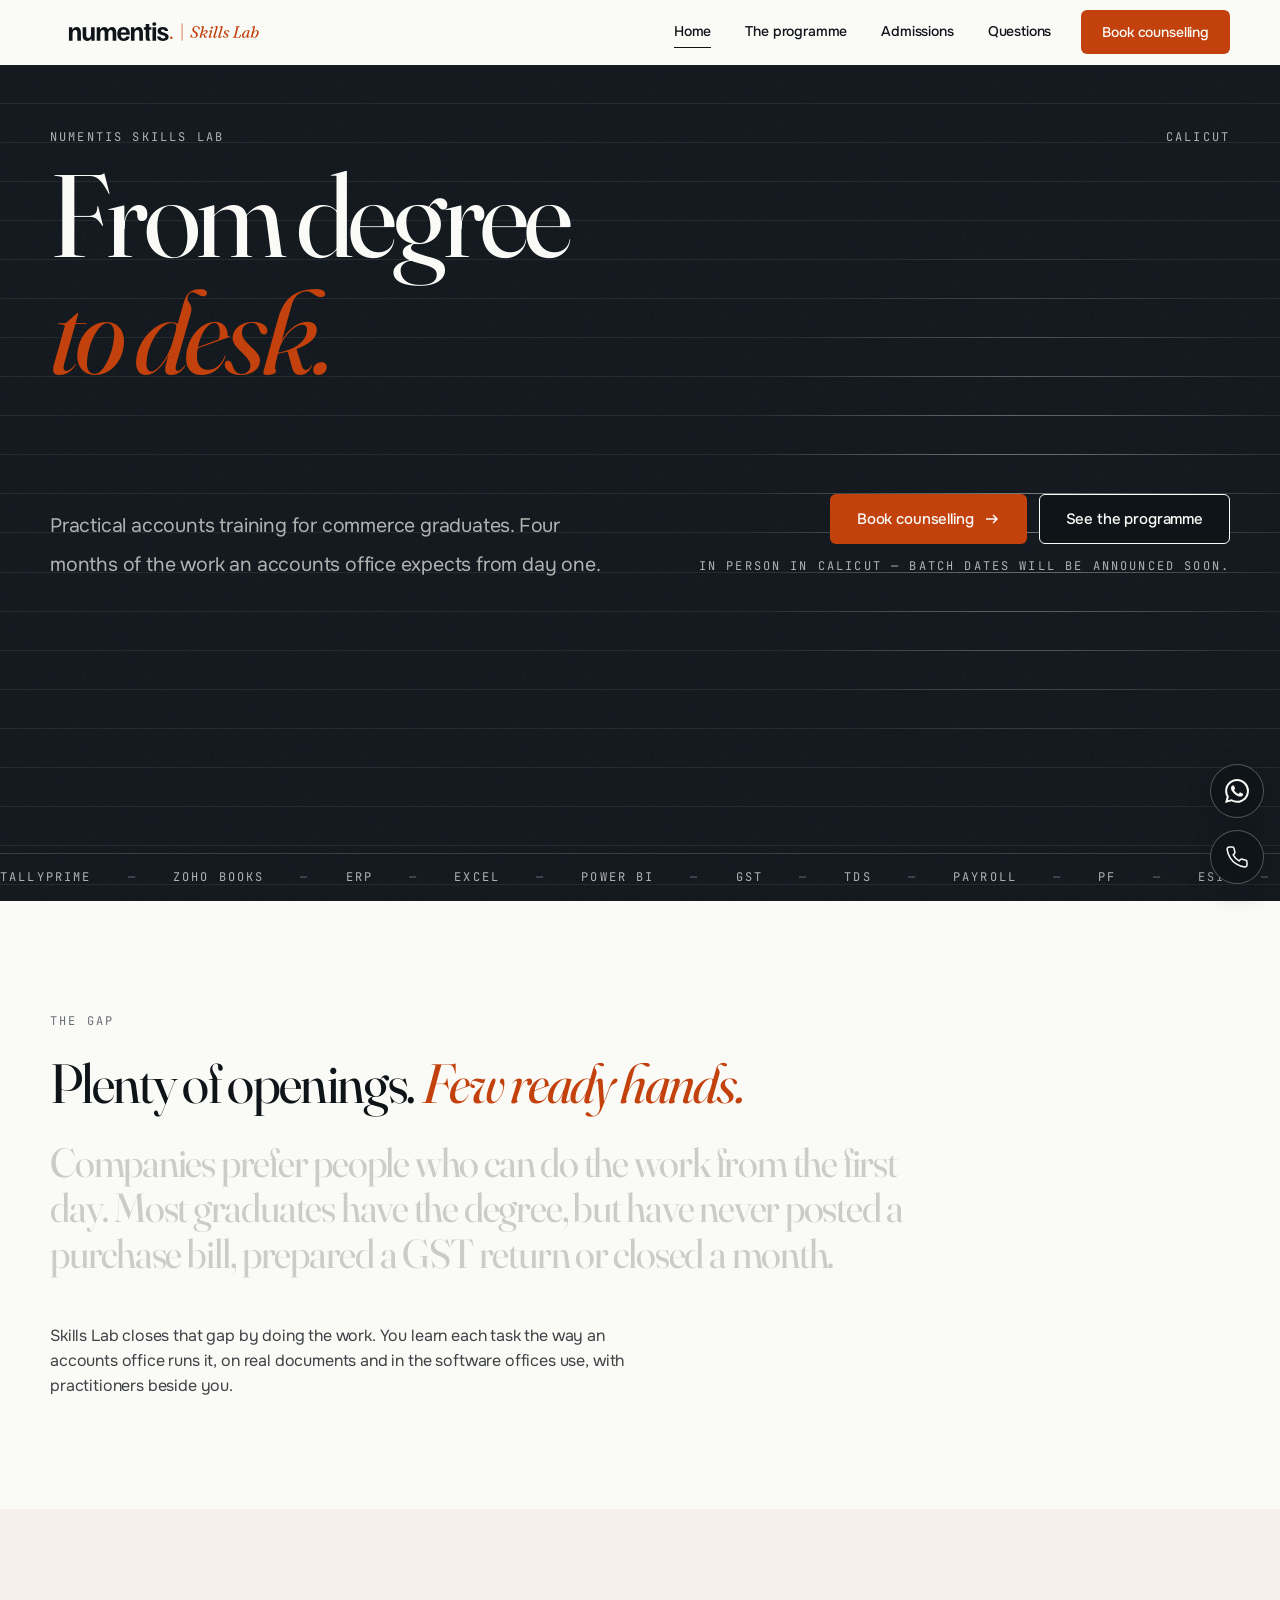
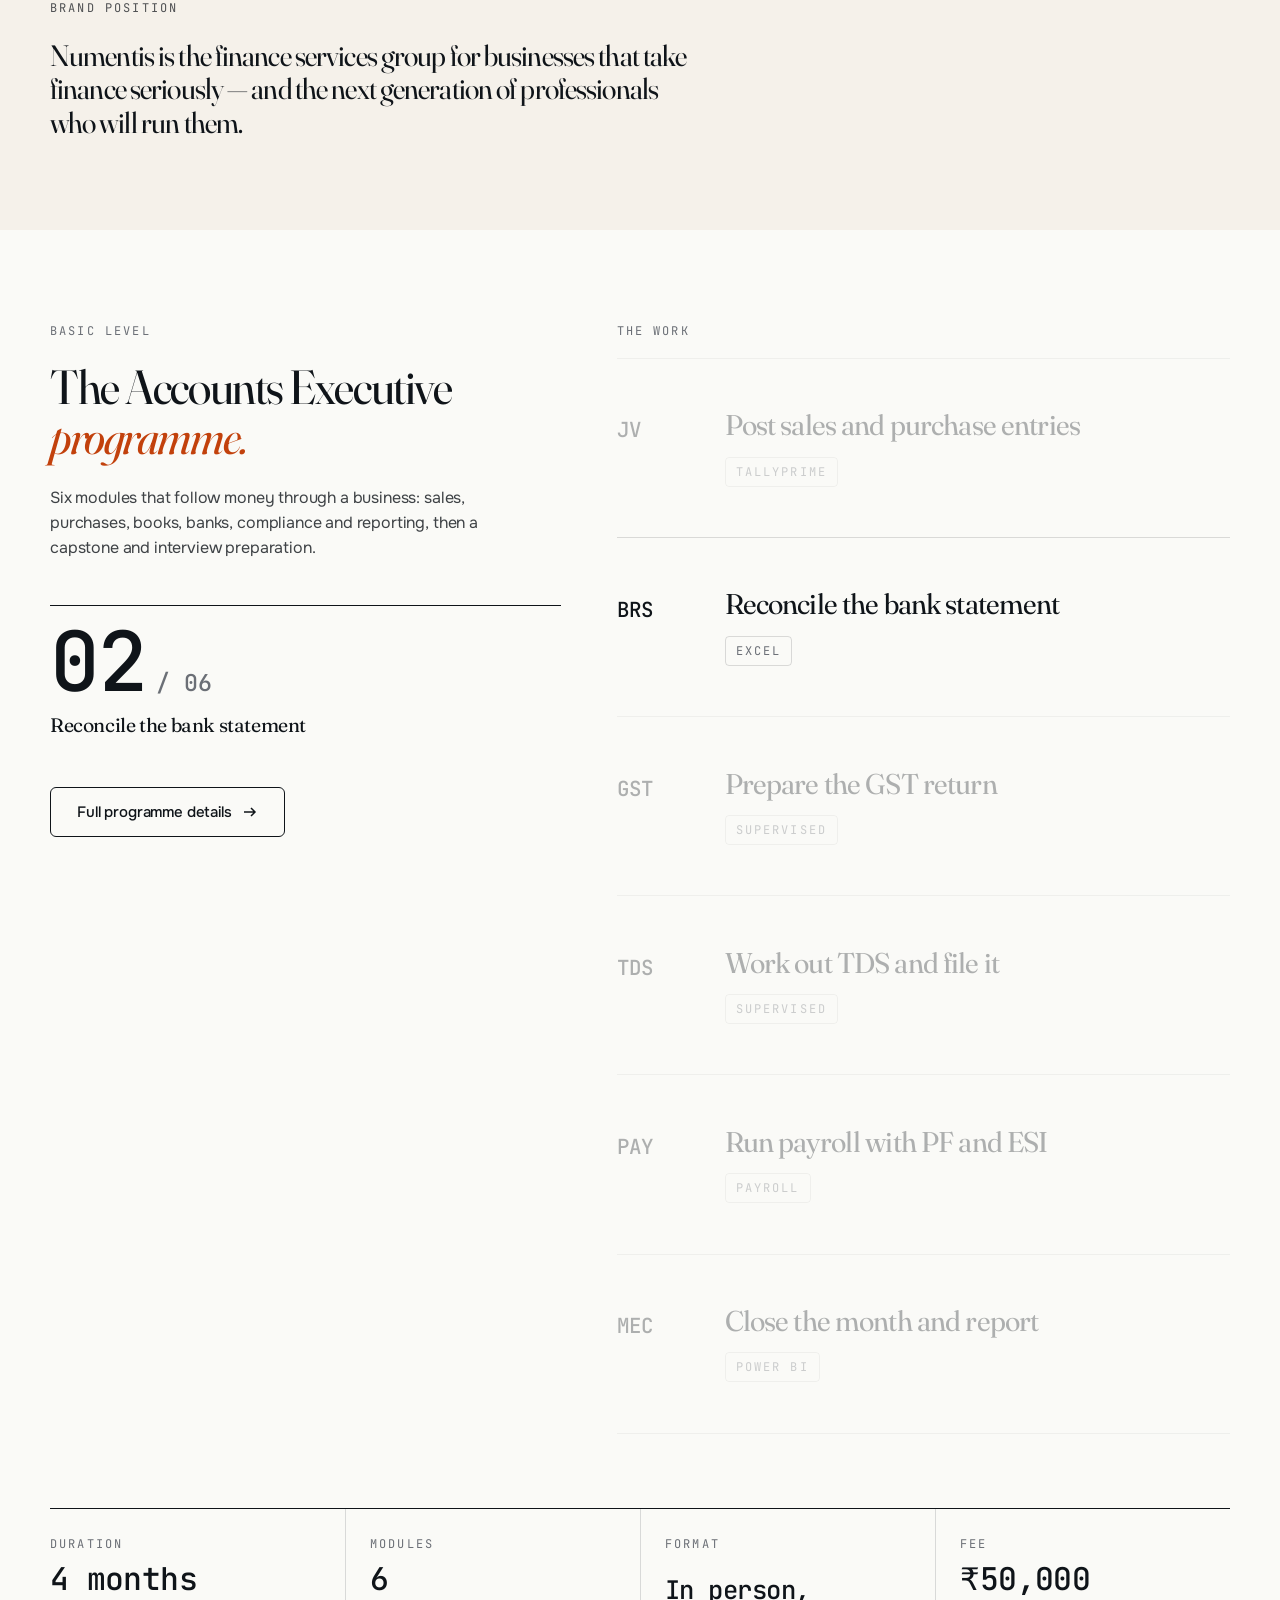
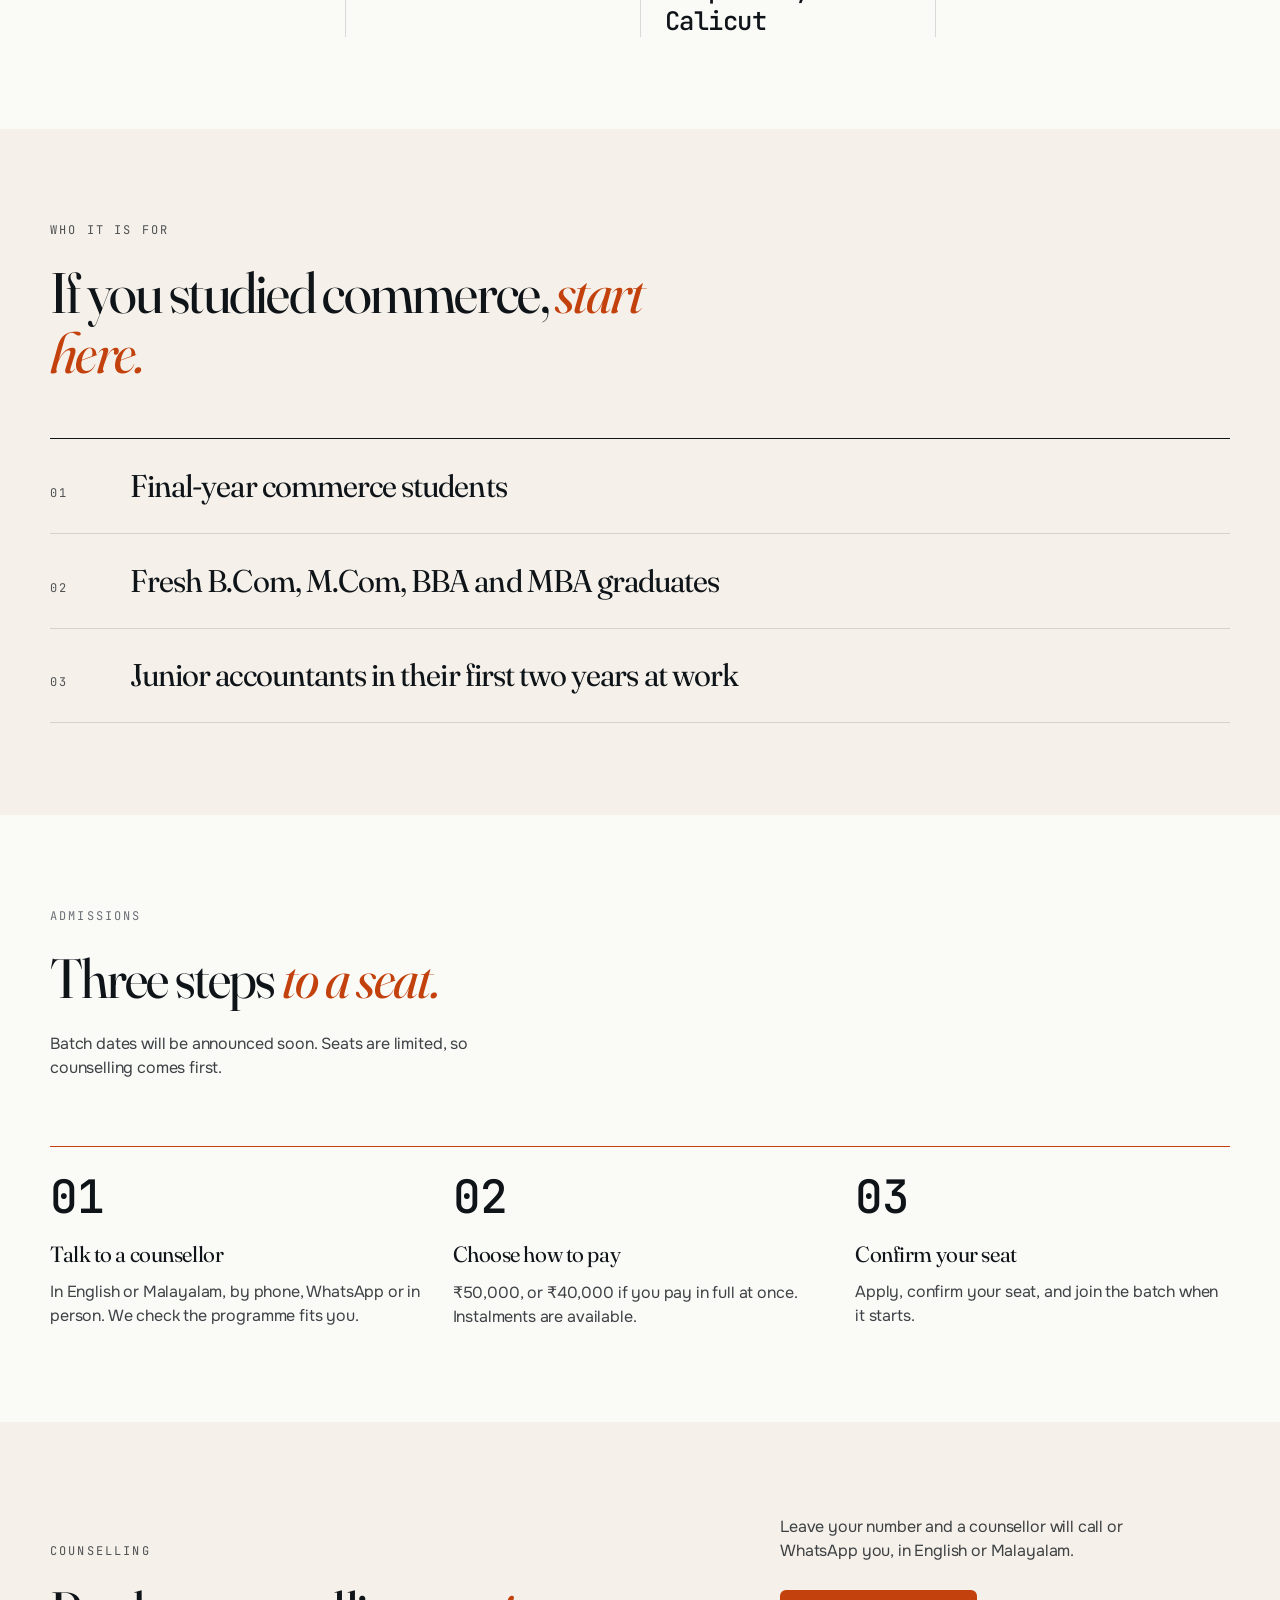
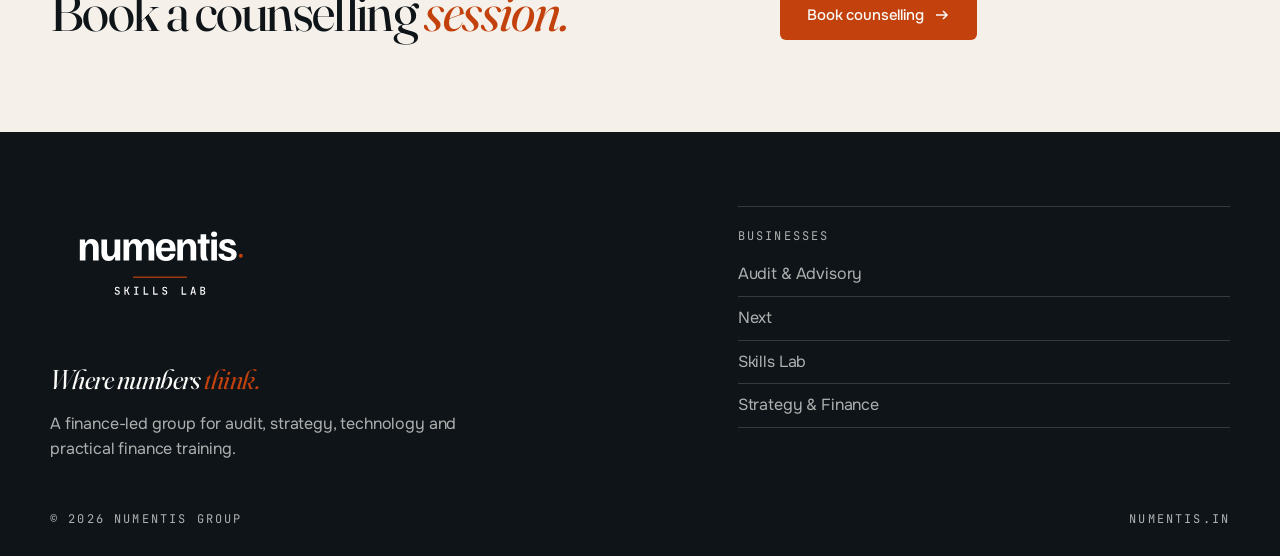
==== index.html @ 2a9cf98c "Floating WhatsApp and call circles on every page Ink circles (the manual bans terracotta circles onl" ====
<!doctype html>
<html lang="en" class="no-js">
<head>
<meta charset="utf-8">
<meta name="viewport" content="width=device-width,initial-scale=1">
<title>Numentis Skills Lab | From degree to desk.</title>
<meta name="description" content="Practical accounts training for commerce graduates. Four months of the work an accounts office expects from day one. In person in Calicut.">
<meta name="theme-color" content="#FAFAF7">
<meta property="og:title" content="Numentis Skills Lab | From degree to desk.">
<meta property="og:description" content="Practical accounts training for commerce graduates. Four months of the work an accounts office expects from day one. In person in Calicut.">
<meta property="og:type" content="website">
<link rel="icon" href="/assets/favicon.svg" type="image/svg+xml">
<link rel="apple-touch-icon" href="/assets/apple-touch-icon.png">
<link rel="preload" href="/assets/fonts/fraunces-normal.woff2" as="font" type="font/woff2" crossorigin>
<link rel="preload" href="/assets/fonts/onest.woff2" as="font" type="font/woff2" crossorigin>
<link rel="stylesheet" href="/assets/site.css">
</head>
<body>
<a class="skip" href="#main">Skip to content</a>
<div class="progress" aria-hidden="true"></div>
<header class="head">
  <div class="wrap">
    <a class="brand" href="/" aria-label="Numentis Skills Lab, home"><img src="/assets/logo-skills-lab-horizontal-ink.svg" width="226" height="52" alt="Numentis Skills Lab"></a>
    <nav class="nav" aria-label="Main">
      <a href="/" aria-current="page">Home</a>
      <a href="/programme">The programme</a>
      <a href="/#admissions">Admissions</a>
      <a href="/programme#questions">Questions</a>
      <a class="btn btn--primary" href="#" data-counsel>Book counselling</a>
    </nav>
    <button class="burger" id="menuOpen" aria-label="Open menu" aria-expanded="false" aria-controls="menu"><i></i></button>
  </div>
</header>
<div class="menu dark" id="menu" aria-hidden="true">
  <div class="menu__top"><img src="/assets/logo-skills-lab-horizontal-white.svg" width="192" height="44" alt="Numentis Skills Lab"><button class="menu__x" id="menuX" aria-label="Close menu">&times;</button></div>
  <nav aria-label="Mobile">
    <a href="/">Home</a>
    <a href="/programme">The programme</a>
    <a href="/#admissions">Admissions</a>
    <a href="/programme#questions">Questions</a>
  </nav>
  <a class="btn btn--primary" href="#" data-counsel>Book counselling</a>
</div>

<main id="main">
<section class="hero dark">
  <div class="hero__ruled"></div><div class="hero__lit"></div><div class="hero__grain"></div>
  <div class="wrap">
    <div class="hero__eyebrow" data-in="1"><p class="label">Numentis Skills Lab</p><p class="label">Calicut</p></div>
    <h1 aria-label="From degree to desk."><span class="ln" aria-hidden="true"><span>From degree</span></span><span class="ln" aria-hidden="true"><span><em>to desk.</em></span></span></h1>
    <div class="hero__row">
      <p class="hero__lead" data-in="2">Practical accounts training for commerce graduates. Four months of the work an accounts office expects from day one.</p>
      <div>
        <div class="hero__act"><a class="btn btn--primary" href="#" data-counsel>Book counselling <span class="arr" aria-hidden="true"><svg viewBox="0 0 16 16" fill="none" stroke="currentColor" stroke-width="1.5" aria-hidden="true"><path d="M2 8h11M9 4l4 4-4 4"/></svg></span></a><a class="btn btn--line" href="#programme">See the programme</a></div>
        <p class="label hero__note">In person in Calicut — Batch dates will be announced soon.</p>
      </div>
    </div>
  </div>
  <div class="ticker" aria-hidden="true"><div class="ticker__track"><span>TallyPrime</span><span>Zoho Books</span><span>ERP</span><span>Excel</span><span>Power BI</span><span>GST</span><span>TDS</span><span>Payroll</span><span>PF</span><span>ESI</span><span>TallyPrime</span><span>Zoho Books</span><span>ERP</span><span>Excel</span><span>Power BI</span><span>GST</span><span>TDS</span><span>Payroll</span><span>PF</span><span>ESI</span></div></div>
</section>

<section class="sec gap">
  <div class="wrap">
    <p class="label" data-r>The gap</p>
    <h2 data-r>Plenty of openings. <em>Few ready hands.</em></h2>
    <p class="gap__t">Companies prefer people who can do the work from the first day. Most graduates have the degree, but have never posted a purchase bill, prepared a GST return or closed a month.</p>
    <p class="gap__p" data-r>Skills Lab closes that gap by doing the work. You learn each task the way an accounts office runs it, on real documents and in the software offices use, with practitioners beside you.</p>
  </div>
</section>

<section class="sec sec--cream" style="padding-block:clamp(56px,7vw,100px)">
  <div class="wrap">
    <p class="label" data-r>Brand position</p>
    <p class="pos__t" data-r style="--d:1">Numentis is the finance services group for businesses that take finance seriously — and the next generation of professionals who will run them.</p>
  </div>
</section>

<section class="sec" id="programme">
  <div class="wrap">
    <div class="glance">
      <div class="glance__stick">
        <p class="label">Basic Level</p>
        <h2>The Accounts Executive <em>programme.</em></h2>
        <p class="glance__sub">Six modules that follow money through a business: sales, purchases, books, banks, compliance and reporting, then a capstone and interview preparation.</p>
        <div class="now" aria-hidden="true"><div class="now__n metric" id="nowN">01<small>/ 06</small></div><p class="now__t" id="nowT">Post sales and purchase entries</p></div>
        <a class="btn btn--line glance__go" href="/programme">Full programme details <span class="arr" aria-hidden="true"><svg viewBox="0 0 16 16" fill="none" stroke="currentColor" stroke-width="1.5" aria-hidden="true"><path d="M2 8h11M9 4l4 4-4 4"/></svg></span></a>
      </div>
      <div>
        <p class="label" style="margin-bottom:18px">The work</p>
        <ul class="tasks">
<li data-n="01" data-t="Post sales and purchase entries"><span class="code">JV</span><div><h3>Post sales and purchase entries</h3><span class="tool label">TallyPrime</span></div></li><li data-n="02" data-t="Reconcile the bank statement"><span class="code">BRS</span><div><h3>Reconcile the bank statement</h3><span class="tool label">Excel</span></div></li><li data-n="03" data-t="Prepare the GST return"><span class="code">GST</span><div><h3>Prepare the GST return</h3><span class="tool label">Supervised</span></div></li><li data-n="04" data-t="Work out TDS and file it"><span class="code">TDS</span><div><h3>Work out TDS and file it</h3><span class="tool label">Supervised</span></div></li><li data-n="05" data-t="Run payroll with PF and ESI"><span class="code">PAY</span><div><h3>Run payroll with PF and ESI</h3><span class="tool label">Payroll</span></div></li><li data-n="06" data-t="Close the month and report"><span class="code">MEC</span><div><h3>Close the month and report</h3><span class="tool label">Power BI</span></div></li>
        </ul>
      </div>
    </div>
<div class="stats">
      <div><p class="label">Duration</p><span class="metric" data-count="4" data-suf=" months">4 months</span></div>
      <div><p class="label">Modules</p><span class="metric" data-count="6">6</span></div>
      <div><p class="label">Format</p><span class="metric sm">In person, Calicut</span></div>
      <div><p class="label">Fee</p><span class="metric" data-count="50000" data-pre="₹"><span class="rs">₹</span>50,000</span></div>
    </div>
  </div>
</section>

<section class="sec sec--cream">
  <div class="wrap">
    <p class="label" data-r>Who it is for</p>
    <h2 class="who__h" data-r>If you studied commerce, <em>start here.</em></h2>
    <ul class="rows">
      <li data-r><span class="n">01</span><h3>Final-year commerce students</h3></li>
      <li data-r style="--d:1"><span class="n">02</span><h3>Fresh B.Com, M.Com, BBA and MBA graduates</h3></li>
      <li data-r style="--d:2"><span class="n">03</span><h3>Junior accountants in their first two years at work</h3></li>
    </ul>
  </div>
</section>

<section class="sec steps" id="admissions">
  <div class="wrap">
    <p class="label" data-r>Admissions</p>
    <h2 data-r>Three steps <em>to a seat.</em></h2>
    <p class="steps__intro" data-r>Batch dates will be announced soon. Seats are limited, so counselling comes first.</p>
    <div class="steps__grid">
      <div class="steps__line"><i></i></div>
      <div class="step"><span class="metric">01</span><h3>Talk to a counsellor</h3><p>In English or Malayalam, by phone, WhatsApp or in person. We check the programme fits you.</p></div>
      <div class="step"><span class="metric">02</span><h3>Choose how to pay</h3><p><span class="rs">₹</span>50,000, or <span class="rs">₹</span>40,000 if you pay in full at once. Instalments are available.</p></div>
      <div class="step"><span class="metric">03</span><h3>Confirm your seat</h3><p>Apply, confirm your seat, and join the batch when it starts.</p></div>
    </div>
  </div>
</section>

<section class="sec sec--cream cta">
  <div class="wrap cta__grid">
    <div data-r><p class="label">Counselling</p><h2>Book a counselling <em>session.</em></h2></div>
    <div data-r style="--d:1"><p class="lead">Leave your number and a counsellor will call or WhatsApp you, in English or Malayalam.</p><a class="btn btn--primary" href="#" data-counsel>Book counselling <span class="arr" aria-hidden="true"><svg viewBox="0 0 16 16" fill="none" stroke="currentColor" stroke-width="1.5" aria-hidden="true"><path d="M2 8h11M9 4l4 4-4 4"/></svg></span></a></div>
  </div>
</section>

</main>
<footer class="foot">
  <div class="wrap">
    <div class="foot__grid">
      <div class="foot__brand">
        <img src="/assets/logo-skills-lab-stacked-white.svg" width="220" height="116" alt="Numentis Skills Lab">
        <p class="tag">Where numbers <em>think.</em></p>
        <p class="about">A finance-led group for audit, strategy, technology and practical finance training.</p>
      </div>
      <div class="foot__biz">
        <p class="label" style="margin-bottom:8px">Businesses</p>
        <ul><li>Audit &amp; Advisory</li><li>Next</li><li>Skills Lab</li><li>Strategy &amp; Finance</li></ul>
      </div>
    </div>
    <div class="foot__base"><p class="label">&copy; 2026 Numentis Group</p><p class="label">numentis.in</p></div>
  </div>
</footer>

<dialog id="counsel" aria-labelledby="dlgT">
  <div class="dlg">
    <form novalidate data-endpoint="/api/lead">
      <div class="dlg__top"><div><p class="label">Counselling</p><h2 id="dlgT">Book a counselling <em>session.</em></h2></div><button type="button" class="x" data-close aria-label="Close">&times;</button></div>
      <p class="s">Leave your number and a counsellor will call or WhatsApp you, in English or Malayalam.</p>
      <div class="field"><label class="label" for="fullname">Your name</label><input id="fullname" name="fullname" autocomplete="name" required></div>
      <div class="field"><label class="label" for="mobile">Mobile number (WhatsApp)</label><input id="mobile" name="mobile" type="tel" inputmode="tel" autocomplete="tel" placeholder="+91" required></div>
      <div class="field"><label class="label" for="who">You are</label><select id="who" name="who" required><option value="">Choose one</option><option>Final-year student</option><option>Graduate, looking for work</option><option>Working in accounts</option><option>Parent or guardian</option><option>Other</option></select></div>
      <div class="field"><label class="label" for="lang">Talk to me in</label><select id="lang" name="lang"><option>English</option><option>Malayalam</option></select></div>
      <div class="field field--c"><input type="checkbox" id="consent" name="consent"><label for="consent">I agree that Numentis may contact me about this enquiry by phone, WhatsApp or email.</label></div>
      <p class="err" role="alert"></p>
      <button class="btn btn--primary" type="submit">Book counselling</button>
    </form>
    
    <div class="done" hidden>
      <div class="dlg__top"><div><p class="label">Counselling</p><h2>Thank you.</h2></div><button type="button" class="x" data-close aria-label="Close">&times;</button></div>
      <p class="s">Preview: this form is not yet connected to the lead system, so nothing was sent.</p>
    </div>
  </div>
</dialog>

<div class="dock" role="group" aria-label="Contact"><button type="button" class="dock__b" data-counsel aria-label="Ask a counsellor to WhatsApp you" title="Ask a counsellor to WhatsApp you"><svg viewBox="0 0 24 24" fill="currentColor" aria-hidden="true"><path d="M17.472 14.382c-.297-.149-1.758-.867-2.03-.967-.273-.099-.471-.148-.67.15-.197.297-.767.966-.94 1.164-.173.199-.347.223-.644.075-.297-.15-1.255-.463-2.39-1.475-.883-.788-1.48-1.761-1.653-2.059-.173-.297-.018-.458.13-.606.134-.133.298-.347.446-.52.149-.174.198-.298.298-.497.099-.198.05-.371-.025-.52-.075-.149-.669-1.612-.916-2.207-.242-.579-.487-.5-.669-.51-.173-.008-.371-.01-.57-.01-.198 0-.52.074-.792.372-.272.297-1.04 1.016-1.04 2.479 0 1.462 1.065 2.875 1.213 3.074.149.198 2.096 3.2 5.077 4.487.709.306 1.262.489 1.694.625.712.227 1.36.195 1.871.118.571-.085 1.758-.719 2.006-1.413.248-.694.248-1.289.173-1.413-.074-.124-.272-.198-.57-.347m-5.421 7.403h-.004a9.87 9.87 0 0 1-5.031-1.378l-.361-.214-3.741.982.998-3.648-.235-.374a9.86 9.86 0 0 1-1.51-5.26c.001-5.45 4.436-9.884 9.888-9.884 2.64 0 5.122 1.03 6.988 2.898a9.825 9.825 0 0 1 2.893 6.994c-.003 5.45-4.437 9.884-9.885 9.884m8.413-18.297A11.815 11.815 0 0 0 12.05 0C5.495 0 .16 5.335.157 11.892c0 2.096.547 4.142 1.588 5.945L.057 24l6.305-1.654a11.882 11.882 0 0 0 5.683 1.448h.005c6.554 0 11.89-5.335 11.893-11.893a11.821 11.821 0 0 0-3.48-8.413z"/></svg></button><button type="button" class="dock__b" data-counsel aria-label="Request a call back" title="Request a call back"><svg viewBox="0 0 24 24" fill="none" stroke="currentColor" stroke-width="1.5" stroke-linejoin="round" aria-hidden="true"><path d="M22 16.92v3a2 2 0 0 1-2.18 2 19.79 19.79 0 0 1-8.63-3.07 19.5 19.5 0 0 1-6-6 19.79 19.79 0 0 1-3.07-8.67A2 2 0 0 1 4.11 2h3a2 2 0 0 1 2 1.72c.13.96.36 1.9.7 2.81a2 2 0 0 1-.45 2.11L8.09 9.91a16 16 0 0 0 6 6l1.27-1.27a2 2 0 0 1 2.11-.45c.91.34 1.85.57 2.81.7A2 2 0 0 1 22 16.92z"/></svg></button></div>
<script src="/assets/site.js" defer></script>
</body>
</html>
---- assets/site.css ----
/* Numentis Skills Lab — brand rules from the Numentis Brand Manual (ch 05–08, 8.1)
   Palette: #C2410C terracotta · #0F1419 ink · #FAFAF7 paper · #F5F1EA cream · #6B6F76 mute grey.
   Type: Fraunces (display) · Onest (body) · JetBrains Mono (labels, numerics). */
/* Brand typefaces, self-hosted (SIL OFL): Fraunces, Onest, JetBrains Mono. Latin subsets; the rupee sign comes from Fraunces. */
@font-face{font-family:'Fraunces';font-style:normal;font-weight:100 900;font-display:swap;src:url(/assets/fonts/fraunces-normal.woff2) format('woff2')}
@font-face{font-family:'Fraunces';font-style:italic;font-weight:100 900;font-display:swap;src:url(/assets/fonts/fraunces-italic.woff2) format('woff2')}
@font-face{font-family:'Fraunces';font-style:normal;font-weight:100 900;font-display:swap;src:url(/assets/fonts/fraunces-rupee.woff2) format('woff2');unicode-range:U+20B9}
@font-face{font-family:'Onest';font-style:normal;font-weight:100 900;font-display:swap;src:url(/assets/fonts/onest.woff2) format('woff2')}
@font-face{font-family:'JetBrains Mono';font-style:normal;font-weight:400;font-display:swap;src:url(/assets/fonts/jetbrains-mono-400.woff2) format('woff2')}
@font-face{font-family:'JetBrains Mono';font-style:normal;font-weight:500;font-display:swap;src:url(/assets/fonts/jetbrains-mono-500.woff2) format('woff2')}
:root{
  --terra:#C2410C;--ink:#0F1419;--paper:#FAFAF7;--cream:#F5F1EA;--mute:#6B6F76;
  --hair:rgba(15,20,25,.14);--hair-d:rgba(250,250,247,.16);--on-dark:rgba(250,250,247,.68);
  --serif:'Fraunces',Georgia,serif;--sans:'Onest',system-ui,-apple-system,sans-serif;--mono:'JetBrains Mono',ui-monospace,monospace;
  --gut:clamp(20px,3.6vw,51.84px);--max:1180px;--hdr:64px;
  --ease:cubic-bezier(.2,.8,.2,1);
}
*,*::before,*::after{box-sizing:border-box}
html{scroll-behavior:smooth;-webkit-text-size-adjust:100%;scroll-padding-top:calc(var(--hdr) + 12px)}
body{margin:0;background:var(--paper);color:var(--ink);font-family:var(--sans);font-size:16px;font-weight:400;line-height:1.55;letter-spacing:-.01em;-webkit-font-smoothing:antialiased;overflow-x:hidden}
img,svg{display:block;max-width:100%}
a{color:inherit}
ul{list-style:none;margin:0;padding:0}
p{margin:0}
h1,h2,h3{margin:0;font-weight:400}
h1,h2{font-family:var(--serif);font-weight:400;line-height:1.05;letter-spacing:-.03em;font-variation-settings:"opsz" 144}
h1 em,h2 em{font-style:italic;color:var(--terra)}
h3{font-family:var(--serif);font-weight:400;line-height:1.15;letter-spacing:-.02em;font-variation-settings:"opsz" 72}
.label,.eyebrow{font-family:var(--mono);font-size:11px;font-weight:400;letter-spacing:.18em;text-transform:uppercase;line-height:1.5;color:var(--mute)}
.metric{font-family:var(--mono);font-weight:500;font-variant-numeric:tabular-nums;letter-spacing:-.02em}
.wrap{width:100%;max-width:calc(var(--max) + var(--gut)*2);margin-inline:auto;padding-inline:var(--gut)}
.skip{position:absolute;left:-999px;top:8px;background:var(--ink);color:var(--paper);padding:10px 16px;z-index:100;border-radius:4px}
.skip:focus{left:8px}
:focus-visible{outline:2px solid var(--terra);outline-offset:3px}

/* progress rule */
.progress{position:fixed;left:0;top:0;height:2px;width:100%;background:var(--terra);transform:scaleX(0);transform-origin:left;z-index:60}

/* buttons */
.btn{display:inline-flex;align-items:center;justify-content:center;gap:10px;min-height:50px;padding:0 26px;border:1px solid transparent;border-radius:6px;font:500 15px/1 var(--sans);letter-spacing:-.01em;text-decoration:none;cursor:pointer;transition:background .25s ease,color .25s ease,border-color .25s ease,transform .25s var(--ease)}
.btn--primary{background:var(--terra);color:var(--paper)}
.btn--primary:hover{background:var(--ink);color:var(--paper);transform:translateY(-2px)}
.dark .btn--primary:hover{background:var(--paper);color:var(--ink)}
.btn--line{border-color:currentColor;background:transparent;color:inherit}
.btn--line:hover{background:var(--ink);color:var(--paper);border-color:var(--ink);transform:translateY(-2px)}
.dark .btn--line{background:var(--ink)}
.dark .btn--line:hover{background:var(--paper);color:var(--ink);border-color:var(--paper)}
.btn .arr{display:inline-block;transition:transform .25s var(--ease)}
.btn:hover .arr{transform:translateX(4px)}

/* header */
.head{position:sticky;top:0;z-index:50;background:rgba(250,250,247,.92);backdrop-filter:saturate(1.2) blur(10px);-webkit-backdrop-filter:saturate(1.2) blur(10px);border-bottom:1px solid transparent;transition:border-color .3s ease}
.head.scrolled{border-bottom-color:var(--hair)}
.head .wrap{display:flex;align-items:center;justify-content:space-between;height:var(--hdr);gap:24px}
.brand{display:block;padding:10px 0}
.brand img{height:52px;width:auto}
.nav{display:flex;align-items:center;gap:6px}
.nav a{position:relative;padding:10px 14px;text-decoration:none;font-weight:500;font-size:14px}
.nav a::after{content:"";position:absolute;left:14px;right:14px;bottom:5px;height:1px;background:var(--ink);transform:scaleX(0);transform-origin:left;transition:transform .35s var(--ease)}
.nav a:hover::after,.nav a[aria-current="page"]::after{transform:scaleX(1)}
.head .btn{min-height:44px;padding:0 20px;margin-left:10px}
.burger{display:none;width:46px;height:46px;border:1px solid var(--ink);border-radius:6px;background:transparent;cursor:pointer;position:relative}
.burger i,.burger i::before{position:absolute;left:12px;right:12px;height:1.5px;background:var(--ink);content:"";transition:transform .3s var(--ease)}
.burger i{top:21px}.burger i::before{left:0;right:0;top:-6px;box-shadow:0 12px 0 var(--ink)}
.menu{position:fixed;inset:0;z-index:70;background:var(--ink);color:var(--paper);padding:0 var(--gut) 32px;display:flex;flex-direction:column;visibility:hidden;clip-path:inset(0 0 100% 0);transition:clip-path .5s var(--ease),visibility 0s .5s}
.menu.open{visibility:visible;clip-path:inset(0);transition:clip-path .5s var(--ease)}
.menu__top{display:flex;justify-content:space-between;align-items:center;height:var(--hdr)}
.menu__top img{height:44px;width:auto}
.menu__x{width:46px;height:46px;border:1px solid var(--hair-d);border-radius:6px;background:transparent;color:var(--paper);cursor:pointer;font:400 22px/1 var(--sans)}
.menu nav{display:flex;flex-direction:column;margin-top:8vh;flex:1}
.menu nav a{font-family:var(--serif);font-size:clamp(2.2rem,7.2vw,2.45rem);line-height:1.15;letter-spacing:-.03em;font-variation-settings:"opsz" 144;text-decoration:none;padding:8px 0;border-bottom:1px solid var(--hair-d)}
.menu .btn{width:100%;margin-top:24px}

/* sections */
.sec{padding-block:clamp(72px,7.2vw,108px);position:relative}
.sec--cream{background:var(--cream)}
.dark{background:var(--ink);color:var(--paper)}
.dark .label,.dark .eyebrow{color:var(--on-dark)}
.rule{height:1px;background:var(--hair);border:0;margin:0}

/* HERO ------------------------------------------------ */
.hero{position:relative;overflow:hidden;min-height:calc(100svh - var(--hdr));display:flex;flex-direction:column;justify-content:space-between;padding-top:clamp(40px,5.04vw,69.12px)}
.hero__ruled,.hero__lit,.hero__grain{position:absolute;inset:0;pointer-events:none}
.hero__ruled{background-image:repeating-linear-gradient(to bottom,transparent 0 51px,rgba(107,111,118,.14) 51px 52px)}
.hero__lit{background-image:repeating-linear-gradient(to bottom,transparent 0 51px,rgba(250,250,247,.38) 51px 52px);-webkit-mask-image:radial-gradient(circle 280px at var(--mx,70%) var(--my,35%),#000 0,transparent 100%);mask-image:radial-gradient(circle 280px at var(--mx,70%) var(--my,35%),#000 0,transparent 100%)}
.hero__grain{opacity:.5;mix-blend-mode:soft-light;background-image:url("data:image/svg+xml;utf8,<svg xmlns='http://www.w3.org/2000/svg' width='220' height='220'><filter id='n'><feTurbulence type='fractalNoise' baseFrequency='.9' numOctaves='2' stitchTiles='stitch'/><feColorMatrix values='0 0 0 0 1  0 0 0 0 1  0 0 0 0 1  0 0 0 .55 0'/></filter><rect width='100%' height='100%' filter='url(%23n)'/></svg>")}
.hero .wrap{position:relative}
.hero__eyebrow{display:flex;justify-content:space-between;gap:16px;flex-wrap:wrap}
.hero h1{font-size:clamp(3.4rem,9.5vw,9rem);margin-top:clamp(24px,3.6vw,46.08px);letter-spacing:-.04em}
.hero h1 .ln{display:block;overflow:hidden;padding-bottom:.08em;margin-bottom:-.08em}
.hero h1 .ln>span{display:inline-block}
.hero__row{display:grid;grid-template-columns:minmax(0,1fr) minmax(0,1fr);gap:clamp(24px,3.6vw,57.6px);align-items:end;margin-top:clamp(32px,3.6vw,51.84px)}
.hero__lead{font-size:clamp(14.4px,1.08vw,14.4px);line-height:1.5;color:var(--on-dark);max-width:30em}
.hero__act{display:flex;flex-wrap:wrap;gap:12px;justify-content:flex-end}
.hero__note{margin-top:20px;text-align:right}
.ticker{position:relative;border-top:1px solid var(--hair-d);margin-top:clamp(40px,4.32vw,63.36px);overflow:hidden;padding:18px 0}
.ticker__track{display:flex;width:max-content;animation:tick 38s linear infinite}
.ticker__track span{font-family:var(--mono);font-size:12px;letter-spacing:.18em;text-transform:uppercase;color:var(--on-dark);padding-right:36px;white-space:nowrap}
.ticker__track span::after{content:"—";margin-left:36px;color:var(--mute)}
@keyframes tick{to{transform:translateX(-50%)}}

/* intro words */
.js .hero h1 .ln>span{transform:translateY(105%);transition:transform 1s var(--ease)}
.js .hero.go h1 .ln>span{transform:none}
.js .hero.go h1 .ln:nth-child(2)>span{transition-delay:.12s}
.js .hero [data-in]{opacity:0;transform:translateY(16px);transition:opacity .8s ease,transform .9s var(--ease)}
.js .hero.go [data-in]{opacity:1;transform:none}
.js .hero.go [data-in="1"]{transition-delay:.5s}.js .hero.go [data-in="2"]{transition-delay:.65s}.js .hero.go [data-in="3"]{transition-delay:.8s}

/* GAP — words light up on scroll */
.gap{padding-block:clamp(88px,8.64vw,129.6px)}
.gap__t{font-family:var(--serif);font-weight:400;font-size:clamp(1.9rem,3.17vw,2.81rem);line-height:1.12;letter-spacing:-.03em;font-variation-settings:"opsz" 144;max-width:22em;margin-top:28px}
.gap__t .w{color:rgba(15,20,25,.2);transition:color .35s ease}
.gap__t .w.lit{color:var(--ink)}
.no-js .gap__t .w{color:var(--ink)}
.gap__p{margin-top:48px;max-width:36em;color:rgba(15,20,25,.8);font-size:16px}
.gap h2{font-size:clamp(2.4rem,4.32vw,4.03rem);margin-top:24px}

/* position */
.pos__t{font-family:var(--serif);font-weight:400;font-size:clamp(1.6rem,2.3vw,1.94rem);line-height:1.15;letter-spacing:-.03em;font-variation-settings:"opsz" 144;max-width:22em;margin-top:22px}

/* PROGRAMME AT A GLANCE (scroll spy) */
.glance{display:grid;grid-template-columns:minmax(0,5fr) minmax(0,6fr);gap:clamp(32px,4.32vw,79.2px)}
.glance__stick{position:sticky;top:calc(var(--hdr) + 40px);align-self:start}
.glance h2{font-size:clamp(2.4rem,3.74vw,3.46rem);margin-top:22px}
.glance__sub{margin-top:24px;max-width:28em;color:rgba(15,20,25,.8);font-size:16px}
.now{margin-top:44px;border-top:1px solid var(--ink);padding-top:18px}
.now__n{font-size:clamp(4.5rem,6.48vw,6.12rem);line-height:.9;color:var(--ink)}
.now__n small{font-size:.28em;color:var(--mute);margin-left:.4em;letter-spacing:0}
.now__t{margin-top:12px;font-family:var(--serif);font-size:clamp(1.22rem,1.44vw,1.22rem);letter-spacing:-.02em;min-height:2.4em;transition:opacity .25s ease}
.glance__go{margin-top:30px}
.tasks li{padding:clamp(30px,3.96vw,50.4px) 0;border-top:1px solid var(--hair);display:grid;grid-template-columns:5.5em 1fr;gap:20px;opacity:.32;transition:opacity .4s ease}
.tasks li:last-child{border-bottom:1px solid var(--hair)}
.tasks li.on{opacity:1}
.tasks .code{font-family:var(--mono);font-weight:500;font-size:clamp(1.3rem,1.58vw,1.37rem);letter-spacing:.02em;padding-top:.25em}
.tasks h3{font-size:clamp(1.6rem,2.23vw,1.94rem);letter-spacing:-.03em;line-height:1.1}
.tasks .tool{display:inline-block;margin-top:16px;border:1px solid var(--hair);border-radius:4px;padding:5px 10px}
.no-js .tasks li{opacity:1}
.stats{display:grid;grid-template-columns:repeat(4,minmax(0,1fr));margin-top:clamp(56px,5.76vw,79.2px);border-top:1px solid var(--ink)}
.stats>div{padding:26px 24px 0 0}
.stats>div+div{padding-left:24px;border-left:1px solid var(--hair)}
.stats .metric{font-size:clamp(1.6rem,2.45vw,2.23rem);line-height:1.05;display:block;margin-top:10px;white-space:nowrap}

/* WHO — big rows */
.who__h{font-size:clamp(2.4rem,4.46vw,4.18rem);margin-top:24px;max-width:12em}
.rows{margin-top:clamp(40px,4.32vw,57.6px);border-top:1px solid var(--ink)}
.rows li{display:grid;grid-template-columns:4em 1fr;gap:16px;align-items:baseline;padding:clamp(22px,2.3vw,28.8px) 0;border-bottom:1px solid var(--hair);transition:padding-left .45s var(--ease),background .3s ease}
.rows li:hover{padding-left:clamp(10px,1.44vw,20.16px);background:var(--paper)}
.rows .n{font-family:var(--mono);font-size:12px;letter-spacing:.18em;color:var(--mute)}
.rows h3{font-size:clamp(1.5rem,2.45vw,2.16rem);letter-spacing:-.03em}

/* STEPS */
.steps h2{font-size:clamp(2.4rem,4.32vw,3.89rem);margin-top:24px}
.steps__intro{margin-top:24px;max-width:30em;color:rgba(15,20,25,.8);font-size:16px}
.steps__grid{display:grid;grid-template-columns:repeat(3,minmax(0,1fr));gap:clamp(20px,2.16vw,34.56px);margin-top:clamp(48px,5.04vw,69.12px);position:relative}
.steps__line{position:absolute;left:0;right:0;top:0;height:1px;background:var(--hair)}
.steps__line i{position:absolute;inset:0;background:var(--terra);transform:scaleX(0);transform-origin:left;transition:transform 1.6s var(--ease)}
.steps__grid.in .steps__line i{transform:scaleX(1)}
.step{padding-top:28px}
.step .metric{font-size:clamp(2.6rem,3.6vw,3.17rem);line-height:1;color:var(--ink)}
.step h3{font-size:clamp(1.37rem,1.58vw,1.37rem);margin-top:22px}
.step p{margin-top:12px;color:rgba(15,20,25,.8);max-width:24em}

/* CTA */
.cta{text-align:left}
.cta__grid{display:grid;grid-template-columns:minmax(0,1.2fr) minmax(0,.8fr);gap:clamp(28px,4.32vw,72px);align-items:end}
.cta h2{font-size:clamp(2.4rem,4.32vw,3.89rem);margin-top:22px}
.cta p.lead{font-size:16px;color:rgba(15,20,25,.8);max-width:26em}
.cta .btn{margin-top:26px}
.talk{display:flex;flex-wrap:wrap;gap:12px}
.dock{position:fixed;right:max(16px,env(safe-area-inset-right));bottom:max(16px,env(safe-area-inset-bottom));z-index:40;display:flex;flex-direction:column;gap:12px;transition:transform .4s var(--ease)}
.voice-on .dock{transform:translateY(-88px)}
.dock__b{width:54px;height:54px;padding:0;border-radius:50%;display:grid;place-items:center;background:var(--ink);color:var(--paper);border:1px solid rgba(250,250,247,.28);box-shadow:0 8px 24px rgba(15,20,25,.28);cursor:pointer;transition:transform .25s var(--ease),background .25s ease,color .25s ease,border-color .25s ease}
.dock__b:hover,.dock__b:focus-visible{transform:translateY(-2px);background:var(--paper);color:var(--ink);border-color:var(--ink)}
.dock__b svg{width:24px;height:24px}
@media (max-width:700px){.dock{gap:10px}.dock__b{width:50px;height:50px}}
.cta .talk .btn,.dlg .talk .btn{margin-top:12px}

/* FOOTER */
.foot{background:var(--ink);color:var(--paper);padding:clamp(56px,5.76vw,79.2px) 0 28px}
.foot__grid{display:grid;grid-template-columns:minmax(0,1.3fr) minmax(0,1fr);gap:48px;align-items:start}
.foot__brand img{width:220px;height:auto}
.foot .tag{font-family:var(--serif);font-style:italic;font-size:1.7rem;letter-spacing:-.02em;font-variation-settings:"opsz" 144;margin-top:36px}
.foot .about{margin-top:12px;color:var(--on-dark);max-width:26em}
.foot__biz{border-top:1px solid var(--hair-d);padding-top:20px}
.foot__biz li{padding:9px 0;border-bottom:1px solid var(--hair-d);color:var(--on-dark)}
.foot__biz li.me{color:var(--paper)}
.foot__base{margin-top:48px;display:flex;justify-content:space-between;gap:16px;flex-wrap:wrap}

/* PROGRAMME PAGE ------------------------------------- */
.phero{padding-top:clamp(56px,5.76vw,86.4px);padding-bottom:clamp(48px,5.04vw,69.12px)}
.phero h1{font-size:clamp(3rem,7.56vw,7.2rem);margin-top:26px;letter-spacing:-.04em}
.phero h1 .ln{display:block;overflow:hidden;padding-bottom:.08em;margin-bottom:-.08em}
.phero h1 .ln>span{display:inline-block}
.js .phero h1 .ln>span{transform:translateY(105%);transition:transform 1s var(--ease)}
.js .phero.go h1 .ln>span{transform:none}
.js .phero.go h1 .ln:nth-child(2)>span{transition-delay:.12s}
.phero__lead{margin-top:clamp(28px,2.88vw,40.32px);max-width:32em;font-size:clamp(14.4px,1.08vw,14.4px);color:rgba(15,20,25,.8)}
.phero .btn{margin-top:30px}
.mods h2{font-size:clamp(2.2rem,3.6vw,3.17rem);margin-top:22px;max-width:14em}
.stack{margin-top:clamp(40px,4.32vw,57.6px);padding-bottom:clamp(20px,6vh,80px)}
.card{position:sticky;top:calc(var(--hdr) + 18px + var(--k)*16px);background:var(--paper);border:1px solid var(--ink);border-radius:6px;padding:clamp(24px,2.59vw,37.44px);margin-bottom:clamp(20px,5vh,56px);display:grid;grid-template-columns:minmax(0,1fr) minmax(0,1.7fr);gap:clamp(20px,2.88vw,46.08px);min-height:clamp(220px,34vh,320px)}
.card:nth-child(even){background:var(--cream)}
.card .metric{font-size:clamp(4rem,6.48vw,5.76rem);line-height:.9;color:var(--ink);display:block;margin-top:14px}
.card h3{font-size:clamp(1.6rem,2.16vw,1.87rem);letter-spacing:-.03em}
.card p:not(.label){margin-top:18px;color:rgba(15,20,25,.8);font-size:16px;max-width:34em}
.teach li{display:grid;grid-template-columns:minmax(0,1fr) minmax(0,1.3fr);gap:clamp(16px,2.88vw,46.08px);padding:26px 0;border-bottom:1px solid var(--hair)}
.teach li:first-child{border-top:1px solid var(--ink)}
.teach h3{font-size:clamp(1.3rem,1.58vw,1.3rem)}
.teach p{color:rgba(15,20,25,.8)}
.two{display:grid;grid-template-columns:minmax(0,1fr) minmax(0,1.2fr);gap:clamp(28px,4.32vw,72px);align-items:start}
.two h2{font-size:clamp(2.2rem,3.6vw,3.17rem);margin-top:22px}
.ticks li{padding:18px 0;border-bottom:1px solid var(--hair);font-size:16px}
.ticks li:first-child{border-top:1px solid var(--ink)}
.ticks li::before{content:"—";color:var(--mute);margin-right:14px}
.note{margin-top:28px;padding:20px 22px;border:1px solid var(--ink);border-radius:6px;background:var(--paper)}
.note p{margin-top:8px;color:rgba(15,20,25,.8)}
.fees{display:grid;grid-template-columns:repeat(2,minmax(0,1fr));margin-top:clamp(40px,4.32vw,57.6px);border-top:1px solid var(--ink)}
.fees>div{padding:26px 24px 0 0}
.fees>div+div{padding-left:24px;border-left:1px solid var(--hair)}
.fees .metric{display:block;font-size:clamp(2.6rem,5.04vw,4.32rem);line-height:1;margin-top:12px}
.fees__note{margin-top:28px;max-width:34em;color:rgba(15,20,25,.8);font-size:16px}
.faq{margin-top:clamp(36px,3.6vw,46.08px);border-top:1px solid var(--ink)}
.faq details{border-bottom:1px solid var(--hair)}
.faq summary{list-style:none;cursor:pointer;display:flex;justify-content:space-between;align-items:center;gap:24px;padding:24px 0;font-family:var(--serif);font-size:clamp(1.25rem,1.58vw,1.3rem);letter-spacing:-.02em;line-height:1.2;font-variation-settings:"opsz" 72}
.faq summary::-webkit-details-marker{display:none}
.faq summary i{position:relative;width:18px;height:18px;flex:none}
.faq summary i::before,.faq summary i::after{content:"";position:absolute;left:0;right:0;top:50%;height:1.5px;background:var(--ink);transition:transform .3s var(--ease)}
.faq summary i::after{transform:rotate(90deg)}
.faq details[open] summary i::after{transform:rotate(0)}
.faq details p{padding:0 0 26px;max-width:40em;color:rgba(15,20,25,.8);font-size:16px}

/* DIALOG */
dialog{border:0;padding:0;border-radius:8px;background:var(--paper);color:var(--ink);width:min(560px,calc(100vw - 32px));max-height:calc(100svh - 32px);overflow:auto}
dialog::backdrop{background:rgba(15,20,25,.72)}
.dlg{padding:clamp(24px,2.88vw,28.8px)}
.dlg__top{display:flex;justify-content:space-between;align-items:flex-start;gap:16px}
.dlg h2{font-size:clamp(1.87rem,2.88vw,1.87rem);margin-top:10px}
.dlg p.s{margin-top:12px;color:rgba(15,20,25,.8)}
.dlg .x{width:40px;height:40px;border:1px solid var(--hair);border-radius:6px;background:transparent;cursor:pointer;font-size:20px;line-height:1;color:var(--ink)}
.field{margin-top:18px}
.field label{display:block;margin-bottom:8px}
.field input,.field select{width:100%;min-height:50px;border:1px solid var(--ink);border-radius:6px;background:var(--paper);padding:0 14px;font:400 16px var(--sans);color:var(--ink)}
.field--c{display:flex;gap:12px;align-items:flex-start}
.field--c input{width:20px;height:20px;min-height:0;margin-top:2px;accent-color:var(--terra)}
.field--c label{margin:0;font-size:14px;line-height:1.45;color:rgba(15,20,25,.8)}
.dlg .btn{width:100%;margin-top:24px}
.err{margin-top:14px;color:var(--terra);font-size:14px;min-height:1.2em}
.done h2{margin-top:6px}

/* reveal */
.js [data-r]{opacity:0;transform:translateY(22px);transition:opacity .8s ease,transform .9s var(--ease);transition-delay:calc(var(--d,0)*.08s)}
.js [data-r].in{opacity:1;transform:none}

/* responsive */
@media (max-width:980px){
  .nav,.head .btn{display:none}
  .burger{display:block}
  .hero__row{grid-template-columns:1fr}
  .hero__act,.hero__note{justify-content:flex-start;text-align:left}
  .glance{grid-template-columns:1fr}
  .glance__stick{position:static}
  .now{display:none}
  .tasks li{opacity:1}
  .stats{grid-template-columns:repeat(2,minmax(0,1fr))}
  .stats>div:nth-child(3){border-left:0;padding-left:0}
  .stats>div:nth-child(n+3){margin-top:26px;border-top:1px solid var(--hair);padding-top:26px}
  .steps__grid{grid-template-columns:1fr}
  .cta__grid,.two,.foot__grid{grid-template-columns:1fr}
  .card{grid-template-columns:1fr;min-height:0;top:calc(var(--hdr) + 10px + var(--k)*10px)}
  .card .metric{font-size:3.4rem}
  .teach li{grid-template-columns:1fr;gap:8px}
}
@media (max-width:700px){
  .hero{min-height:0}
  .hero h1{font-size:clamp(3.4rem,17.5vw,7rem)}
  .hero__ruled{background-image:repeating-linear-gradient(to bottom,transparent 0 51px,rgba(107,111,118,.09) 51px 52px)}
  .hero__lit{opacity:.5}
  .phero h1{font-size:clamp(2.8rem,14vw,6rem)}
}
@media (max-width:560px){
  :root{--hdr:68px}
  .brand img{height:44px}
  .hero__act .btn{flex:1 1 100%}
  .fees{grid-template-columns:1fr}
  .fees>div+div{padding-left:0;border-left:0;margin-top:26px;border-top:1px solid var(--hair);padding-top:26px}
  .rows li{grid-template-columns:2.6em 1fr}
  .tasks li{grid-template-columns:3.6em 1fr}
}
@media (prefers-reduced-motion:reduce){
  *,*::before,*::after{animation:none!important;transition:none!important}
  html{scroll-behavior:auto}
  .js [data-r],.js .hero [data-in]{opacity:1;transform:none}
  .js .hero h1 .ln>span,.js .phero h1 .ln>span{transform:none}
  .gap__t .w{color:var(--ink)}
  .tasks li{opacity:1}
  .steps__line i{transform:scaleX(1)}
}

.stats .metric.sm,.fees .metric.sm{font-size:clamp(1.15rem,2vw,1.7rem);white-space:normal;line-height:1.2;padding-top:.5em}

.sec--cream .label,.card:nth-child(even) .label{color:rgba(15,20,25,.72)}
.foot .label{color:var(--on-dark)}
.note p.label{color:var(--mute);margin-top:0}
.rows .n{color:rgba(15,20,25,.72)}

.rs{font-family:var(--serif);font-weight:400;letter-spacing:0}
.arr svg{width:16px;height:16px;display:block}
.foot .tag em{color:var(--terra);font-style:italic}
/* v3 scale: compact layout, larger reading text, ticker anchored to bottom of first screen */
.hero{height:calc(100svh - var(--hdr));min-height:540px;padding-top:clamp(28px,4vw,56px)}
.hero h1{font-size:clamp(3.4rem,9vw,8.4rem);margin-top:clamp(16px,3vw,40px)}
.hero__row{margin-top:clamp(20px,3vw,44px)}
.hero__lead{font-size:clamp(17px,1.35vw,19px)}
.ticker{margin-top:auto;padding:14px 0}
.ticker__track span{font-size:12px}
.label{font-size:12px}
.card p:not(.label),.about,.foot__biz li{font-size:16px}
@media (max-width:700px){.hero{height:auto;min-height:calc(100svh - var(--hdr))}.hero h1{font-size:clamp(3.2rem,16vw,6.4rem)}.ticker{margin-top:32px}}
/* v4 hero: notebook grid. Every text row sits on a ruled line (pitch --rl). */
.hero{--rl:clamp(30px,min(3.05vw,5.2svh),48px);--hf:3;--bo1:.408;--bo2:-.665;--bo3:.338;--bo4:.405;height:calc(100svh - var(--hdr));min-height:470px;padding-top:var(--rl)}
.hero__ruled{background-image:repeating-linear-gradient(to bottom,transparent 0 calc(var(--rl) - 1px),rgba(107,111,118,.16) calc(var(--rl) - 1px) var(--rl))}
.hero__lit{background-image:repeating-linear-gradient(to bottom,transparent 0 calc(var(--rl) - 1px),rgba(250,250,247,.38) calc(var(--rl) - 1px) var(--rl))}
.hero__eyebrow{height:var(--rl);align-items:flex-start}
.hero__eyebrow .label{line-height:var(--rl);height:var(--rl);position:relative;top:calc(var(--bo1)*var(--rl) - 2px)}
.hero h1{font-size:calc(var(--rl)*var(--hf));line-height:1.05;margin-top:var(--rl);letter-spacing:-.04em}
.hero h1 .ln{height:calc(var(--rl)*4);padding:var(--rl) 0 0;margin:calc(var(--rl)*-1) 0 0;overflow:hidden;box-sizing:border-box}
.hero h1 .ln>span{display:block;line-height:1.05;position:relative;top:calc(var(--bo2)*var(--rl) - 2px)}
.hero__row{display:grid;grid-template-columns:minmax(0,1fr) minmax(0,1fr);gap:clamp(24px,3.6vw,57.6px);align-items:end;margin-top:var(--rl)}
.hero__row>div{min-height:calc(var(--rl)*3);display:flex;flex-direction:column;justify-content:flex-end}
.hero__lead{font-size:clamp(16px,calc(var(--rl)*.5),23px);line-height:var(--rl);letter-spacing:-.01em;font-weight:400;max-width:34em;position:relative;top:calc(var(--bo3)*var(--rl) - 2px)}
.hero__act{display:flex;flex-wrap:nowrap;align-items:flex-start;gap:12px;justify-content:flex-end;margin-top:0;height:var(--rl)}
.hero__act .btn{min-height:50px;height:auto;padding:0 26px;font-size:15px}
.hero__note{margin-top:20px;text-align:right;line-height:var(--rl);height:auto;margin-top:0;position:relative;top:calc(var(--bo4)*var(--rl) - 2px)}
.hero{justify-content:flex-start}
.hero .ticker{position:absolute;left:0;right:0;bottom:0;margin:0}
.phero__lead{font-size:clamp(16px,1.35vw,19px)}
@media (max-width:700px){
  .hero{--rl:26px;--hf:2.5;height:auto;min-height:0;padding-bottom:0}
  .hero h1{font-size:calc(var(--rl)*var(--hf))}
  .hero__row>div{min-height:0;display:block}
  .hero__act{justify-content:flex-start}
  .hero__act .btn{width:100%}
  .hero__note{text-align:left;margin-top:20px;top:0}
  .hero__row>div{margin-top:24px}
  .hero .ticker{position:relative;margin-top:32px}
}
@media (max-width:900px){.hero__act{height:auto;flex-wrap:wrap}.hero__note{margin-top:20px}.hero__row{grid-template-columns:1fr;align-items:start}.hero__row>div{min-height:0;display:block;margin-top:24px}.hero__act{justify-content:flex-start}.hero__note{text-align:left}.hero__lead{max-width:none}}
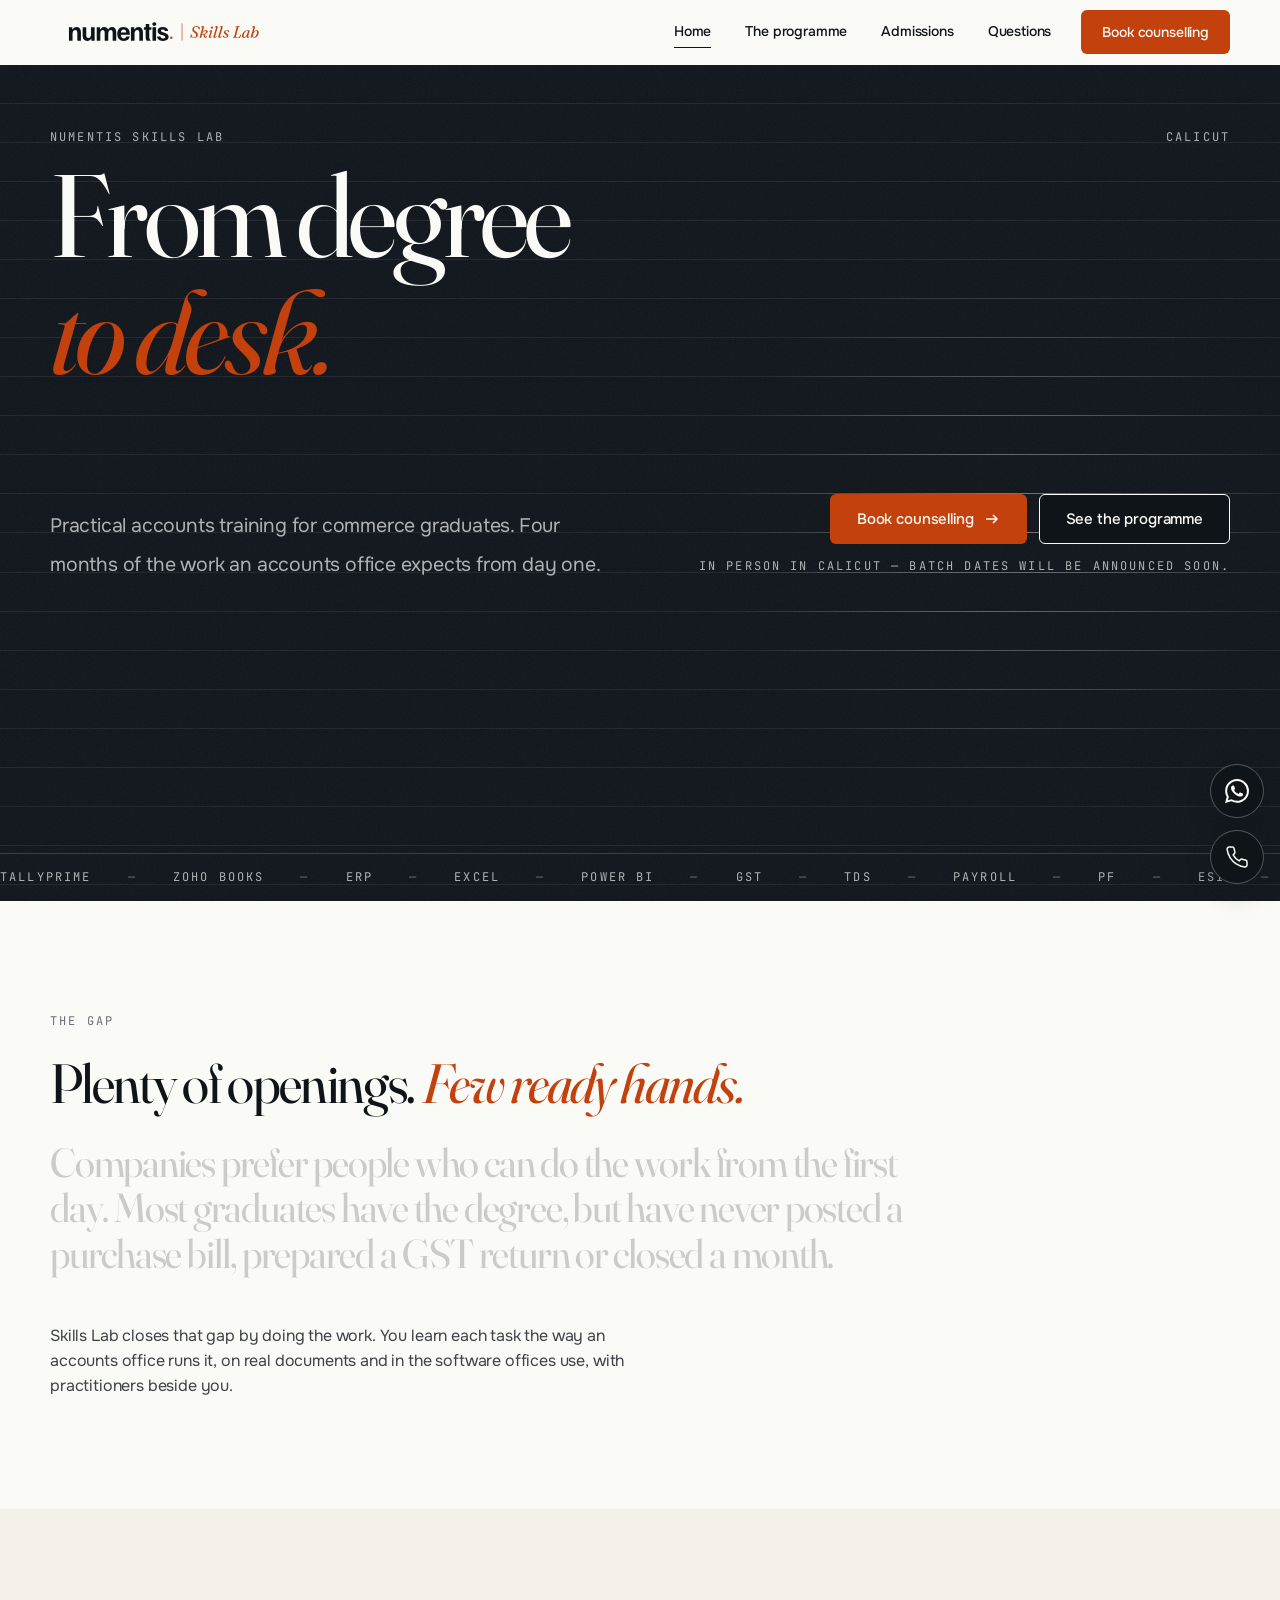
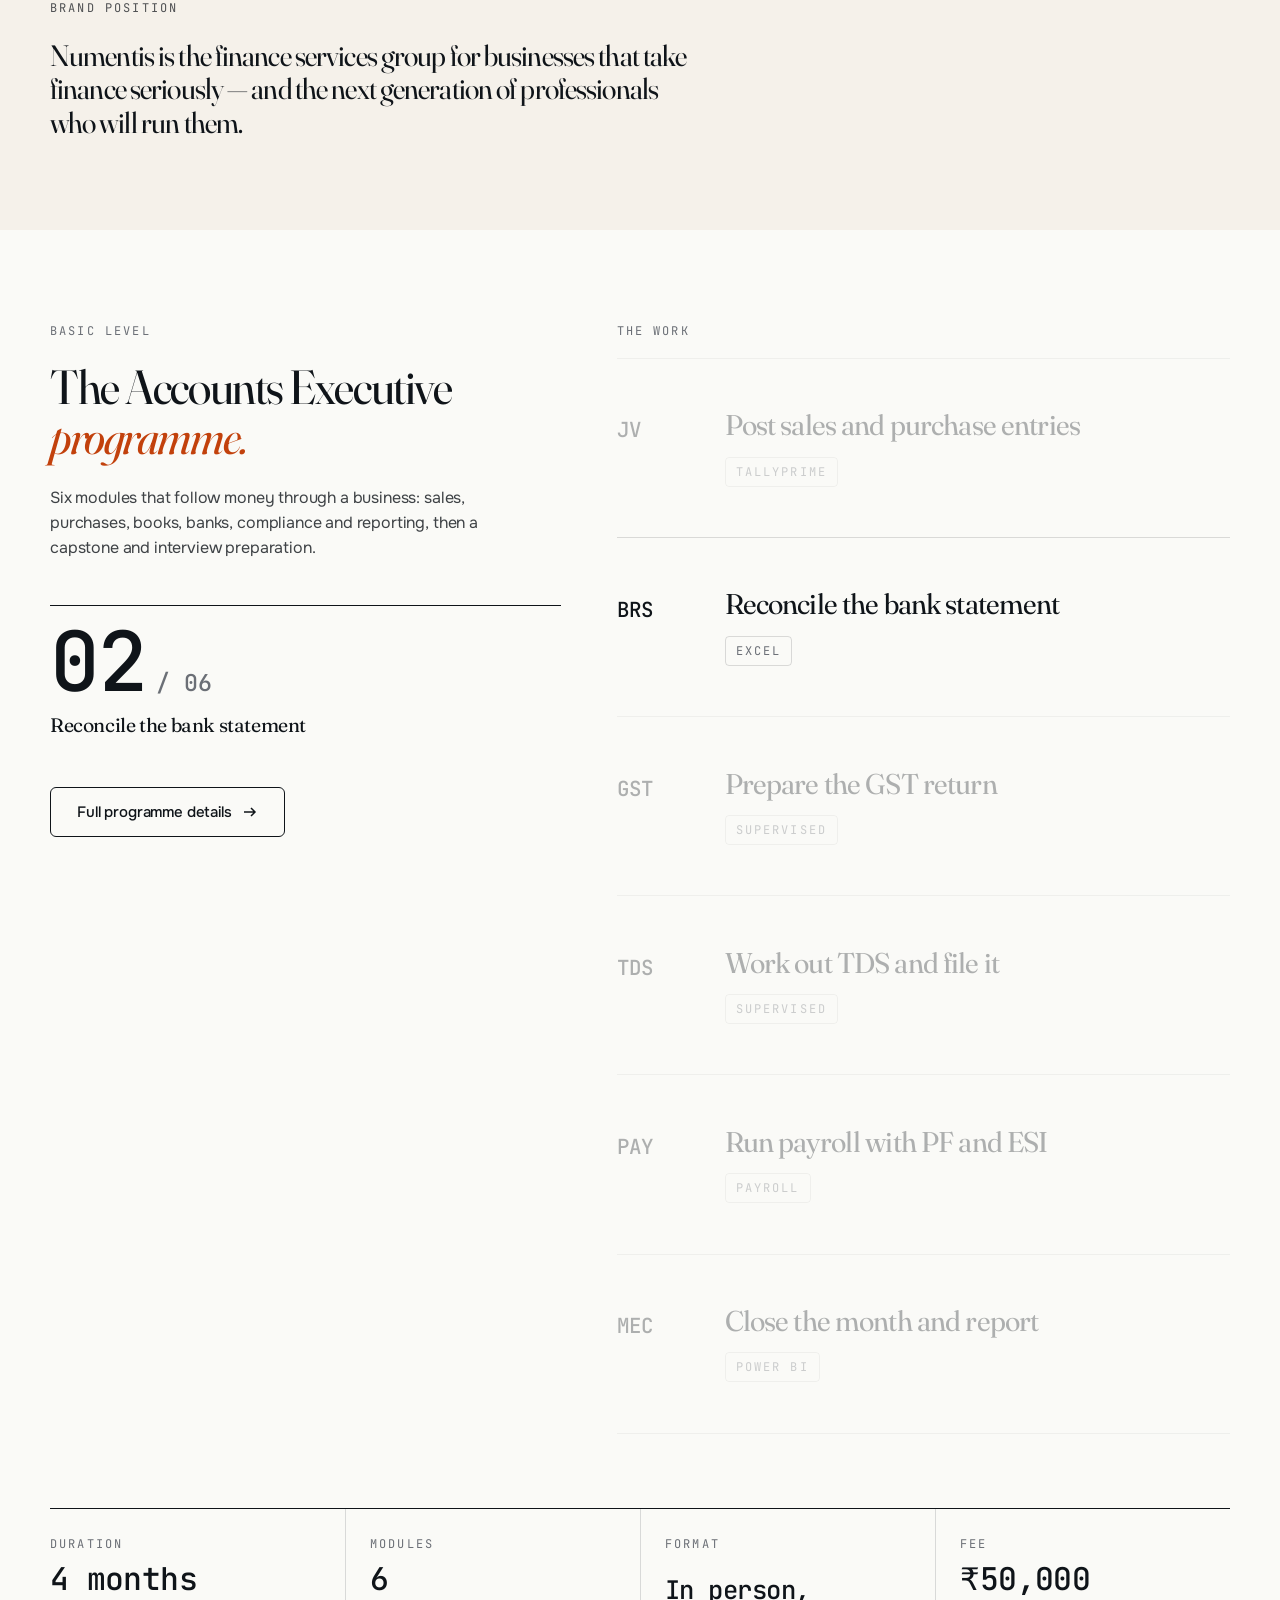
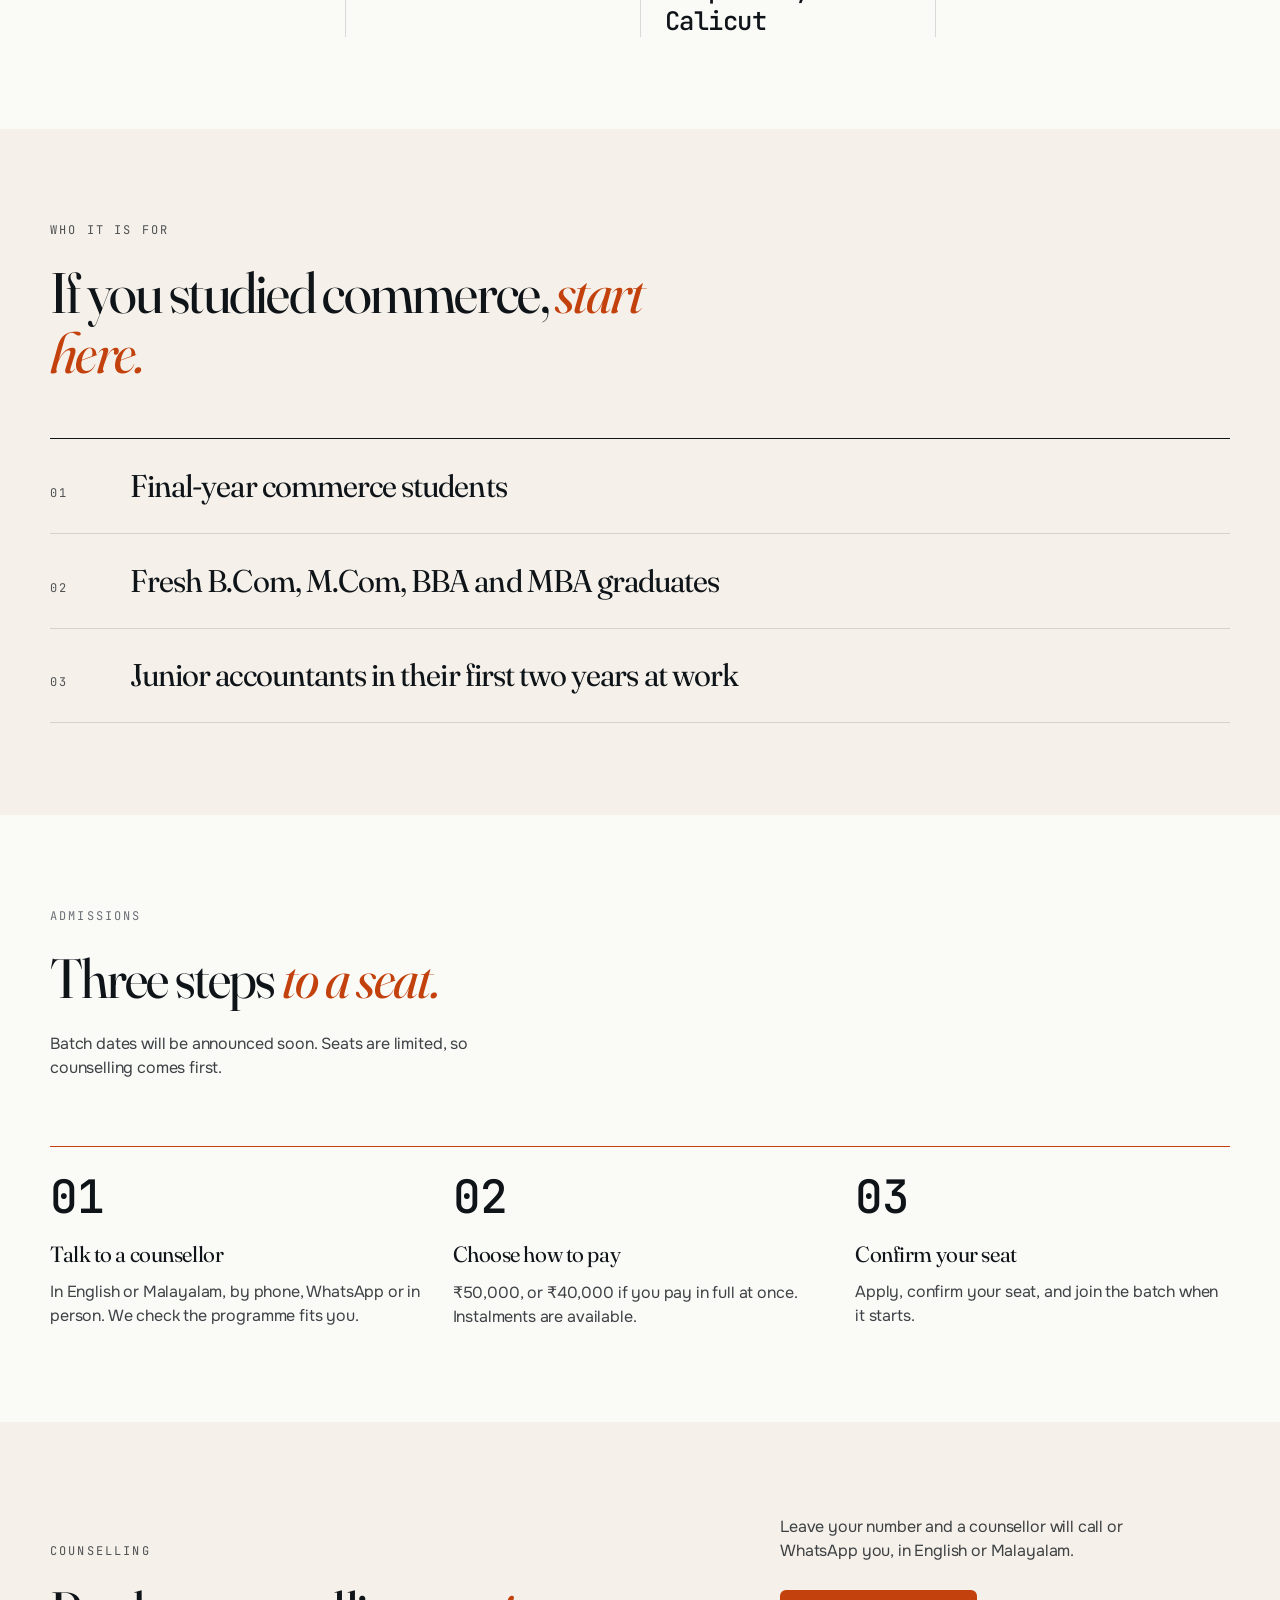
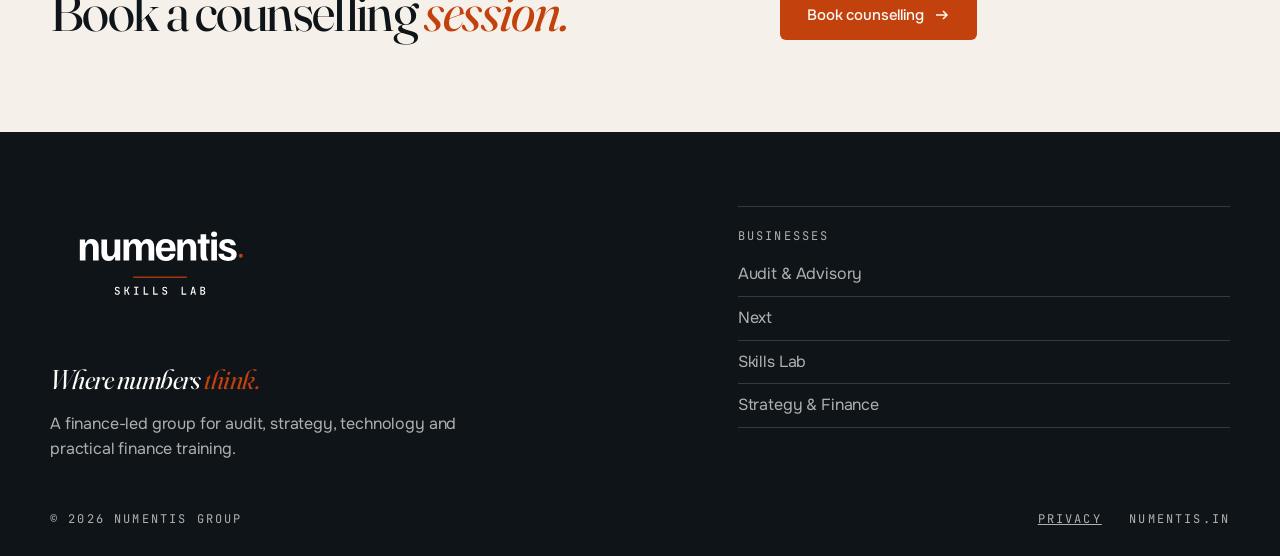
==== commit 8b5a7e6c: "Add privacy notice page (needed to publish the Meta WhatsApp app) Client's draft wording, adjusted t" ====
--- a/index.html
+++ b/index.html
@@ -148,7 +148,7 @@
         <ul><li>Audit &amp; Advisory</li><li>Next</li><li>Skills Lab</li><li>Strategy &amp; Finance</li></ul>
       </div>
     </div>
-    <div class="foot__base"><p class="label">&copy; 2026 Numentis Group</p><p class="label">numentis.in</p></div>
+    <div class="foot__base"><p class="label">&copy; 2026 Numentis Group</p><p class="label"><a href="/privacy">Privacy</a> &nbsp; numentis.in</p></div>
   </div>
 </footer>
 
--- a/assets/site.css
+++ b/assets/site.css
@@ -168,6 +168,11 @@
 .cta p.lead{font-size:16px;color:rgba(15,20,25,.8);max-width:26em}
 .cta .btn{margin-top:26px}
 .talk{display:flex;flex-wrap:wrap;gap:12px}
+.legal__row{display:grid;grid-template-columns:minmax(0,1fr) minmax(0,1.6fr);gap:clamp(16px,2.88vw,46px);padding:26px 0;border-bottom:1px solid var(--hair)}
+.legal__row h2{font-size:clamp(1.5rem,2.2vw,1.9rem)}
+.legal__row p{max-width:40em}
+.foot__base a{color:inherit}
+@media (max-width:700px){.legal__row{grid-template-columns:1fr}}
 .dock{position:fixed;right:max(16px,env(safe-area-inset-right));bottom:max(16px,env(safe-area-inset-bottom));z-index:40;display:flex;flex-direction:column;gap:12px;transition:transform .4s var(--ease)}
 .voice-on .dock{transform:translateY(-88px)}
 .dock__b{width:54px;height:54px;padding:0;border-radius:50%;display:grid;place-items:center;background:var(--ink);color:var(--paper);border:1px solid rgba(250,250,247,.28);box-shadow:0 8px 24px rgba(15,20,25,.28);cursor:pointer;transition:transform .25s var(--ease),background .25s ease,color .25s ease,border-color .25s ease}
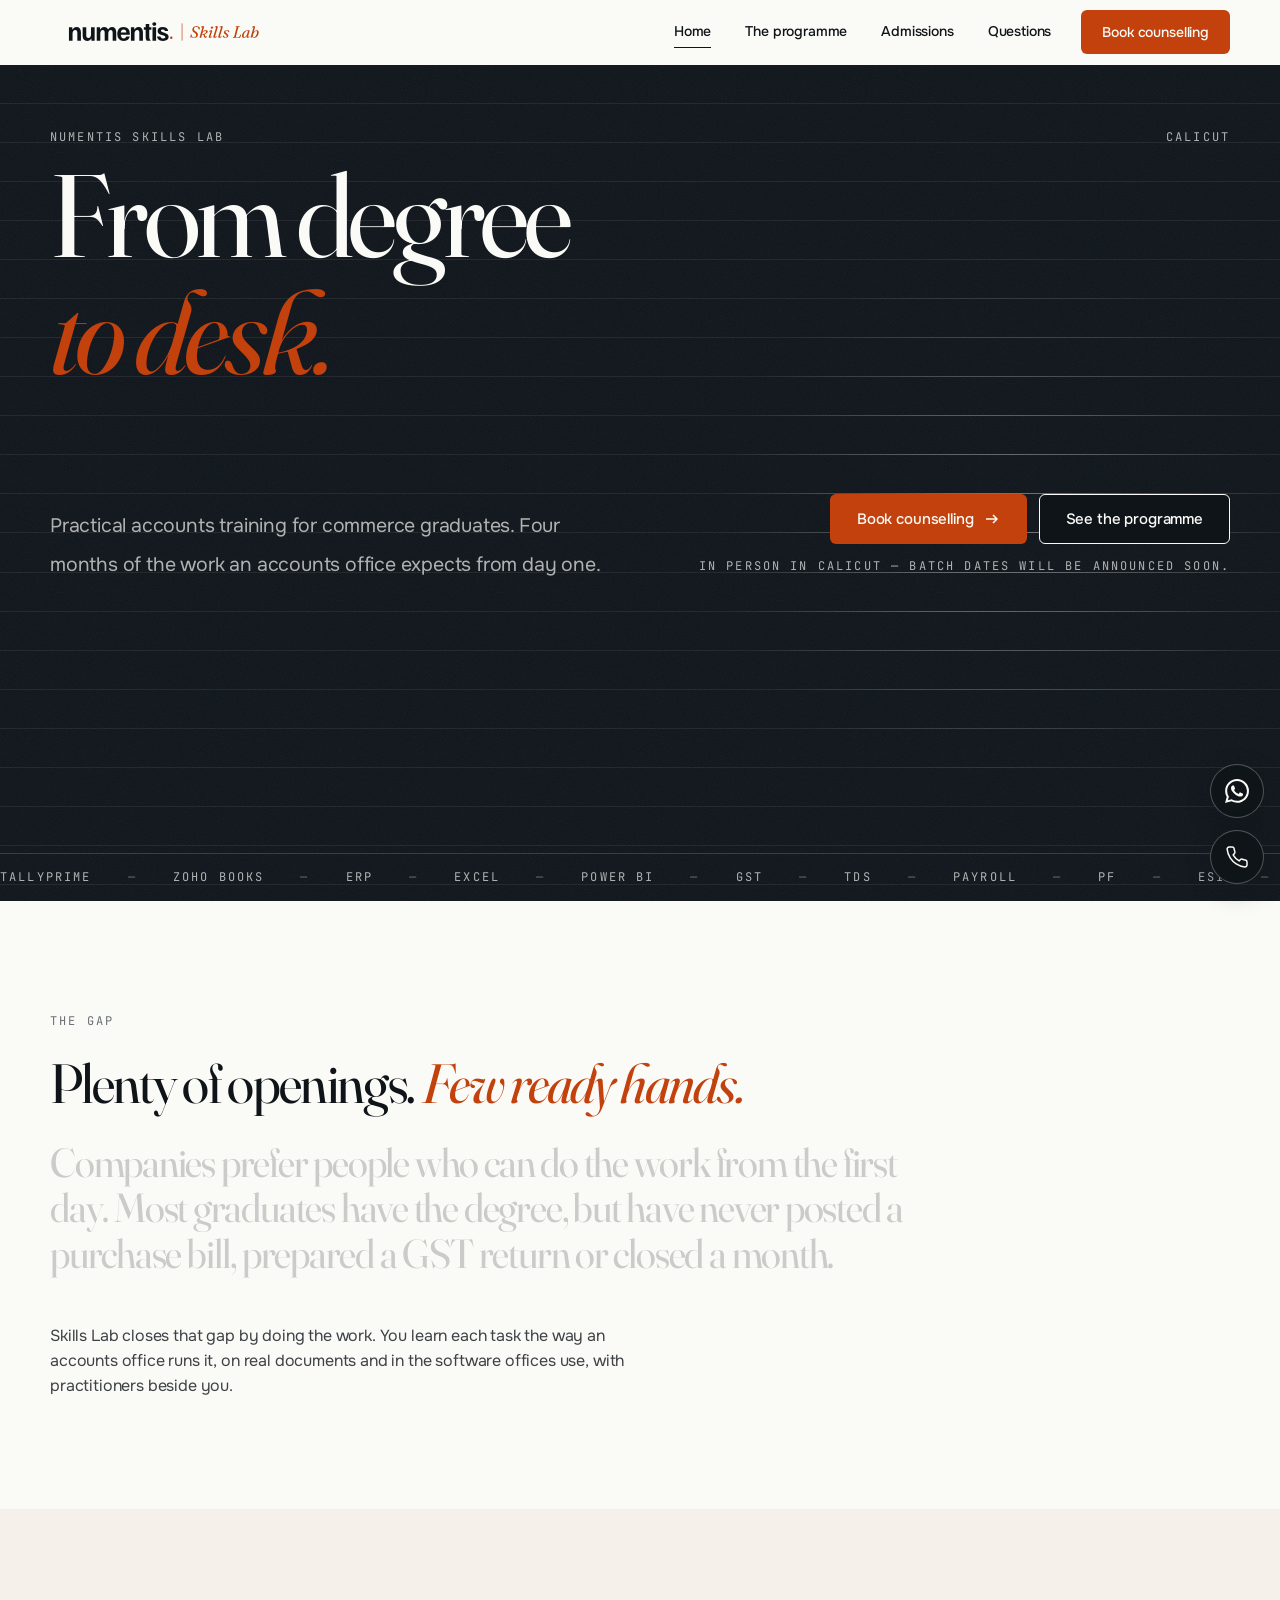
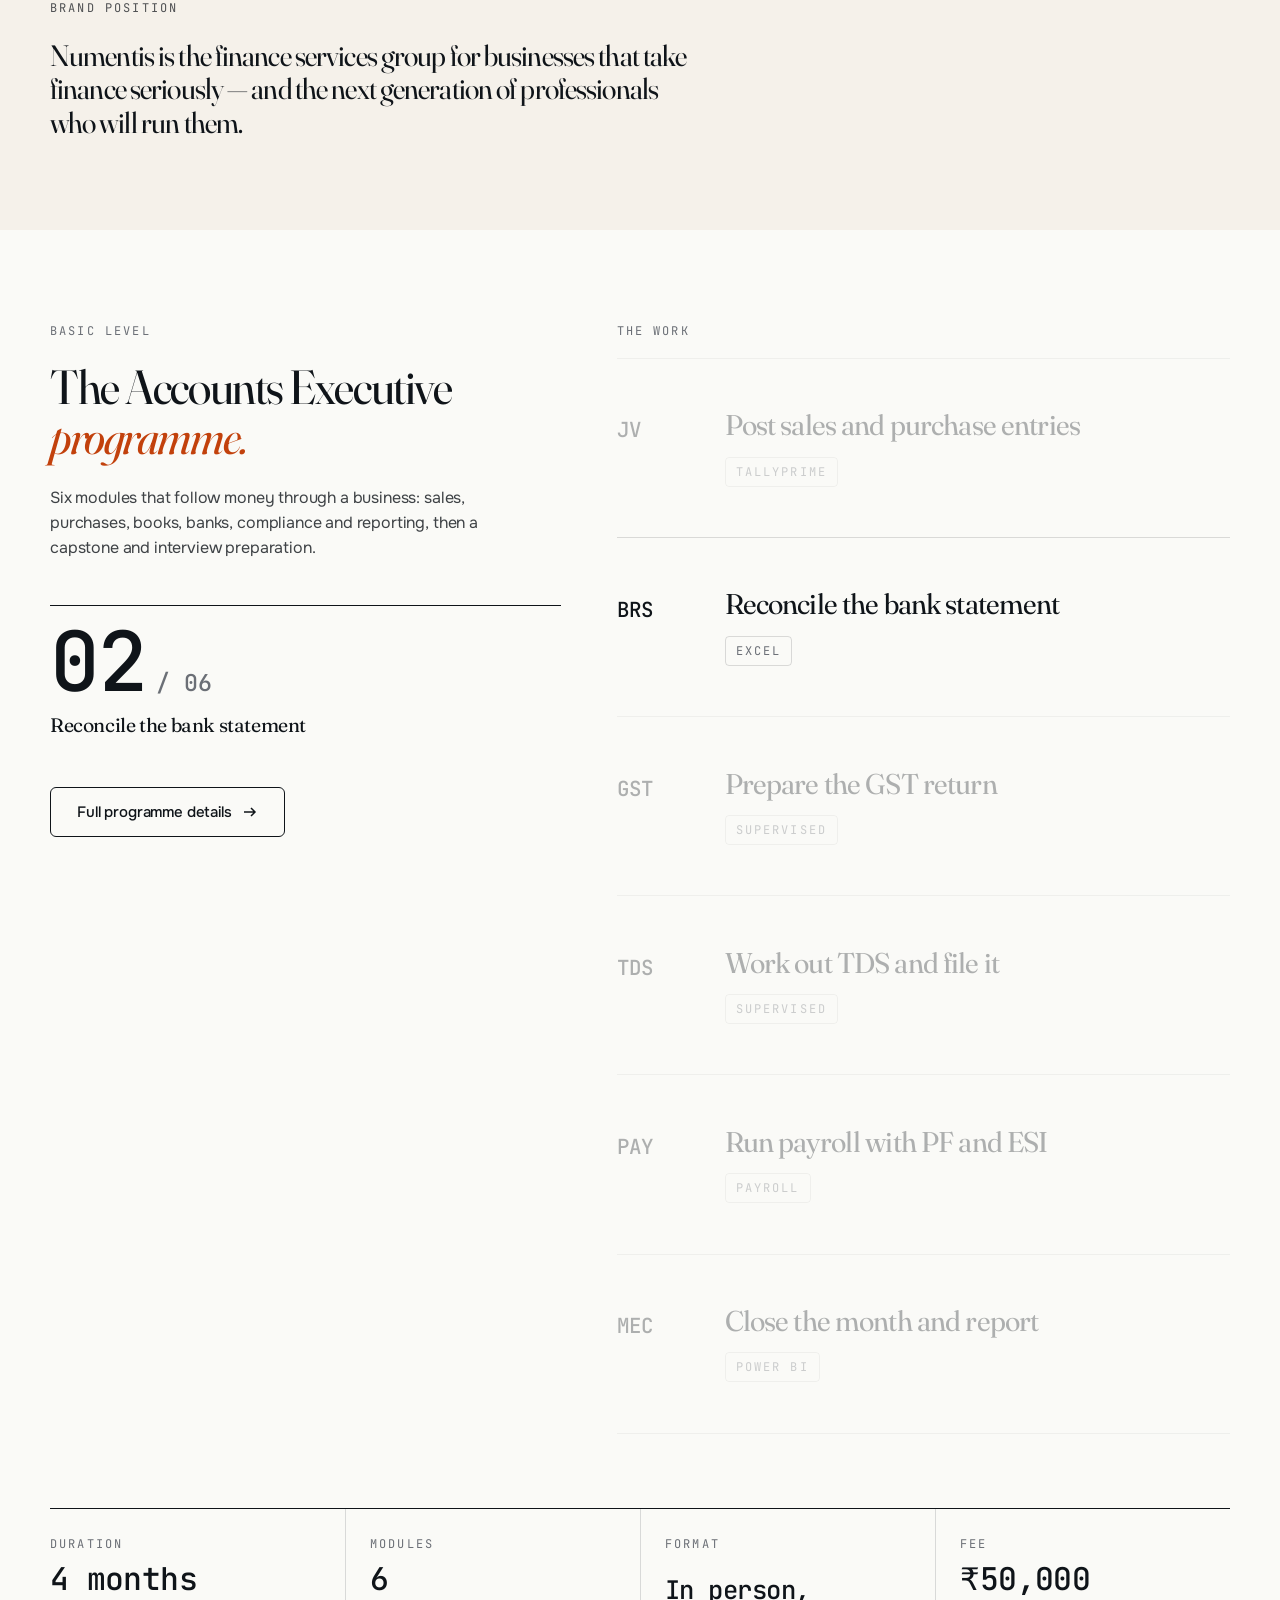
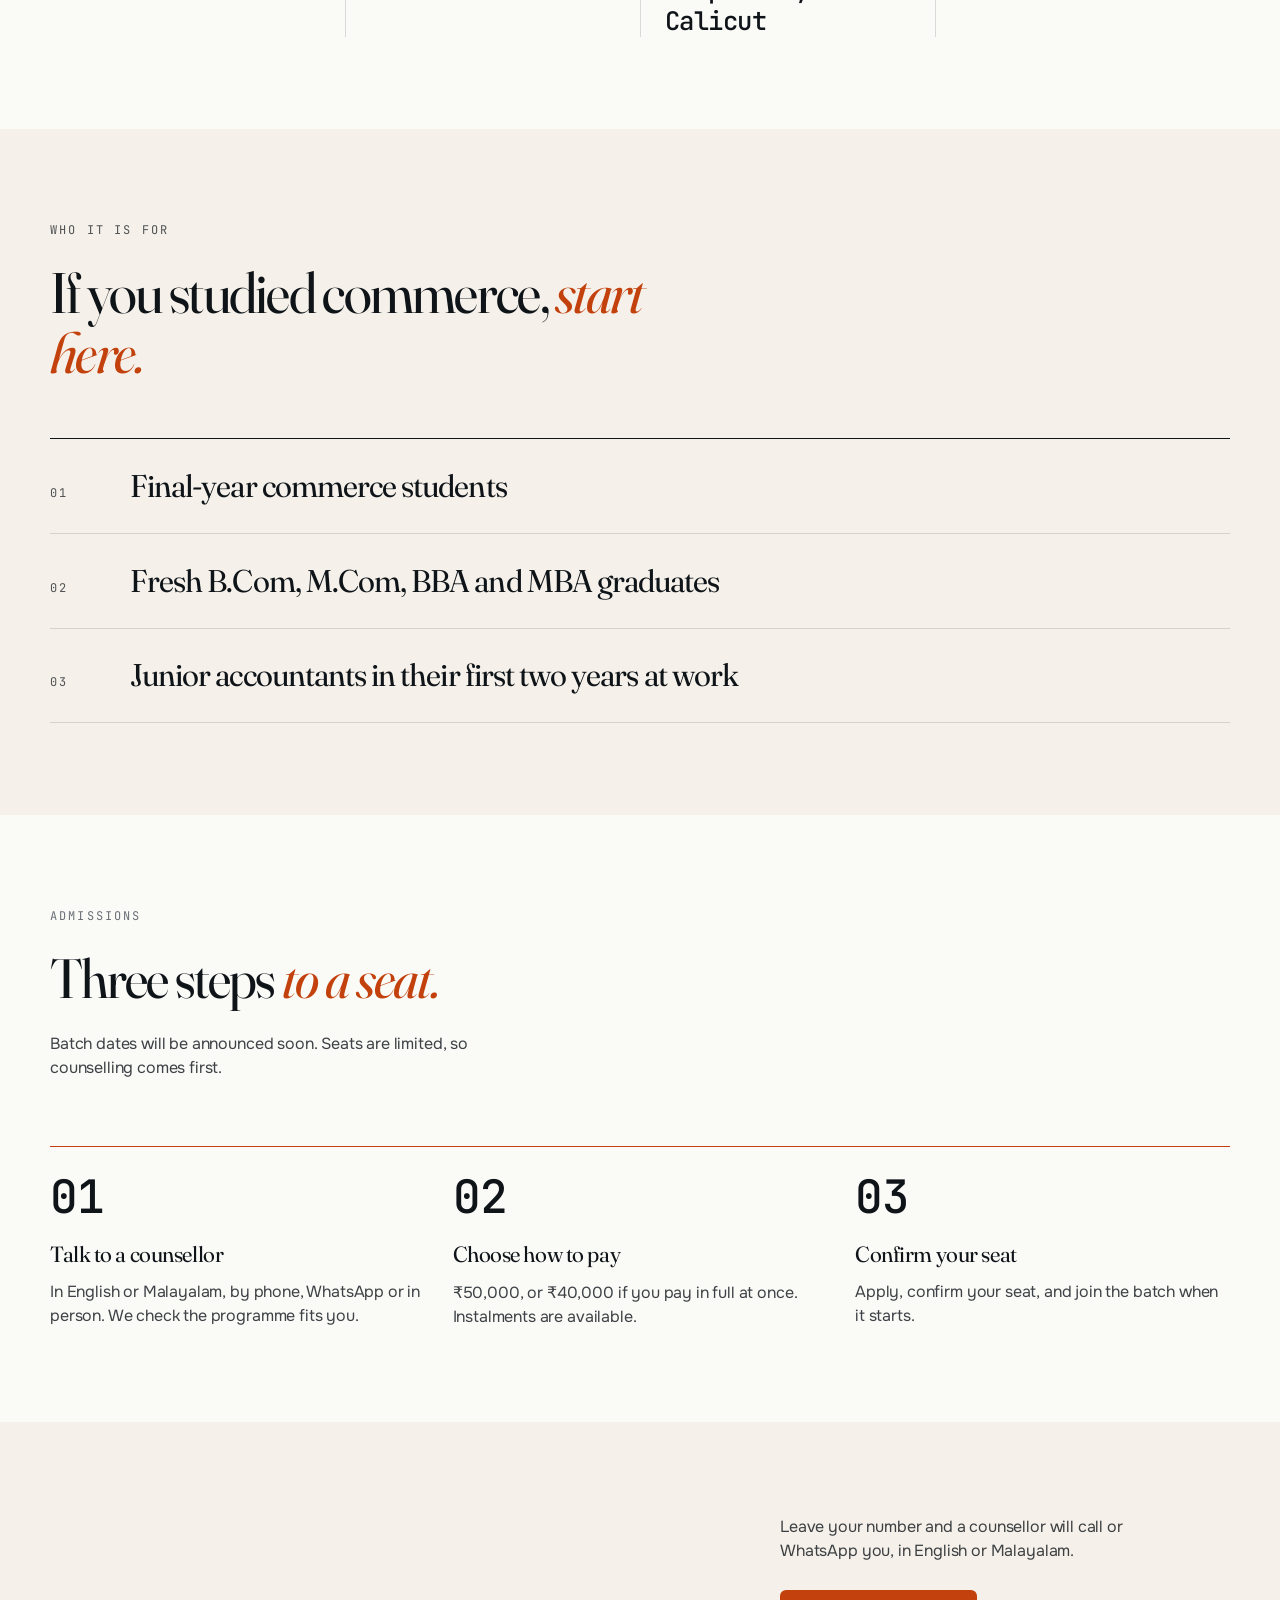
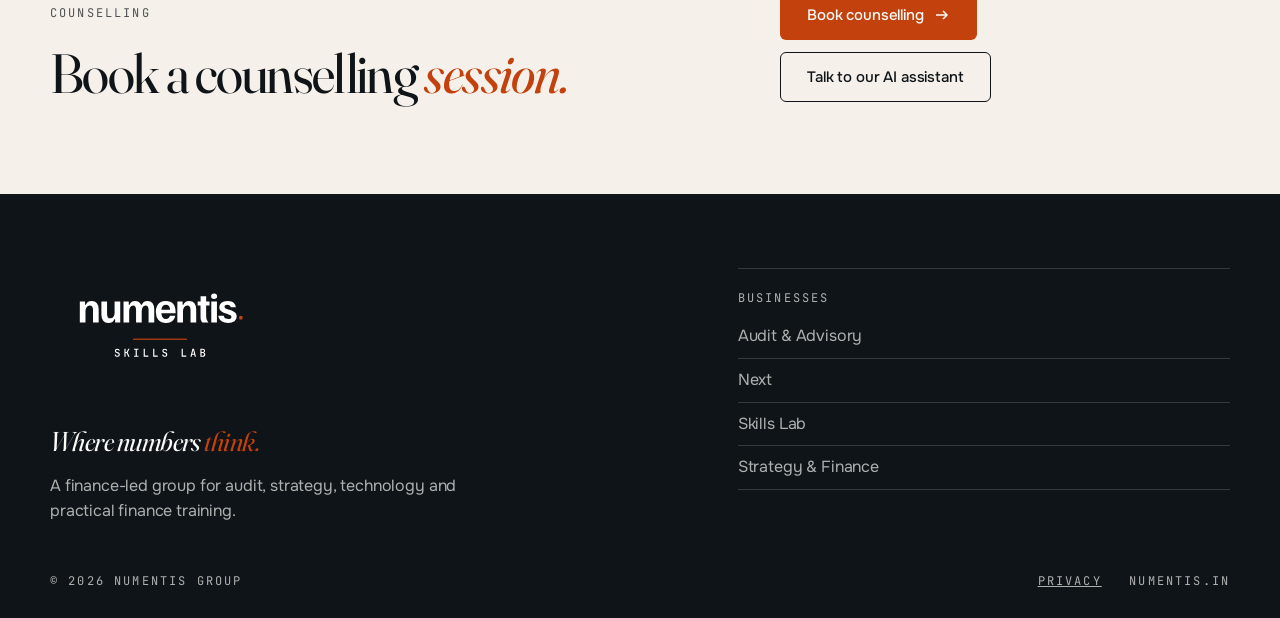
==== commit fd05343b: "Connect call circle to the ElevenLabs voice agent Co-Authored-By: Claude Opus 5.5 <noreply@anthropic" ====
--- a/index.html
+++ b/index.html
@@ -130,7 +130,7 @@
 <section class="sec sec--cream cta">
   <div class="wrap cta__grid">
     <div data-r><p class="label">Counselling</p><h2>Book a counselling <em>session.</em></h2></div>
-    <div data-r style="--d:1"><p class="lead">Leave your number and a counsellor will call or WhatsApp you, in English or Malayalam.</p><a class="btn btn--primary" href="#" data-counsel>Book counselling <span class="arr" aria-hidden="true"><svg viewBox="0 0 16 16" fill="none" stroke="currentColor" stroke-width="1.5" aria-hidden="true"><path d="M2 8h11M9 4l4 4-4 4"/></svg></span></a></div>
+    <div data-r style="--d:1"><p class="lead">Leave your number and a counsellor will call or WhatsApp you, in English or Malayalam.</p><a class="btn btn--primary" href="#" data-counsel>Book counselling <span class="arr" aria-hidden="true"><svg viewBox="0 0 16 16" fill="none" stroke="currentColor" stroke-width="1.5" aria-hidden="true"><path d="M2 8h11M9 4l4 4-4 4"/></svg></span></a><div class="talk"><button type="button" class="btn btn--line" data-voice="agent_4501m89wekzhe6ys4kedff6spmjn">Talk to our AI assistant</button></div></div>
   </div>
 </section>
 
@@ -165,7 +165,7 @@
       <p class="err" role="alert"></p>
       <button class="btn btn--primary" type="submit">Book counselling</button>
     </form>
-    
+    <div class="talk"><button type="button" class="btn btn--line" data-voice="agent_4501m89wekzhe6ys4kedff6spmjn">Talk to our AI assistant</button></div>
     <div class="done" hidden>
       <div class="dlg__top"><div><p class="label">Counselling</p><h2>Thank you.</h2></div><button type="button" class="x" data-close aria-label="Close">&times;</button></div>
       <p class="s">Preview: this form is not yet connected to the lead system, so nothing was sent.</p>
@@ -173,7 +173,7 @@
   </div>
 </dialog>
 
-<div class="dock" role="group" aria-label="Contact"><button type="button" class="dock__b" data-counsel aria-label="Ask a counsellor to WhatsApp you" title="Ask a counsellor to WhatsApp you"><svg viewBox="0 0 24 24" fill="currentColor" aria-hidden="true"><path d="M17.472 14.382c-.297-.149-1.758-.867-2.03-.967-.273-.099-.471-.148-.67.15-.197.297-.767.966-.94 1.164-.173.199-.347.223-.644.075-.297-.15-1.255-.463-2.39-1.475-.883-.788-1.48-1.761-1.653-2.059-.173-.297-.018-.458.13-.606.134-.133.298-.347.446-.52.149-.174.198-.298.298-.497.099-.198.05-.371-.025-.52-.075-.149-.669-1.612-.916-2.207-.242-.579-.487-.5-.669-.51-.173-.008-.371-.01-.57-.01-.198 0-.52.074-.792.372-.272.297-1.04 1.016-1.04 2.479 0 1.462 1.065 2.875 1.213 3.074.149.198 2.096 3.2 5.077 4.487.709.306 1.262.489 1.694.625.712.227 1.36.195 1.871.118.571-.085 1.758-.719 2.006-1.413.248-.694.248-1.289.173-1.413-.074-.124-.272-.198-.57-.347m-5.421 7.403h-.004a9.87 9.87 0 0 1-5.031-1.378l-.361-.214-3.741.982.998-3.648-.235-.374a9.86 9.86 0 0 1-1.51-5.26c.001-5.45 4.436-9.884 9.888-9.884 2.64 0 5.122 1.03 6.988 2.898a9.825 9.825 0 0 1 2.893 6.994c-.003 5.45-4.437 9.884-9.885 9.884m8.413-18.297A11.815 11.815 0 0 0 12.05 0C5.495 0 .16 5.335.157 11.892c0 2.096.547 4.142 1.588 5.945L.057 24l6.305-1.654a11.882 11.882 0 0 0 5.683 1.448h.005c6.554 0 11.89-5.335 11.893-11.893a11.821 11.821 0 0 0-3.48-8.413z"/></svg></button><button type="button" class="dock__b" data-counsel aria-label="Request a call back" title="Request a call back"><svg viewBox="0 0 24 24" fill="none" stroke="currentColor" stroke-width="1.5" stroke-linejoin="round" aria-hidden="true"><path d="M22 16.92v3a2 2 0 0 1-2.18 2 19.79 19.79 0 0 1-8.63-3.07 19.5 19.5 0 0 1-6-6 19.79 19.79 0 0 1-3.07-8.67A2 2 0 0 1 4.11 2h3a2 2 0 0 1 2 1.72c.13.96.36 1.9.7 2.81a2 2 0 0 1-.45 2.11L8.09 9.91a16 16 0 0 0 6 6l1.27-1.27a2 2 0 0 1 2.11-.45c.91.34 1.85.57 2.81.7A2 2 0 0 1 22 16.92z"/></svg></button></div>
+<div class="dock" role="group" aria-label="Contact"><button type="button" class="dock__b" data-counsel aria-label="Ask a counsellor to WhatsApp you" title="Ask a counsellor to WhatsApp you"><svg viewBox="0 0 24 24" fill="currentColor" aria-hidden="true"><path d="M17.472 14.382c-.297-.149-1.758-.867-2.03-.967-.273-.099-.471-.148-.67.15-.197.297-.767.966-.94 1.164-.173.199-.347.223-.644.075-.297-.15-1.255-.463-2.39-1.475-.883-.788-1.48-1.761-1.653-2.059-.173-.297-.018-.458.13-.606.134-.133.298-.347.446-.52.149-.174.198-.298.298-.497.099-.198.05-.371-.025-.52-.075-.149-.669-1.612-.916-2.207-.242-.579-.487-.5-.669-.51-.173-.008-.371-.01-.57-.01-.198 0-.52.074-.792.372-.272.297-1.04 1.016-1.04 2.479 0 1.462 1.065 2.875 1.213 3.074.149.198 2.096 3.2 5.077 4.487.709.306 1.262.489 1.694.625.712.227 1.36.195 1.871.118.571-.085 1.758-.719 2.006-1.413.248-.694.248-1.289.173-1.413-.074-.124-.272-.198-.57-.347m-5.421 7.403h-.004a9.87 9.87 0 0 1-5.031-1.378l-.361-.214-3.741.982.998-3.648-.235-.374a9.86 9.86 0 0 1-1.51-5.26c.001-5.45 4.436-9.884 9.888-9.884 2.64 0 5.122 1.03 6.988 2.898a9.825 9.825 0 0 1 2.893 6.994c-.003 5.45-4.437 9.884-9.885 9.884m8.413-18.297A11.815 11.815 0 0 0 12.05 0C5.495 0 .16 5.335.157 11.892c0 2.096.547 4.142 1.588 5.945L.057 24l6.305-1.654a11.882 11.882 0 0 0 5.683 1.448h.005c6.554 0 11.89-5.335 11.893-11.893a11.821 11.821 0 0 0-3.48-8.413z"/></svg></button><button type="button" class="dock__b" data-voice="agent_4501m89wekzhe6ys4kedff6spmjn" aria-label="Talk to our AI assistant" title="Talk to our AI assistant"><svg viewBox="0 0 24 24" fill="none" stroke="currentColor" stroke-width="1.5" stroke-linejoin="round" aria-hidden="true"><path d="M22 16.92v3a2 2 0 0 1-2.18 2 19.79 19.79 0 0 1-8.63-3.07 19.5 19.5 0 0 1-6-6 19.79 19.79 0 0 1-3.07-8.67A2 2 0 0 1 4.11 2h3a2 2 0 0 1 2 1.72c.13.96.36 1.9.7 2.81a2 2 0 0 1-.45 2.11L8.09 9.91a16 16 0 0 0 6 6l1.27-1.27a2 2 0 0 1 2.11-.45c.91.34 1.85.57 2.81.7A2 2 0 0 1 22 16.92z"/></svg></button></div>
 <script src="/assets/site.js" defer></script>
 </body>
 </html>
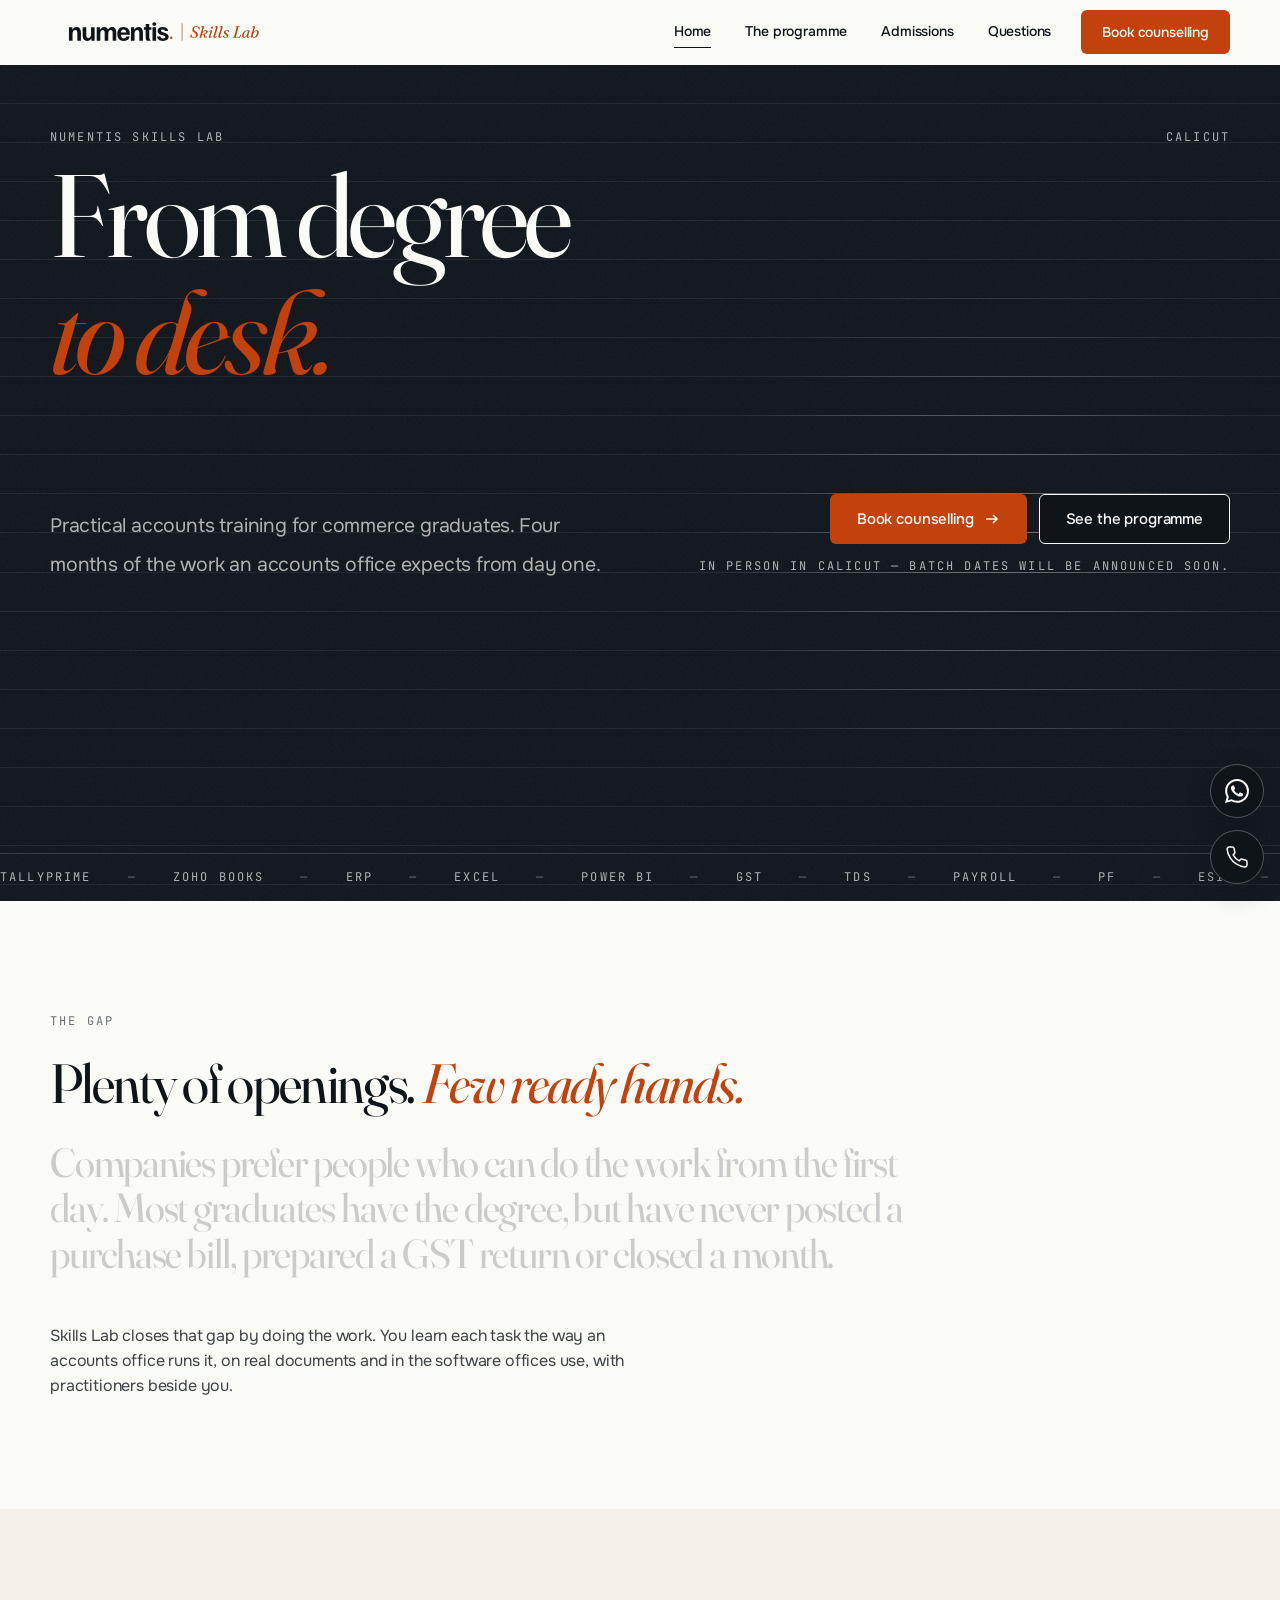
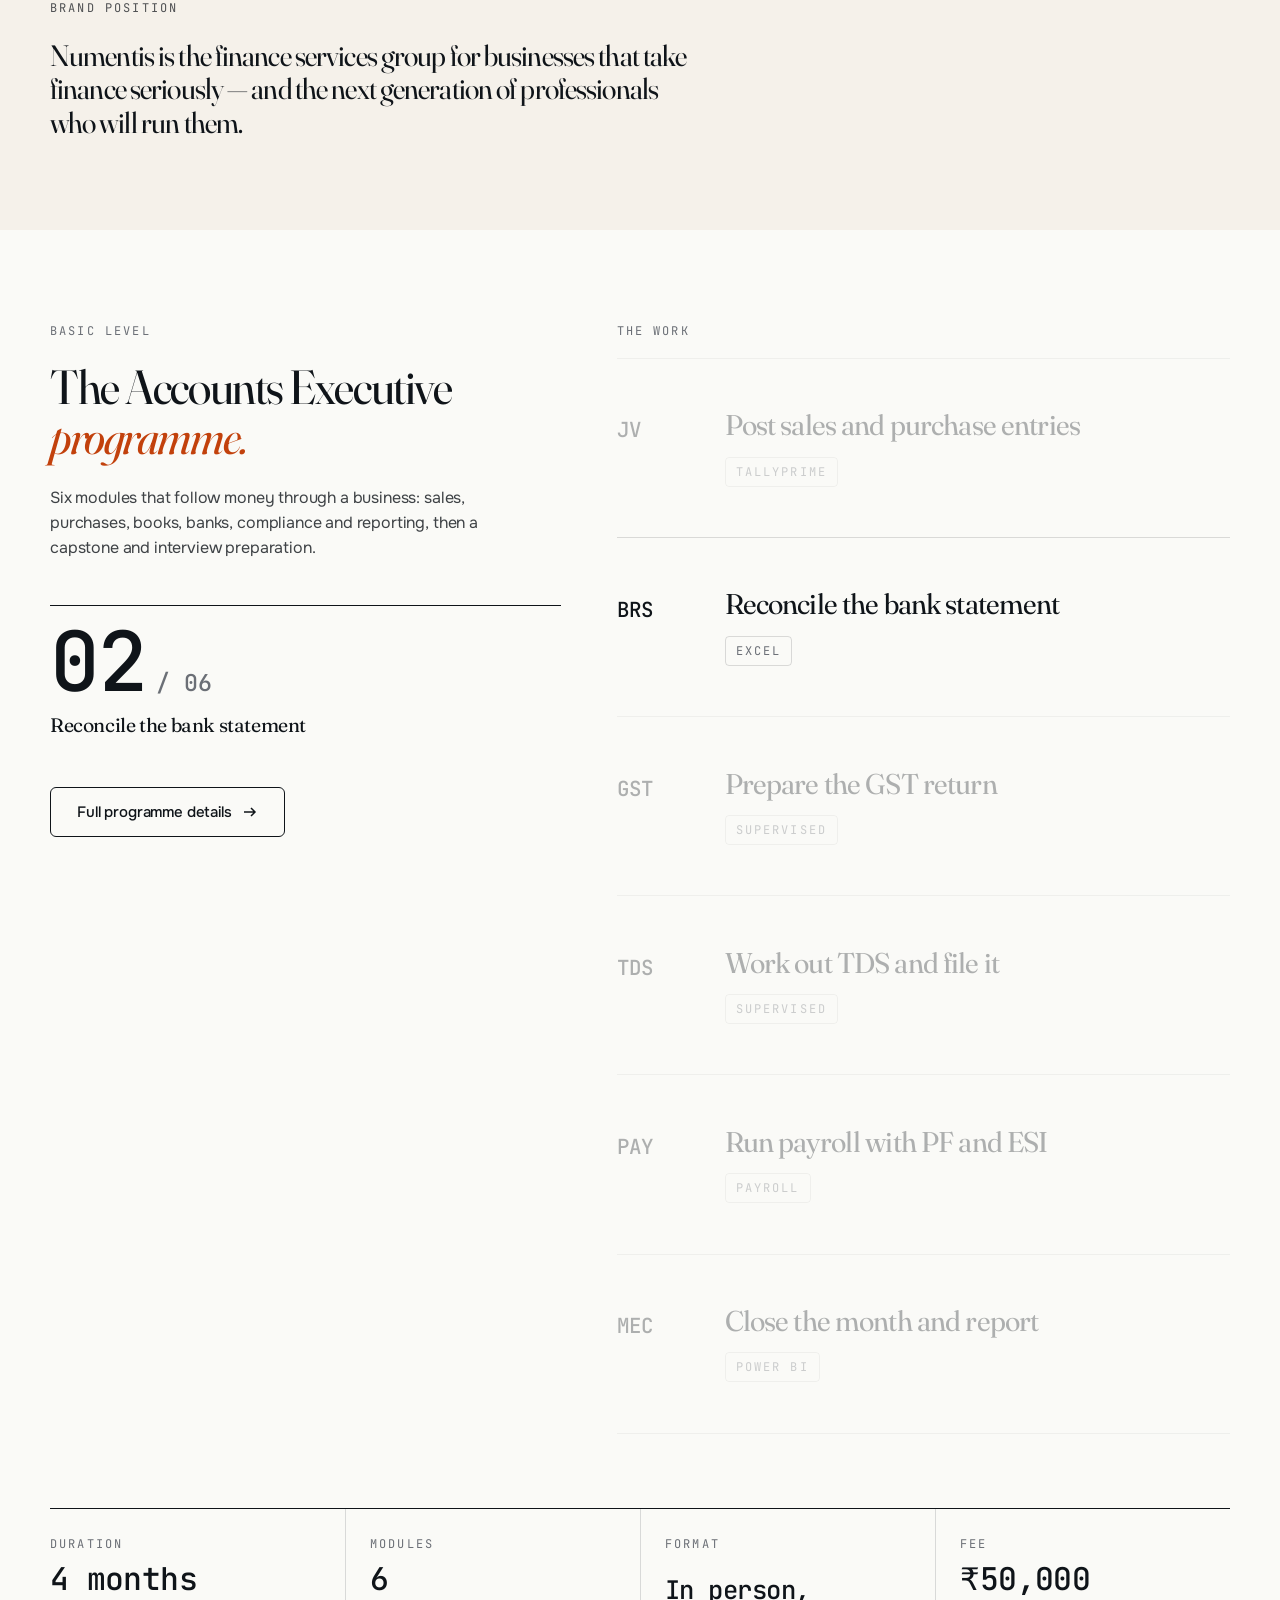
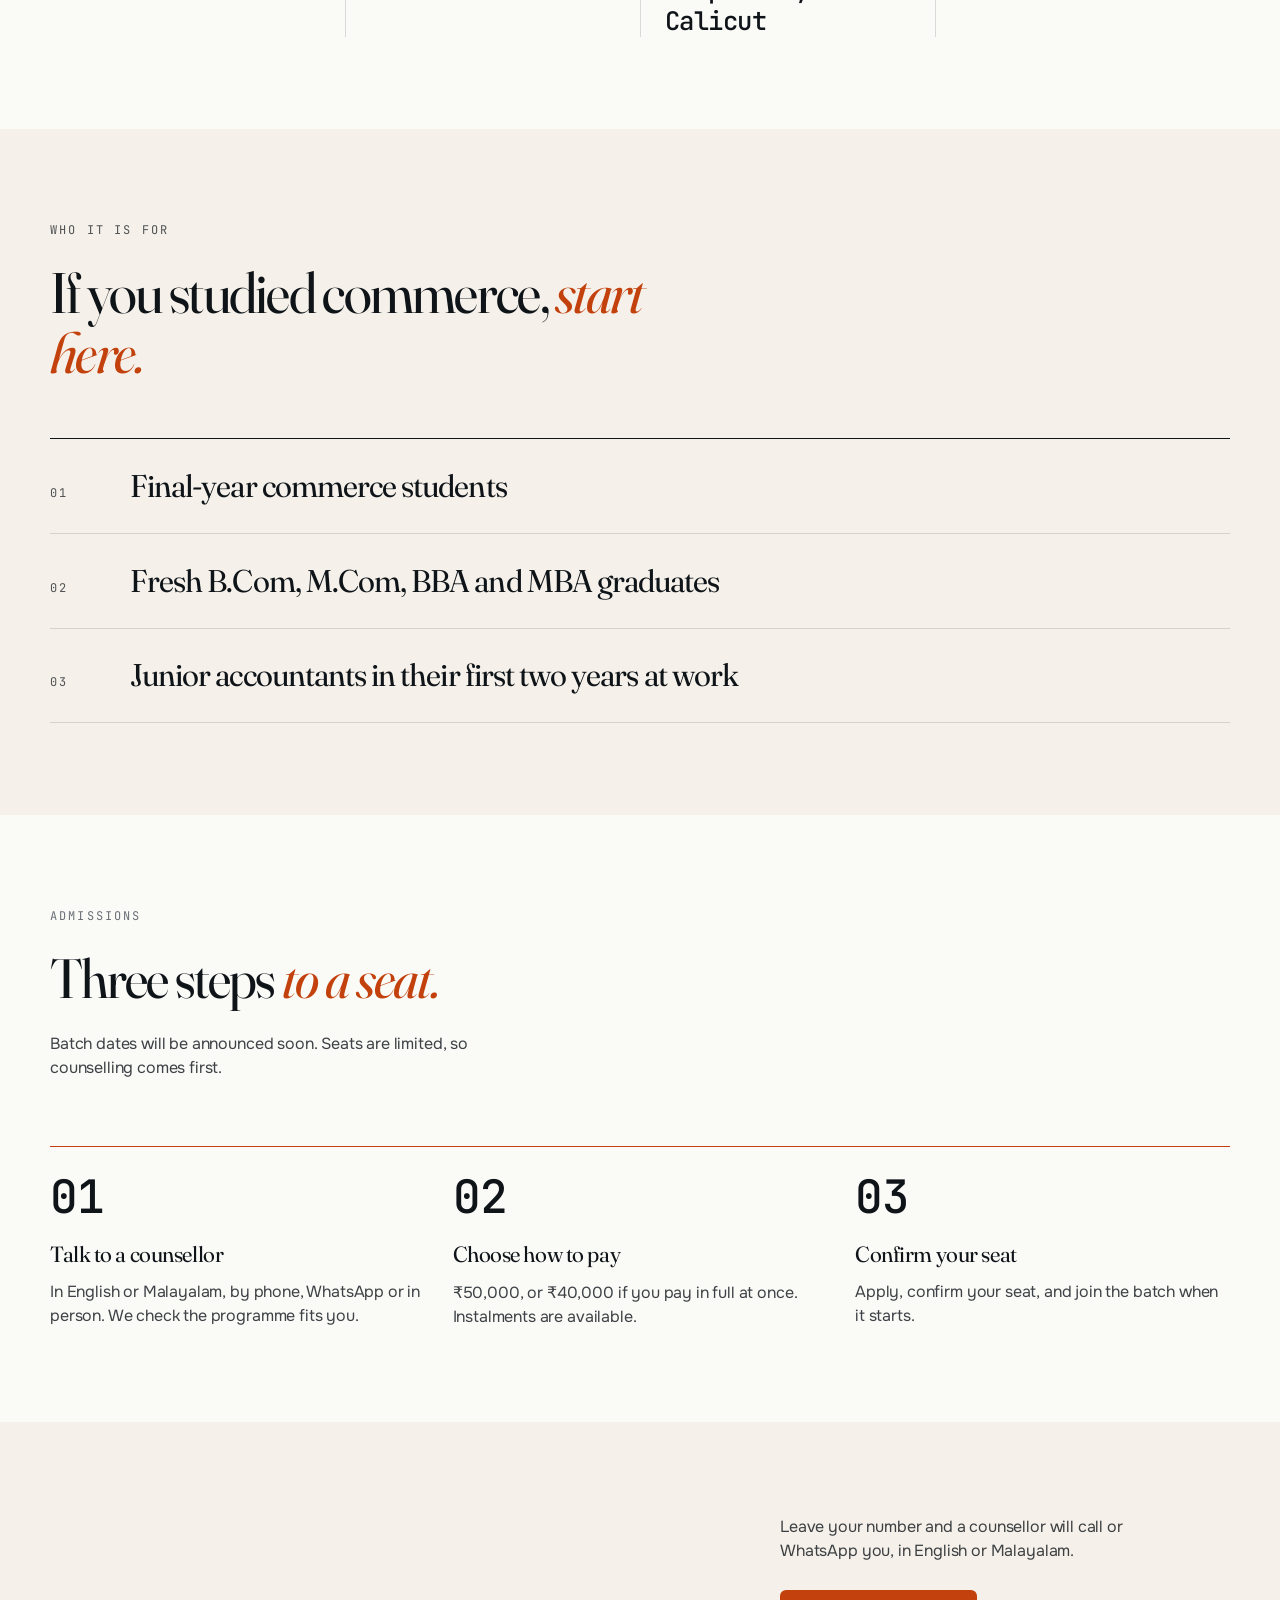
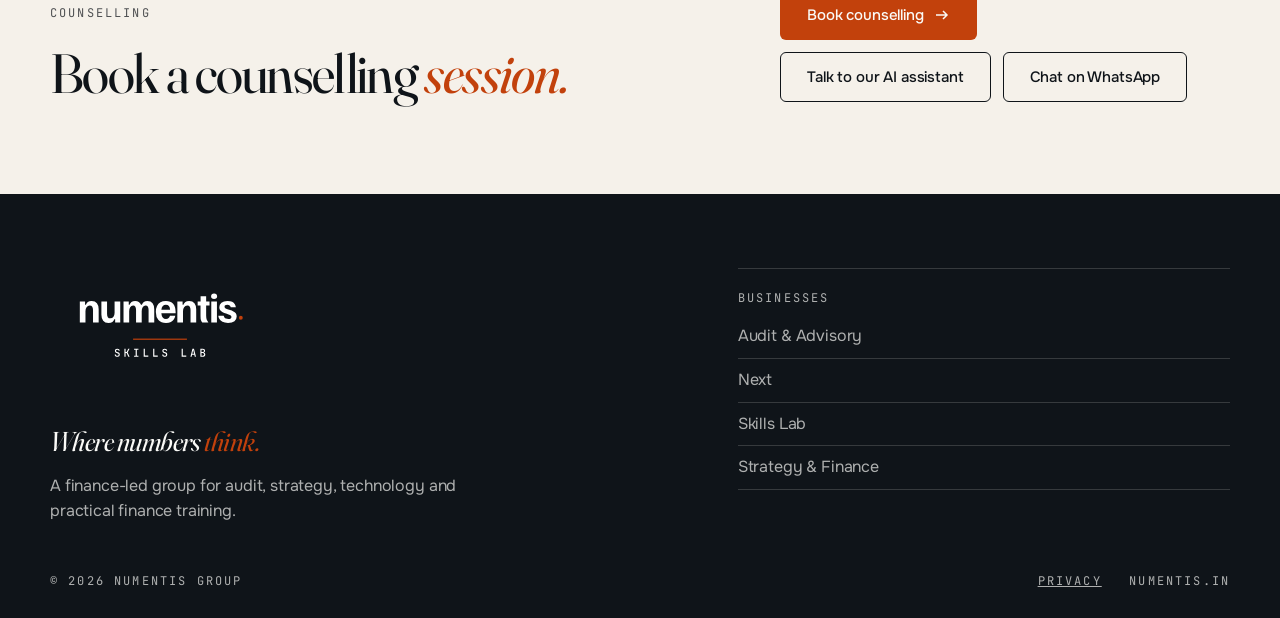
==== commit fb9e53fa: "WhatsApp circle opens chat with Hi prefilled (Meta test number for now) Co-Authored-By: Claude Opus " ====
--- a/index.html
+++ b/index.html
@@ -130,7 +130,7 @@
 <section class="sec sec--cream cta">
   <div class="wrap cta__grid">
     <div data-r><p class="label">Counselling</p><h2>Book a counselling <em>session.</em></h2></div>
-    <div data-r style="--d:1"><p class="lead">Leave your number and a counsellor will call or WhatsApp you, in English or Malayalam.</p><a class="btn btn--primary" href="#" data-counsel>Book counselling <span class="arr" aria-hidden="true"><svg viewBox="0 0 16 16" fill="none" stroke="currentColor" stroke-width="1.5" aria-hidden="true"><path d="M2 8h11M9 4l4 4-4 4"/></svg></span></a><div class="talk"><button type="button" class="btn btn--line" data-voice="agent_4501m89wekzhe6ys4kedff6spmjn">Talk to our AI assistant</button></div></div>
+    <div data-r style="--d:1"><p class="lead">Leave your number and a counsellor will call or WhatsApp you, in English or Malayalam.</p><a class="btn btn--primary" href="#" data-counsel>Book counselling <span class="arr" aria-hidden="true"><svg viewBox="0 0 16 16" fill="none" stroke="currentColor" stroke-width="1.5" aria-hidden="true"><path d="M2 8h11M9 4l4 4-4 4"/></svg></span></a><div class="talk"><button type="button" class="btn btn--line" data-voice="agent_4501m89wekzhe6ys4kedff6spmjn">Talk to our AI assistant</button><a class="btn btn--line" href="https://wa.me/15551847712?text=Hi" target="_blank" rel="noopener">Chat on WhatsApp</a></div></div>
   </div>
 </section>
 
@@ -165,7 +165,7 @@
       <p class="err" role="alert"></p>
       <button class="btn btn--primary" type="submit">Book counselling</button>
     </form>
-    <div class="talk"><button type="button" class="btn btn--line" data-voice="agent_4501m89wekzhe6ys4kedff6spmjn">Talk to our AI assistant</button></div>
+    <div class="talk"><button type="button" class="btn btn--line" data-voice="agent_4501m89wekzhe6ys4kedff6spmjn">Talk to our AI assistant</button><a class="btn btn--line" href="https://wa.me/15551847712?text=Hi" target="_blank" rel="noopener">Chat on WhatsApp</a></div>
     <div class="done" hidden>
       <div class="dlg__top"><div><p class="label">Counselling</p><h2>Thank you.</h2></div><button type="button" class="x" data-close aria-label="Close">&times;</button></div>
       <p class="s">Preview: this form is not yet connected to the lead system, so nothing was sent.</p>
@@ -173,7 +173,7 @@
   </div>
 </dialog>
 
-<div class="dock" role="group" aria-label="Contact"><button type="button" class="dock__b" data-counsel aria-label="Ask a counsellor to WhatsApp you" title="Ask a counsellor to WhatsApp you"><svg viewBox="0 0 24 24" fill="currentColor" aria-hidden="true"><path d="M17.472 14.382c-.297-.149-1.758-.867-2.03-.967-.273-.099-.471-.148-.67.15-.197.297-.767.966-.94 1.164-.173.199-.347.223-.644.075-.297-.15-1.255-.463-2.39-1.475-.883-.788-1.48-1.761-1.653-2.059-.173-.297-.018-.458.13-.606.134-.133.298-.347.446-.52.149-.174.198-.298.298-.497.099-.198.05-.371-.025-.52-.075-.149-.669-1.612-.916-2.207-.242-.579-.487-.5-.669-.51-.173-.008-.371-.01-.57-.01-.198 0-.52.074-.792.372-.272.297-1.04 1.016-1.04 2.479 0 1.462 1.065 2.875 1.213 3.074.149.198 2.096 3.2 5.077 4.487.709.306 1.262.489 1.694.625.712.227 1.36.195 1.871.118.571-.085 1.758-.719 2.006-1.413.248-.694.248-1.289.173-1.413-.074-.124-.272-.198-.57-.347m-5.421 7.403h-.004a9.87 9.87 0 0 1-5.031-1.378l-.361-.214-3.741.982.998-3.648-.235-.374a9.86 9.86 0 0 1-1.51-5.26c.001-5.45 4.436-9.884 9.888-9.884 2.64 0 5.122 1.03 6.988 2.898a9.825 9.825 0 0 1 2.893 6.994c-.003 5.45-4.437 9.884-9.885 9.884m8.413-18.297A11.815 11.815 0 0 0 12.05 0C5.495 0 .16 5.335.157 11.892c0 2.096.547 4.142 1.588 5.945L.057 24l6.305-1.654a11.882 11.882 0 0 0 5.683 1.448h.005c6.554 0 11.89-5.335 11.893-11.893a11.821 11.821 0 0 0-3.48-8.413z"/></svg></button><button type="button" class="dock__b" data-voice="agent_4501m89wekzhe6ys4kedff6spmjn" aria-label="Talk to our AI assistant" title="Talk to our AI assistant"><svg viewBox="0 0 24 24" fill="none" stroke="currentColor" stroke-width="1.5" stroke-linejoin="round" aria-hidden="true"><path d="M22 16.92v3a2 2 0 0 1-2.18 2 19.79 19.79 0 0 1-8.63-3.07 19.5 19.5 0 0 1-6-6 19.79 19.79 0 0 1-3.07-8.67A2 2 0 0 1 4.11 2h3a2 2 0 0 1 2 1.72c.13.96.36 1.9.7 2.81a2 2 0 0 1-.45 2.11L8.09 9.91a16 16 0 0 0 6 6l1.27-1.27a2 2 0 0 1 2.11-.45c.91.34 1.85.57 2.81.7A2 2 0 0 1 22 16.92z"/></svg></button></div>
+<div class="dock" role="group" aria-label="Contact"><a class="dock__b" href="https://wa.me/15551847712?text=Hi" target="_blank" rel="noopener" aria-label="Chat on WhatsApp" title="Chat on WhatsApp"><svg viewBox="0 0 24 24" fill="currentColor" aria-hidden="true"><path d="M17.472 14.382c-.297-.149-1.758-.867-2.03-.967-.273-.099-.471-.148-.67.15-.197.297-.767.966-.94 1.164-.173.199-.347.223-.644.075-.297-.15-1.255-.463-2.39-1.475-.883-.788-1.48-1.761-1.653-2.059-.173-.297-.018-.458.13-.606.134-.133.298-.347.446-.52.149-.174.198-.298.298-.497.099-.198.05-.371-.025-.52-.075-.149-.669-1.612-.916-2.207-.242-.579-.487-.5-.669-.51-.173-.008-.371-.01-.57-.01-.198 0-.52.074-.792.372-.272.297-1.04 1.016-1.04 2.479 0 1.462 1.065 2.875 1.213 3.074.149.198 2.096 3.2 5.077 4.487.709.306 1.262.489 1.694.625.712.227 1.36.195 1.871.118.571-.085 1.758-.719 2.006-1.413.248-.694.248-1.289.173-1.413-.074-.124-.272-.198-.57-.347m-5.421 7.403h-.004a9.87 9.87 0 0 1-5.031-1.378l-.361-.214-3.741.982.998-3.648-.235-.374a9.86 9.86 0 0 1-1.51-5.26c.001-5.45 4.436-9.884 9.888-9.884 2.64 0 5.122 1.03 6.988 2.898a9.825 9.825 0 0 1 2.893 6.994c-.003 5.45-4.437 9.884-9.885 9.884m8.413-18.297A11.815 11.815 0 0 0 12.05 0C5.495 0 .16 5.335.157 11.892c0 2.096.547 4.142 1.588 5.945L.057 24l6.305-1.654a11.882 11.882 0 0 0 5.683 1.448h.005c6.554 0 11.89-5.335 11.893-11.893a11.821 11.821 0 0 0-3.48-8.413z"/></svg></a><button type="button" class="dock__b" data-voice="agent_4501m89wekzhe6ys4kedff6spmjn" aria-label="Talk to our AI assistant" title="Talk to our AI assistant"><svg viewBox="0 0 24 24" fill="none" stroke="currentColor" stroke-width="1.5" stroke-linejoin="round" aria-hidden="true"><path d="M22 16.92v3a2 2 0 0 1-2.18 2 19.79 19.79 0 0 1-8.63-3.07 19.5 19.5 0 0 1-6-6 19.79 19.79 0 0 1-3.07-8.67A2 2 0 0 1 4.11 2h3a2 2 0 0 1 2 1.72c.13.96.36 1.9.7 2.81a2 2 0 0 1-.45 2.11L8.09 9.91a16 16 0 0 0 6 6l1.27-1.27a2 2 0 0 1 2.11-.45c.91.34 1.85.57 2.81.7A2 2 0 0 1 22 16.92z"/></svg></button></div>
 <script src="/assets/site.js" defer></script>
 </body>
 </html>
--- a/assets/site.css
+++ b/assets/site.css
@@ -174,7 +174,8 @@
 .foot__base a{color:inherit}
 @media (max-width:700px){.legal__row{grid-template-columns:1fr}}
 .dock{position:fixed;right:max(16px,env(safe-area-inset-right));bottom:max(16px,env(safe-area-inset-bottom));z-index:40;display:flex;flex-direction:column;gap:12px;transition:transform .4s var(--ease)}
-.voice-on .dock{transform:translateY(-88px)}
+.voice-on .dock{transform:translateY(-150px)}
+.voice-on .dock [data-voice]{display:none}
 .dock__b{width:54px;height:54px;padding:0;border-radius:50%;display:grid;place-items:center;background:var(--ink);color:var(--paper);border:1px solid rgba(250,250,247,.28);box-shadow:0 8px 24px rgba(15,20,25,.28);cursor:pointer;transition:transform .25s var(--ease),background .25s ease,color .25s ease,border-color .25s ease}
 .dock__b:hover,.dock__b:focus-visible{transform:translateY(-2px);background:var(--paper);color:var(--ink);border-color:var(--ink)}
 .dock__b svg{width:24px;height:24px}
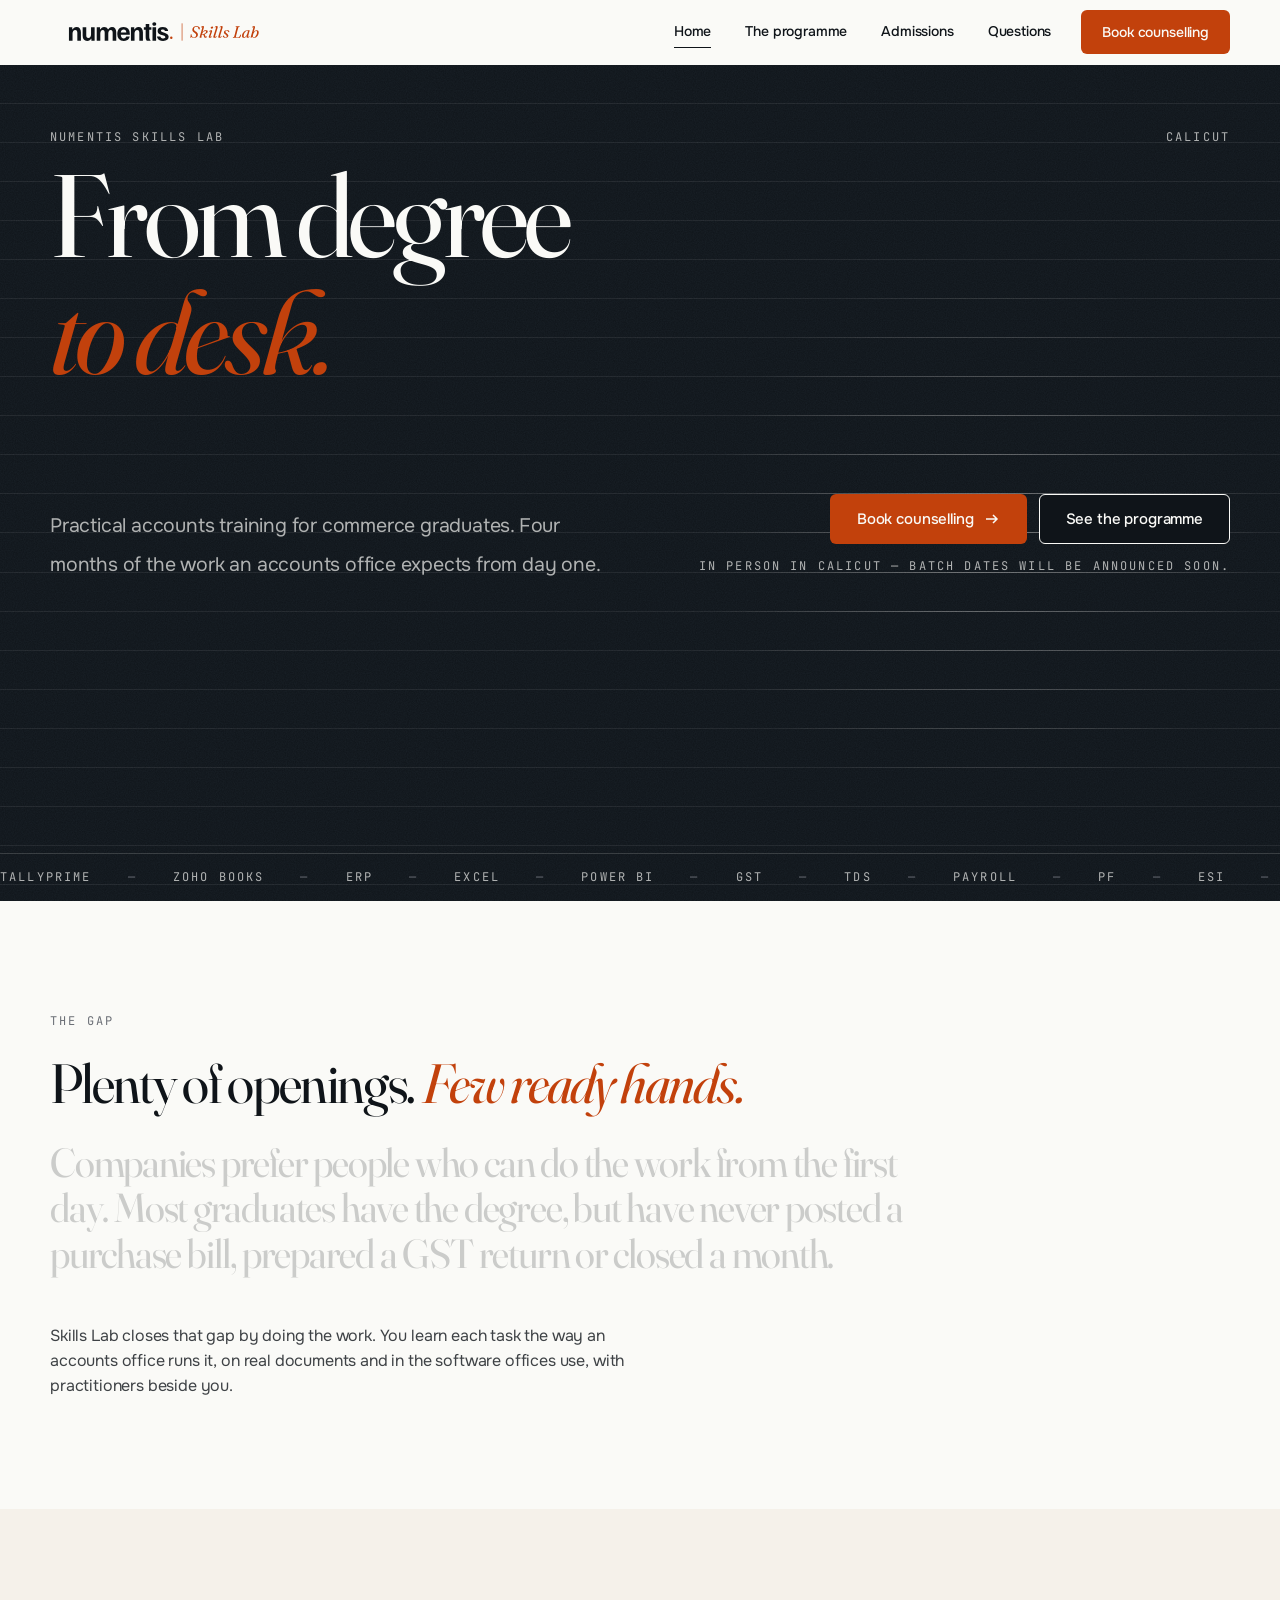
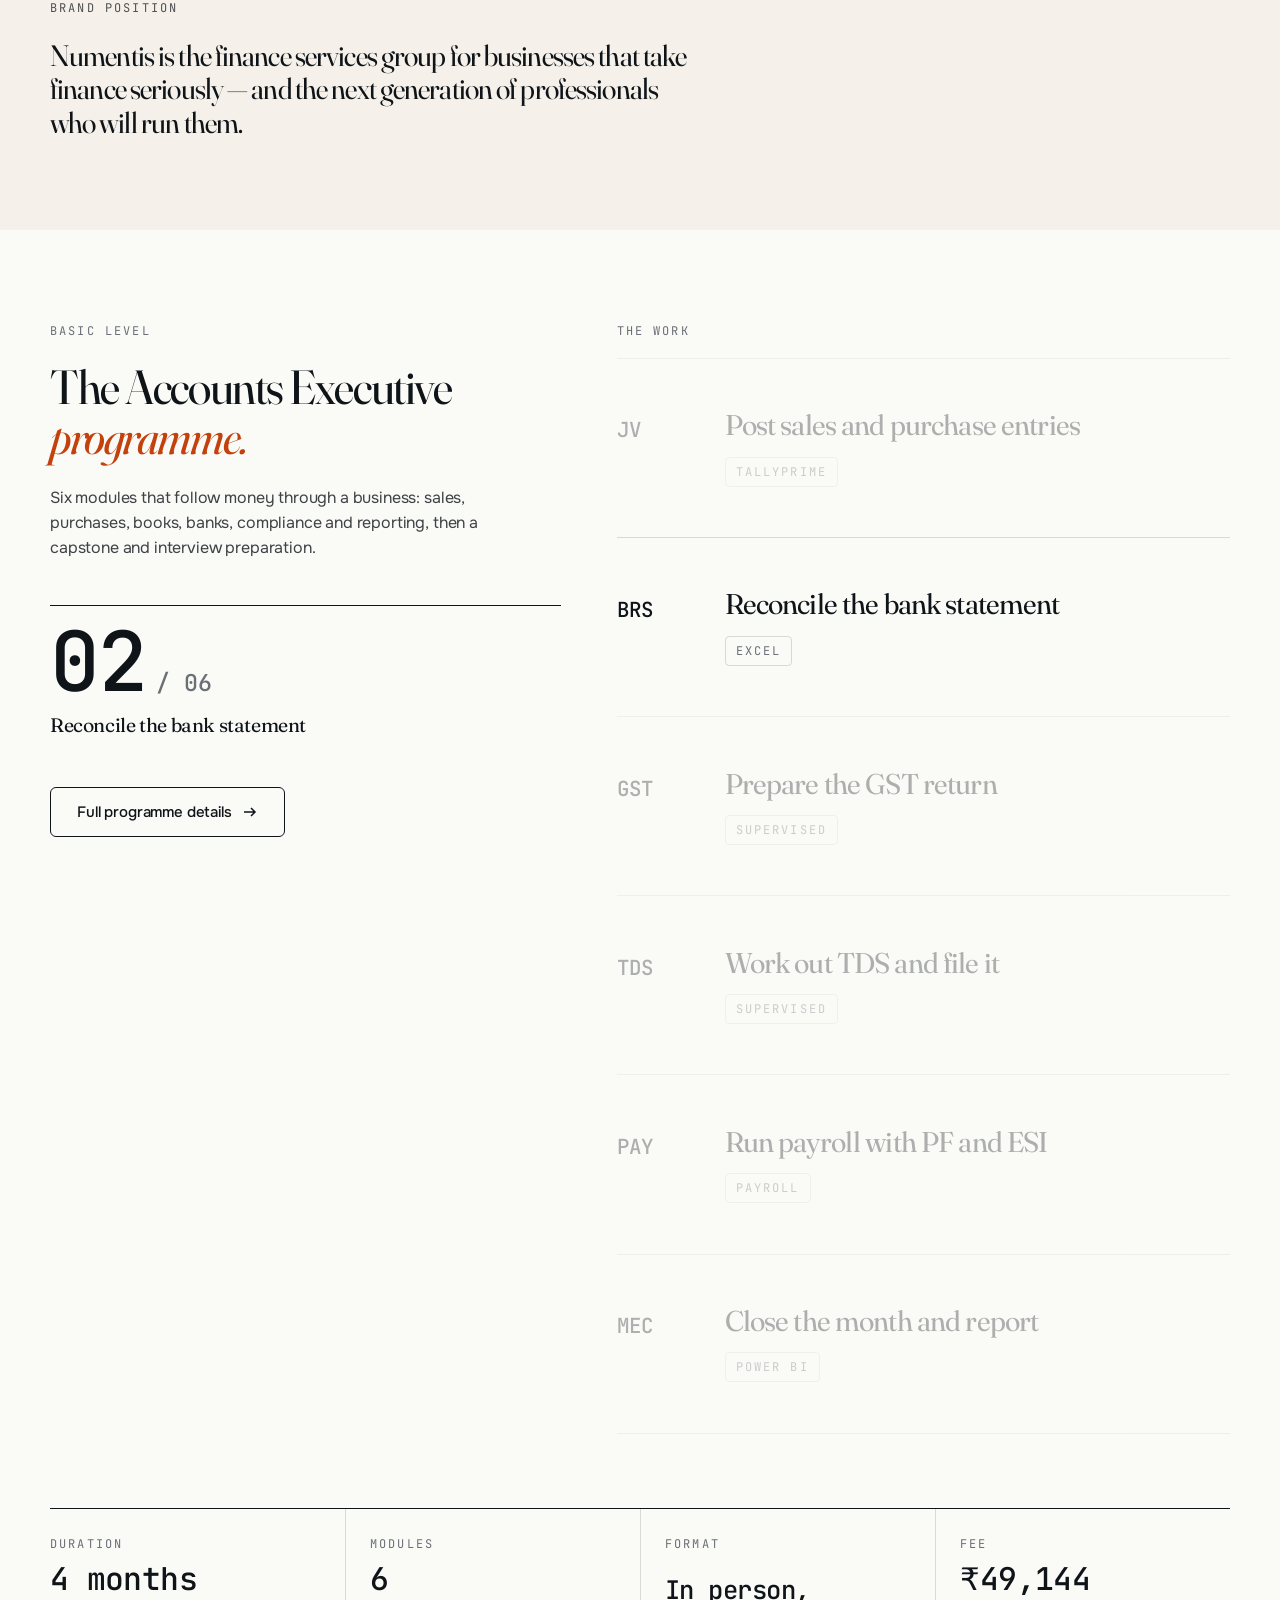
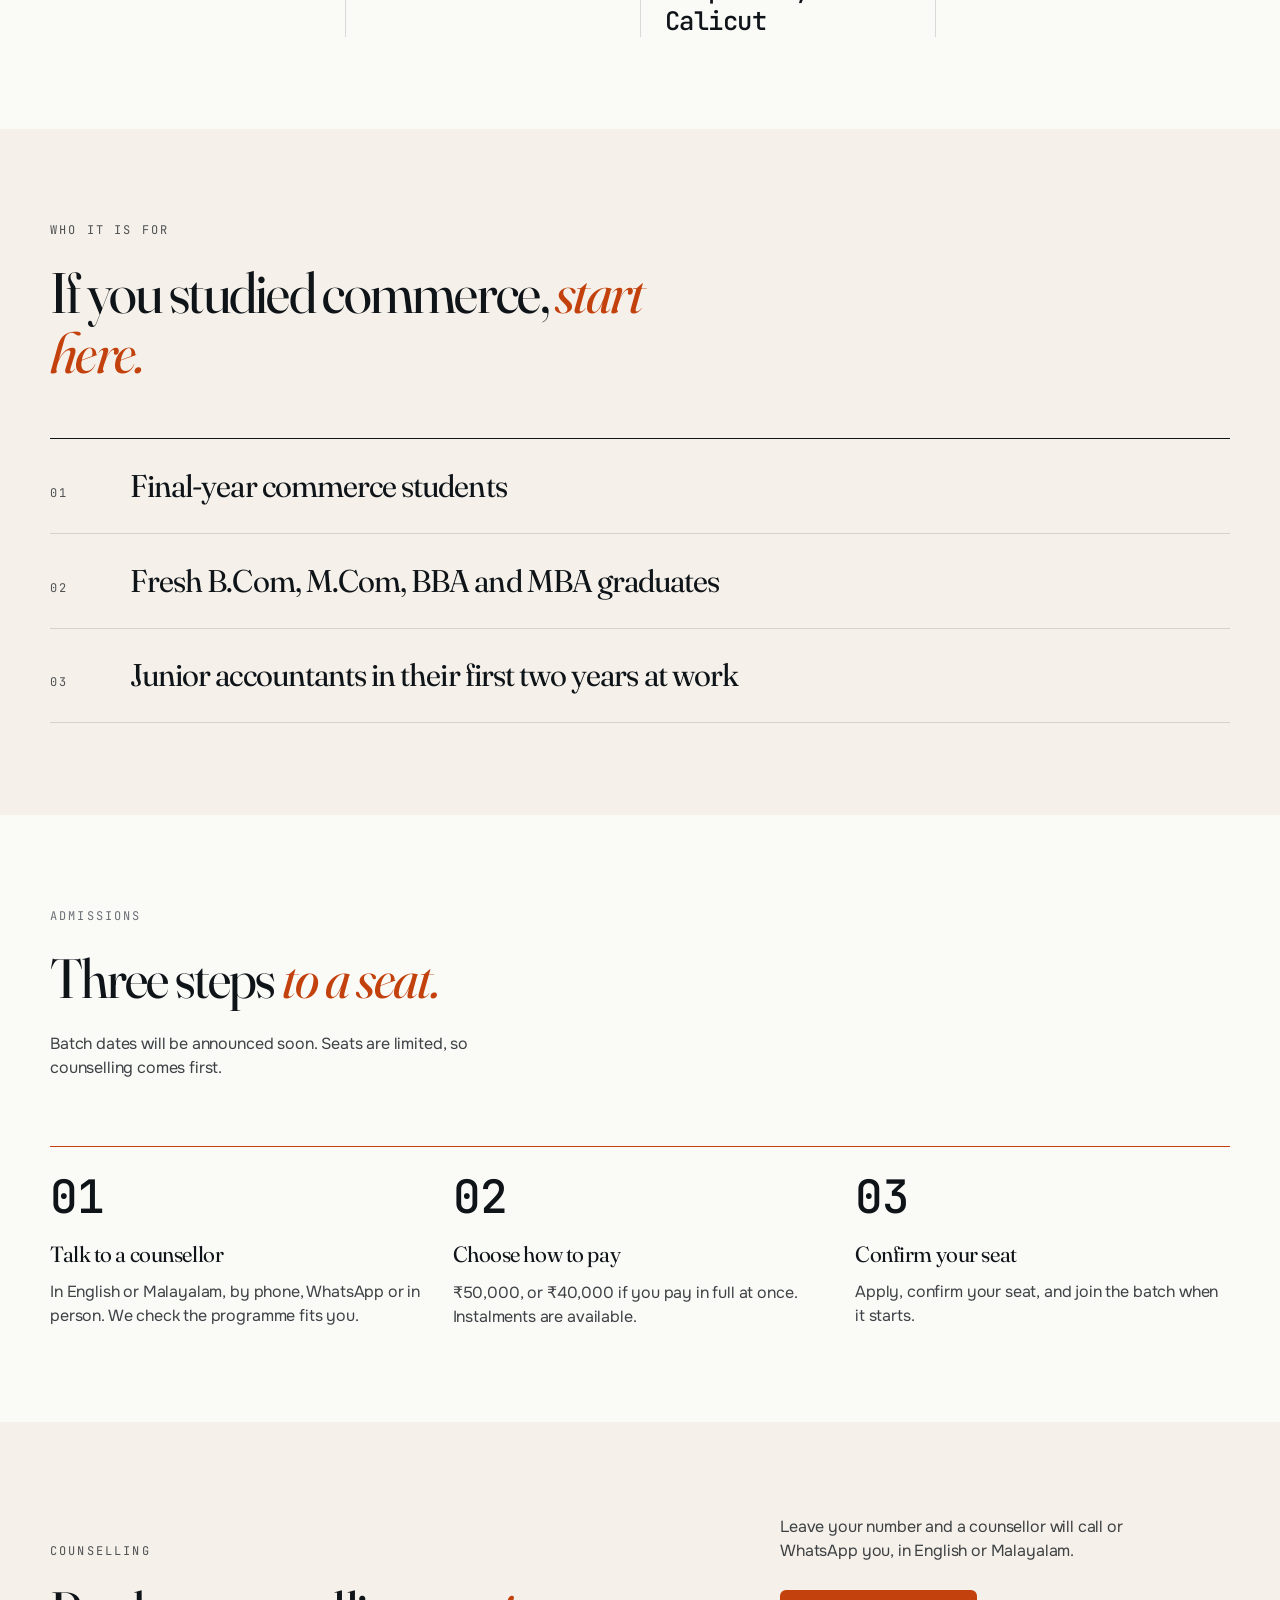
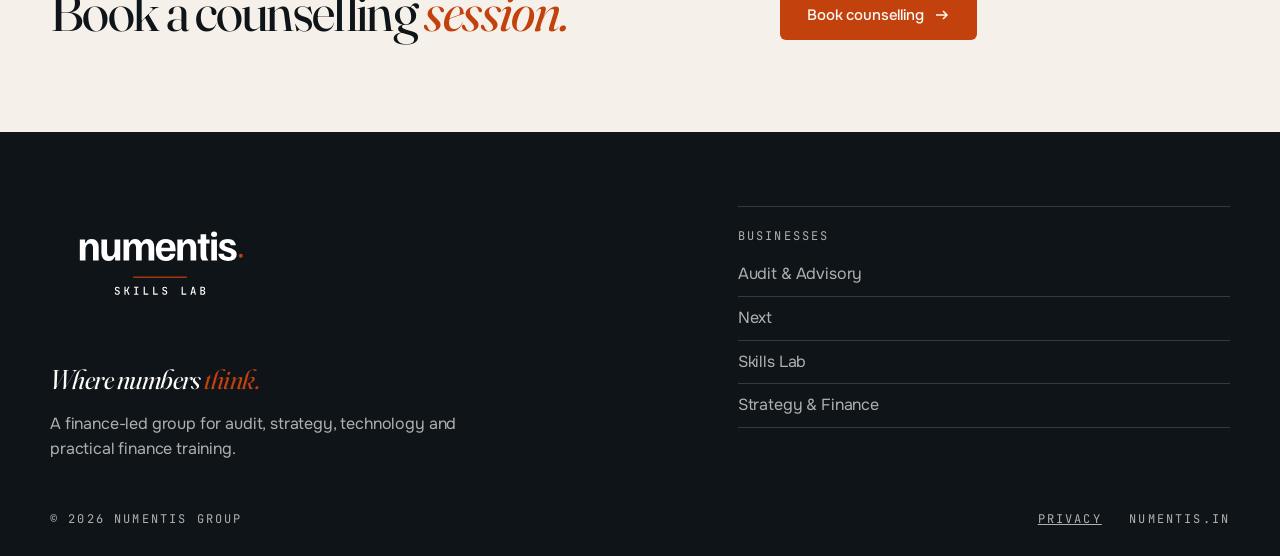
==== commit 0f20f614: "Client review site: hide WhatsApp and call features (they live on skills-lab-v2-ai) Co-Authored-By: " ====
--- a/index.html
+++ b/index.html
@@ -130,7 +130,7 @@
 <section class="sec sec--cream cta">
   <div class="wrap cta__grid">
     <div data-r><p class="label">Counselling</p><h2>Book a counselling <em>session.</em></h2></div>
-    <div data-r style="--d:1"><p class="lead">Leave your number and a counsellor will call or WhatsApp you, in English or Malayalam.</p><a class="btn btn--primary" href="#" data-counsel>Book counselling <span class="arr" aria-hidden="true"><svg viewBox="0 0 16 16" fill="none" stroke="currentColor" stroke-width="1.5" aria-hidden="true"><path d="M2 8h11M9 4l4 4-4 4"/></svg></span></a><div class="talk"><button type="button" class="btn btn--line" data-voice="agent_4501m89wekzhe6ys4kedff6spmjn">Talk to our AI assistant</button><a class="btn btn--line" href="https://wa.me/15551847712?text=Hi" target="_blank" rel="noopener">Chat on WhatsApp</a></div></div>
+    <div data-r style="--d:1"><p class="lead">Leave your number and a counsellor will call or WhatsApp you, in English or Malayalam.</p><a class="btn btn--primary" href="#" data-counsel>Book counselling <span class="arr" aria-hidden="true"><svg viewBox="0 0 16 16" fill="none" stroke="currentColor" stroke-width="1.5" aria-hidden="true"><path d="M2 8h11M9 4l4 4-4 4"/></svg></span></a></div>
   </div>
 </section>
 
@@ -165,7 +165,7 @@
       <p class="err" role="alert"></p>
       <button class="btn btn--primary" type="submit">Book counselling</button>
     </form>
-    <div class="talk"><button type="button" class="btn btn--line" data-voice="agent_4501m89wekzhe6ys4kedff6spmjn">Talk to our AI assistant</button><a class="btn btn--line" href="https://wa.me/15551847712?text=Hi" target="_blank" rel="noopener">Chat on WhatsApp</a></div>
+    
     <div class="done" hidden>
       <div class="dlg__top"><div><p class="label">Counselling</p><h2>Thank you.</h2></div><button type="button" class="x" data-close aria-label="Close">&times;</button></div>
       <p class="s">Preview: this form is not yet connected to the lead system, so nothing was sent.</p>
@@ -173,7 +173,6 @@
   </div>
 </dialog>
 
-<div class="dock" role="group" aria-label="Contact"><a class="dock__b" href="https://wa.me/15551847712?text=Hi" target="_blank" rel="noopener" aria-label="Chat on WhatsApp" title="Chat on WhatsApp"><svg viewBox="0 0 24 24" fill="currentColor" aria-hidden="true"><path d="M17.472 14.382c-.297-.149-1.758-.867-2.03-.967-.273-.099-.471-.148-.67.15-.197.297-.767.966-.94 1.164-.173.199-.347.223-.644.075-.297-.15-1.255-.463-2.39-1.475-.883-.788-1.48-1.761-1.653-2.059-.173-.297-.018-.458.13-.606.134-.133.298-.347.446-.52.149-.174.198-.298.298-.497.099-.198.05-.371-.025-.52-.075-.149-.669-1.612-.916-2.207-.242-.579-.487-.5-.669-.51-.173-.008-.371-.01-.57-.01-.198 0-.52.074-.792.372-.272.297-1.04 1.016-1.04 2.479 0 1.462 1.065 2.875 1.213 3.074.149.198 2.096 3.2 5.077 4.487.709.306 1.262.489 1.694.625.712.227 1.36.195 1.871.118.571-.085 1.758-.719 2.006-1.413.248-.694.248-1.289.173-1.413-.074-.124-.272-.198-.57-.347m-5.421 7.403h-.004a9.87 9.87 0 0 1-5.031-1.378l-.361-.214-3.741.982.998-3.648-.235-.374a9.86 9.86 0 0 1-1.51-5.26c.001-5.45 4.436-9.884 9.888-9.884 2.64 0 5.122 1.03 6.988 2.898a9.825 9.825 0 0 1 2.893 6.994c-.003 5.45-4.437 9.884-9.885 9.884m8.413-18.297A11.815 11.815 0 0 0 12.05 0C5.495 0 .16 5.335.157 11.892c0 2.096.547 4.142 1.588 5.945L.057 24l6.305-1.654a11.882 11.882 0 0 0 5.683 1.448h.005c6.554 0 11.89-5.335 11.893-11.893a11.821 11.821 0 0 0-3.48-8.413z"/></svg></a><button type="button" class="dock__b" data-voice="agent_4501m89wekzhe6ys4kedff6spmjn" aria-label="Talk to our AI assistant" title="Talk to our AI assistant"><svg viewBox="0 0 24 24" fill="none" stroke="currentColor" stroke-width="1.5" stroke-linejoin="round" aria-hidden="true"><path d="M22 16.92v3a2 2 0 0 1-2.18 2 19.79 19.79 0 0 1-8.63-3.07 19.5 19.5 0 0 1-6-6 19.79 19.79 0 0 1-3.07-8.67A2 2 0 0 1 4.11 2h3a2 2 0 0 1 2 1.72c.13.96.36 1.9.7 2.81a2 2 0 0 1-.45 2.11L8.09 9.91a16 16 0 0 0 6 6l1.27-1.27a2 2 0 0 1 2.11-.45c.91.34 1.85.57 2.81.7A2 2 0 0 1 22 16.92z"/></svg></button></div>
 <script src="/assets/site.js" defer></script>
 </body>
 </html>
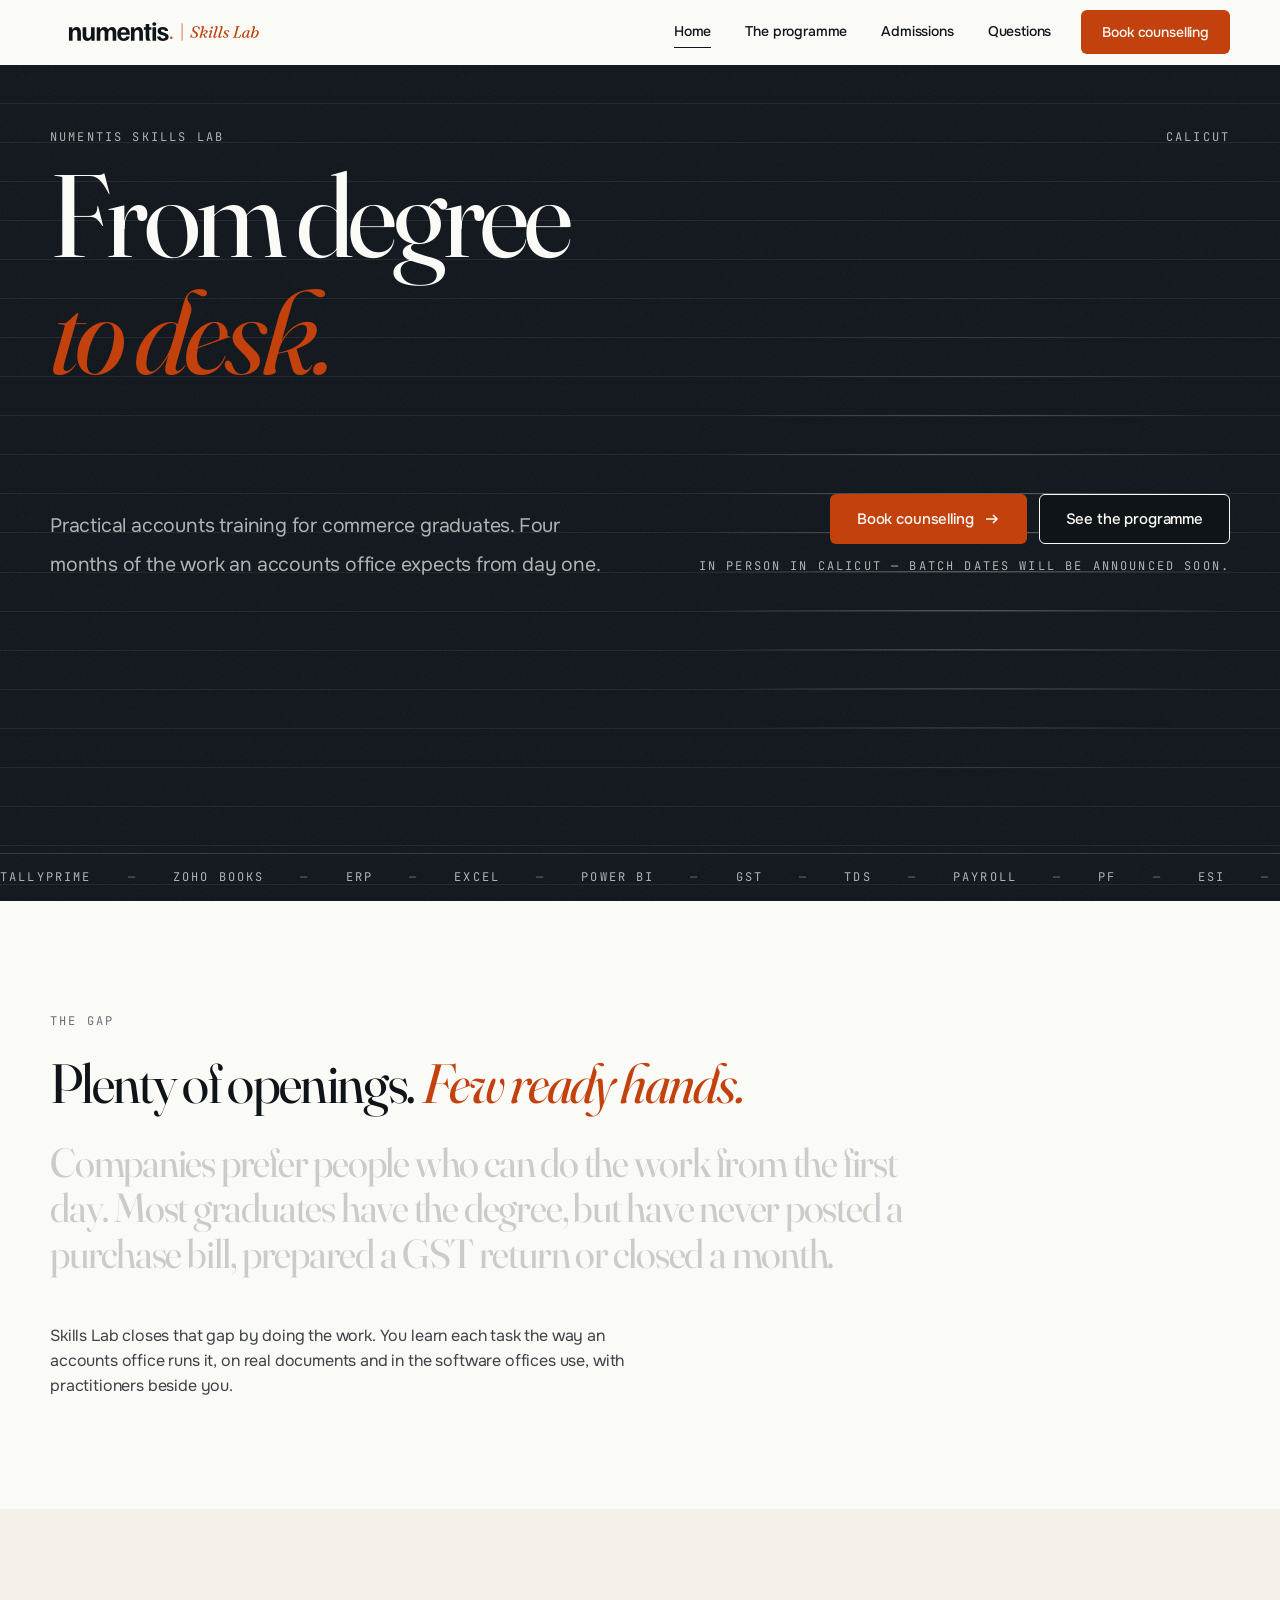
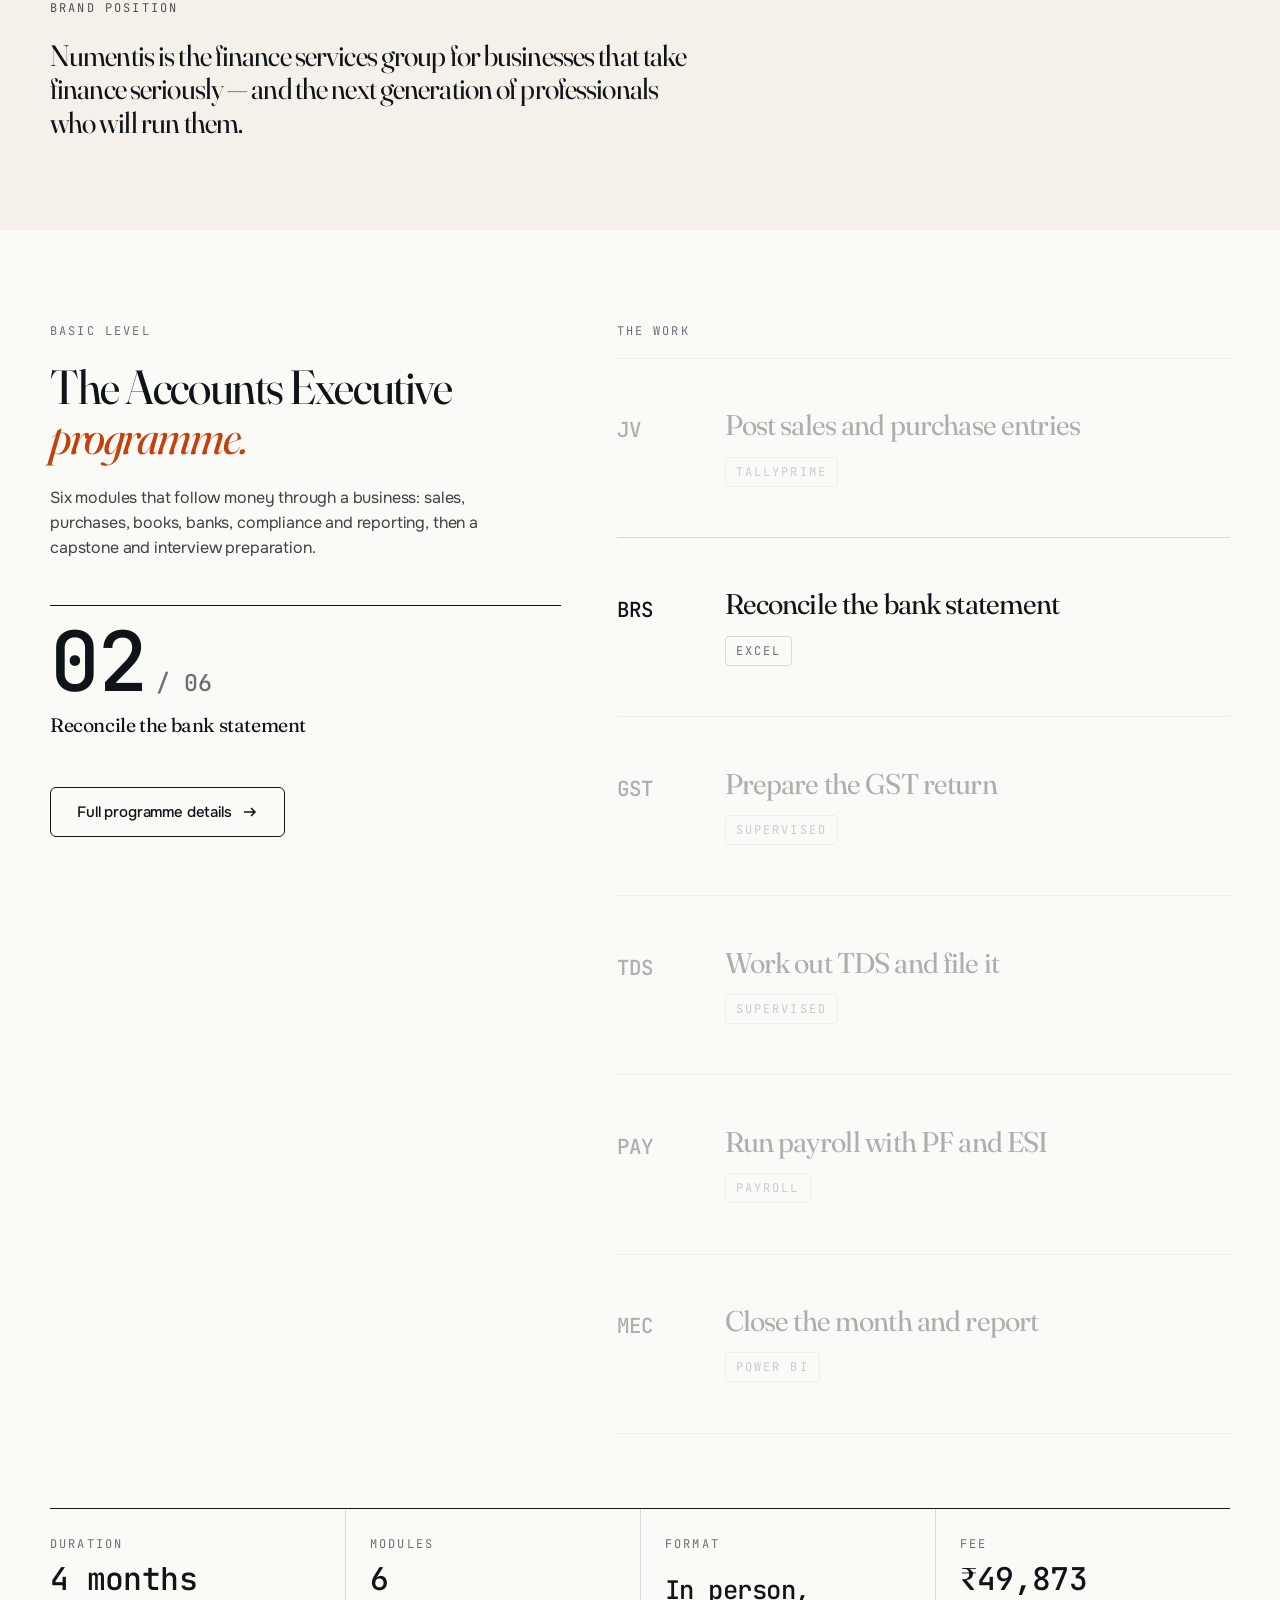
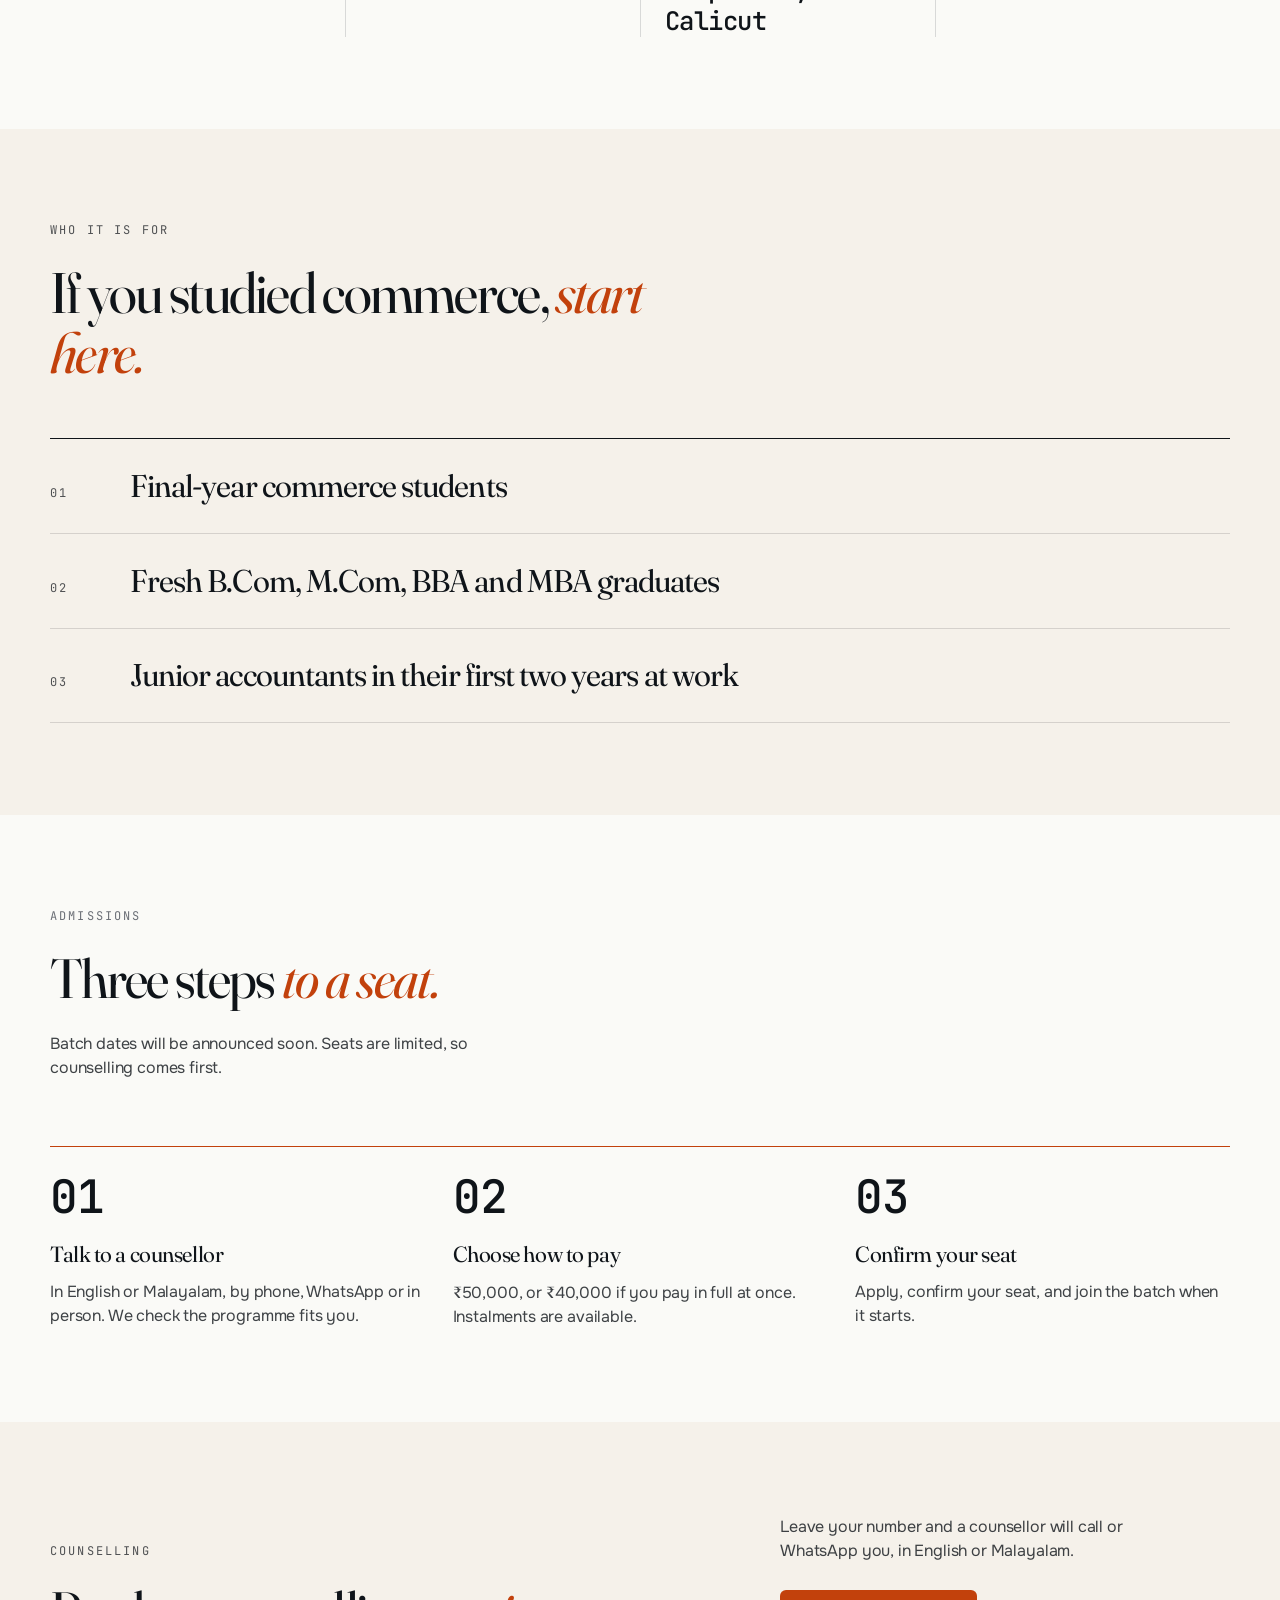
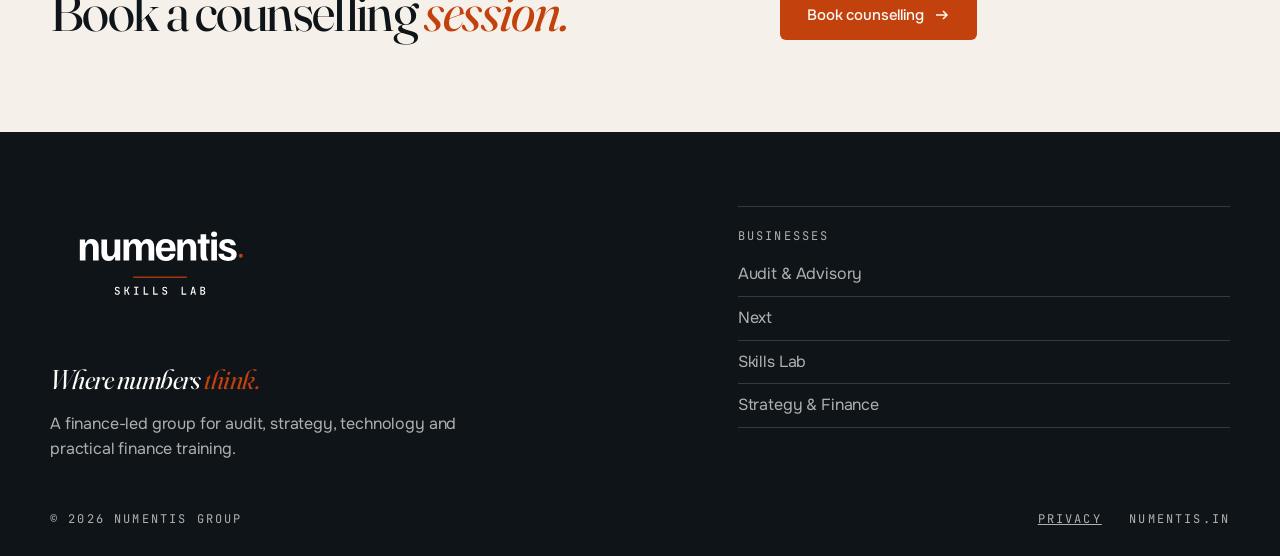
==== commit 080ea794: "Speed: transform-only hero spotlight paused off screen, grain under it, 1.5 KB rupee font, year-long" ====
--- a/index.html
+++ b/index.html
@@ -13,7 +13,7 @@
 <link rel="apple-touch-icon" href="/assets/apple-touch-icon.png">
 <link rel="preload" href="/assets/fonts/fraunces-normal.woff2" as="font" type="font/woff2" crossorigin>
 <link rel="preload" href="/assets/fonts/onest.woff2" as="font" type="font/woff2" crossorigin>
-<link rel="stylesheet" href="/assets/site.css">
+<link rel="stylesheet" href="/assets/site.css?v=8aded7d3a1">
 </head>
 <body>
 <a class="skip" href="#main">Skip to content</a>
@@ -44,7 +44,7 @@
 
 <main id="main">
 <section class="hero dark">
-  <div class="hero__ruled"></div><div class="hero__lit"></div><div class="hero__grain"></div>
+  <div class="hero__ruled"></div><div class="hero__grain"></div><div class="hero__lit" aria-hidden="true"><i></i></div>
   <div class="wrap">
     <div class="hero__eyebrow" data-in="1"><p class="label">Numentis Skills Lab</p><p class="label">Calicut</p></div>
     <h1 aria-label="From degree to desk."><span class="ln" aria-hidden="true"><span>From degree</span></span><span class="ln" aria-hidden="true"><span><em>to desk.</em></span></span></h1>
@@ -173,6 +173,6 @@
   </div>
 </dialog>
 
-<script src="/assets/site.js" defer></script>
+<script src="/assets/site.js?v=b5c5feecea" defer></script>
 </body>
 </html>
--- a/assets/site.css
+++ b/assets/site.css
@@ -35,6 +35,11 @@
 
 /* progress rule */
 .progress{position:fixed;left:0;top:0;height:2px;width:100%;background:var(--terra);transform:scaleX(0);transform-origin:left;z-index:60}
+/* browsers with scroll-driven animations draw the progress rule natively, off the main thread */
+@supports ((animation-timeline:scroll()) and (animation-range:0% 100%)){
+  .progress{animation:progress linear both;animation-timeline:scroll(root)}
+  @keyframes progress{to{transform:scaleX(1)}}
+}
 
 /* buttons */
 .btn{display:inline-flex;align-items:center;justify-content:center;gap:10px;min-height:50px;padding:0 26px;border:1px solid transparent;border-radius:6px;font:500 15px/1 var(--sans);letter-spacing:-.01em;text-decoration:none;cursor:pointer;transition:background .25s ease,color .25s ease,border-color .25s ease,transform .25s var(--ease)}
@@ -82,7 +87,10 @@
 .hero{position:relative;overflow:hidden;min-height:calc(100svh - var(--hdr));display:flex;flex-direction:column;justify-content:space-between;padding-top:clamp(40px,5.04vw,69.12px)}
 .hero__ruled,.hero__lit,.hero__grain{position:absolute;inset:0;pointer-events:none}
 .hero__ruled{background-image:repeating-linear-gradient(to bottom,transparent 0 51px,rgba(107,111,118,.14) 51px 52px)}
-.hero__lit{background-image:repeating-linear-gradient(to bottom,transparent 0 51px,rgba(250,250,247,.38) 51px 52px);-webkit-mask-image:radial-gradient(circle 280px at var(--mx,70%) var(--my,35%),#000 0,transparent 100%);mask-image:radial-gradient(circle 280px at var(--mx,70%) var(--my,35%),#000 0,transparent 100%)}
+/* spotlight: a fixed 560px soft disc moved only with transform (no repaint); the inner lines are shifted to stay on the ruling */
+.hero__lit{display:none;inset:auto;left:0;top:0;width:560px;height:560px;overflow:hidden;-webkit-mask-image:radial-gradient(circle 280px at 50% 50%,#000 0,transparent 100%);mask-image:radial-gradient(circle 280px at 50% 50%,#000 0,transparent 100%);will-change:transform}
+.js .hero__lit{display:block}
+.hero__lit>i{position:absolute;left:0;top:0;width:100%;height:612px;background-image:repeating-linear-gradient(to bottom,transparent 0 51px,rgba(250,250,247,.38) 51px 52px);will-change:transform}
 .hero__grain{opacity:.5;mix-blend-mode:soft-light;background-image:url("data:image/svg+xml;utf8,<svg xmlns='http://www.w3.org/2000/svg' width='220' height='220'><filter id='n'><feTurbulence type='fractalNoise' baseFrequency='.9' numOctaves='2' stitchTiles='stitch'/><feColorMatrix values='0 0 0 0 1  0 0 0 0 1  0 0 0 0 1  0 0 0 .55 0'/></filter><rect width='100%' height='100%' filter='url(%23n)'/></svg>")}
 .hero .wrap{position:relative}
 .hero__eyebrow{display:flex;justify-content:space-between;gap:16px;flex-wrap:wrap}
@@ -103,9 +111,9 @@
 .js .hero h1 .ln>span{transform:translateY(105%);transition:transform 1s var(--ease)}
 .js .hero.go h1 .ln>span{transform:none}
 .js .hero.go h1 .ln:nth-child(2)>span{transition-delay:.12s}
-.js .hero [data-in]{opacity:0;transform:translateY(16px);transition:opacity .8s ease,transform .9s var(--ease)}
+.js .hero [data-in]{opacity:0;transform:translateY(16px);transition:opacity .6s ease,transform .8s var(--ease)}
 .js .hero.go [data-in]{opacity:1;transform:none}
-.js .hero.go [data-in="1"]{transition-delay:.5s}.js .hero.go [data-in="2"]{transition-delay:.65s}.js .hero.go [data-in="3"]{transition-delay:.8s}
+.js .hero.go [data-in="1"]{transition-delay:.1s}.js .hero.go [data-in="2"]{transition-delay:.2s}.js .hero.go [data-in="3"]{transition-delay:.3s}
 
 /* GAP — words light up on scroll */
 .gap{padding-block:clamp(88px,8.64vw,129.6px)}
@@ -326,7 +334,7 @@
 /* v4 hero: notebook grid. Every text row sits on a ruled line (pitch --rl). */
 .hero{--rl:clamp(30px,min(3.05vw,5.2svh),48px);--hf:3;--bo1:.408;--bo2:-.665;--bo3:.338;--bo4:.405;height:calc(100svh - var(--hdr));min-height:470px;padding-top:var(--rl)}
 .hero__ruled{background-image:repeating-linear-gradient(to bottom,transparent 0 calc(var(--rl) - 1px),rgba(107,111,118,.16) calc(var(--rl) - 1px) var(--rl))}
-.hero__lit{background-image:repeating-linear-gradient(to bottom,transparent 0 calc(var(--rl) - 1px),rgba(250,250,247,.38) calc(var(--rl) - 1px) var(--rl))}
+.hero__lit>i{height:calc(560px + var(--rl));background-image:repeating-linear-gradient(to bottom,transparent 0 calc(var(--rl) - 1px),rgba(250,250,247,.38) calc(var(--rl) - 1px) var(--rl))}
 .hero__eyebrow{height:var(--rl);align-items:flex-start}
 .hero__eyebrow .label{line-height:var(--rl);height:var(--rl);position:relative;top:calc(var(--bo1)*var(--rl) - 2px)}
 .hero h1{font-size:calc(var(--rl)*var(--hf));line-height:1.05;margin-top:var(--rl);letter-spacing:-.04em}
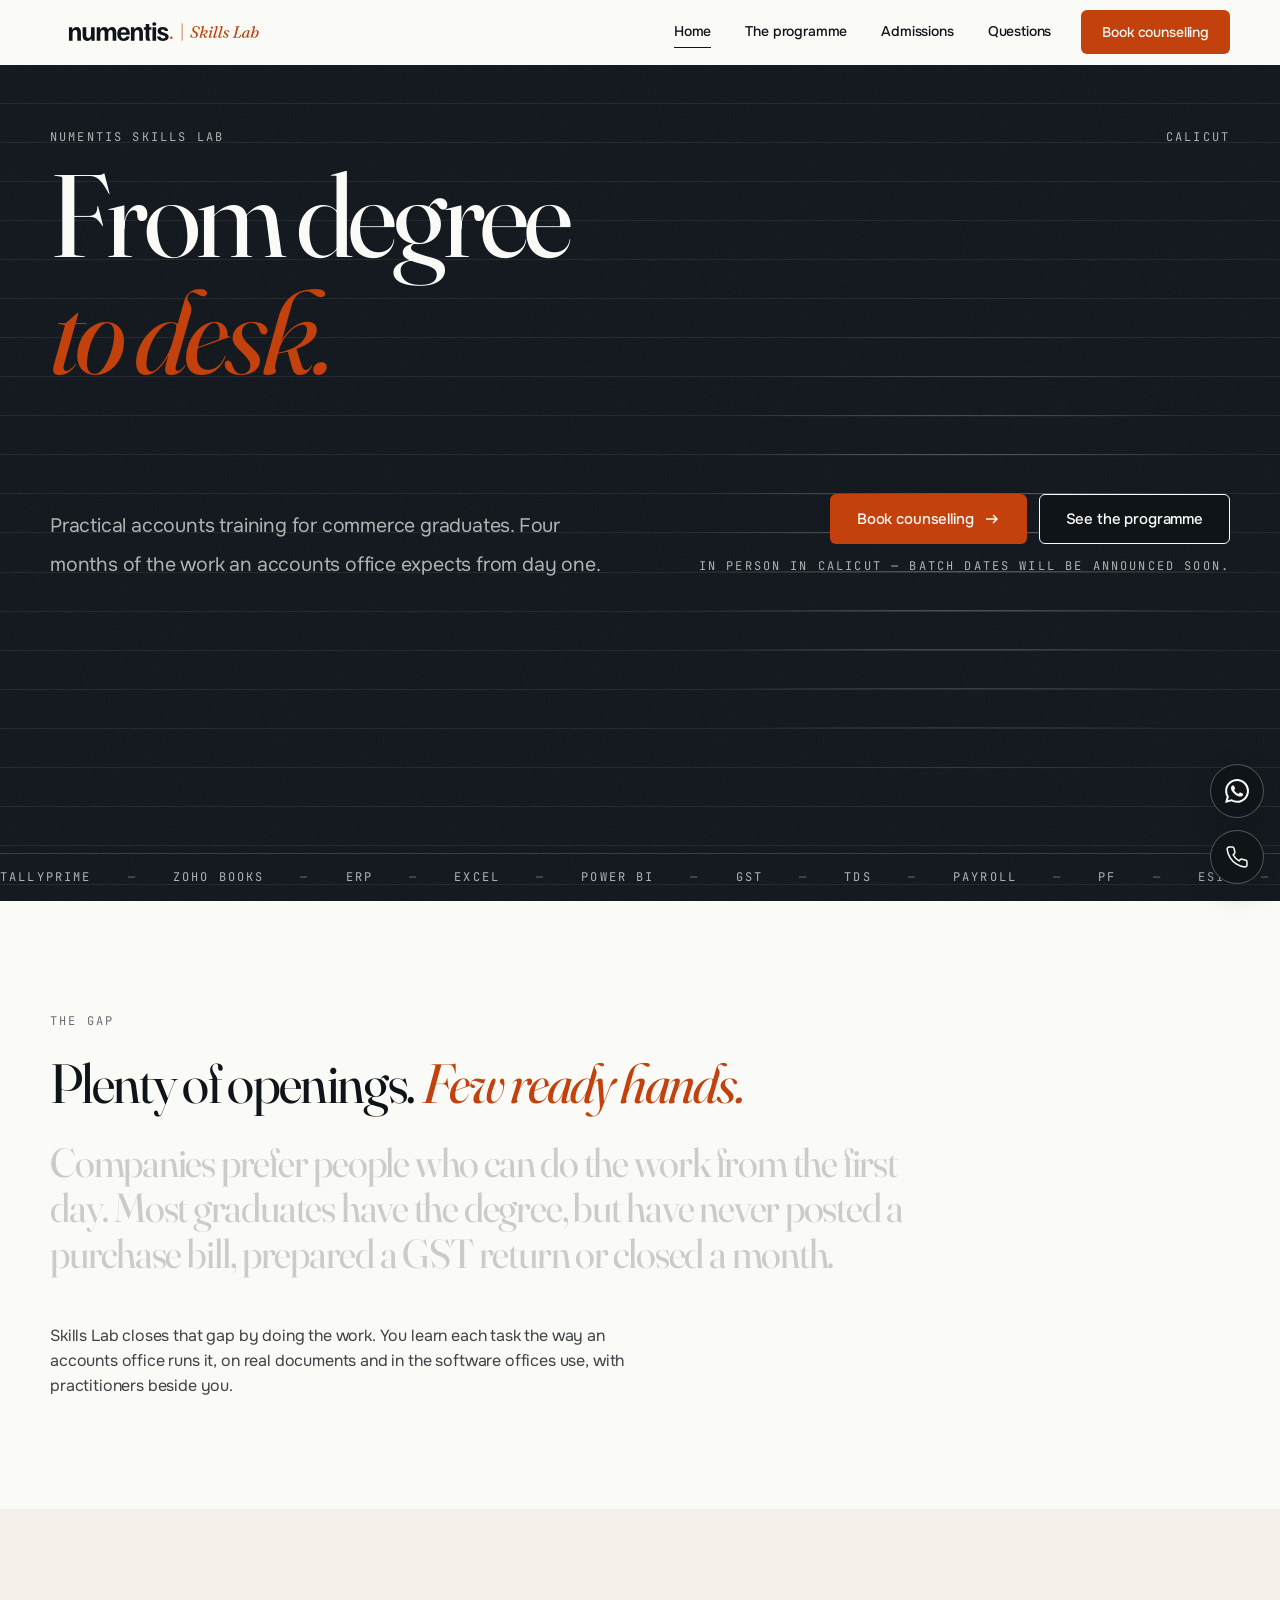
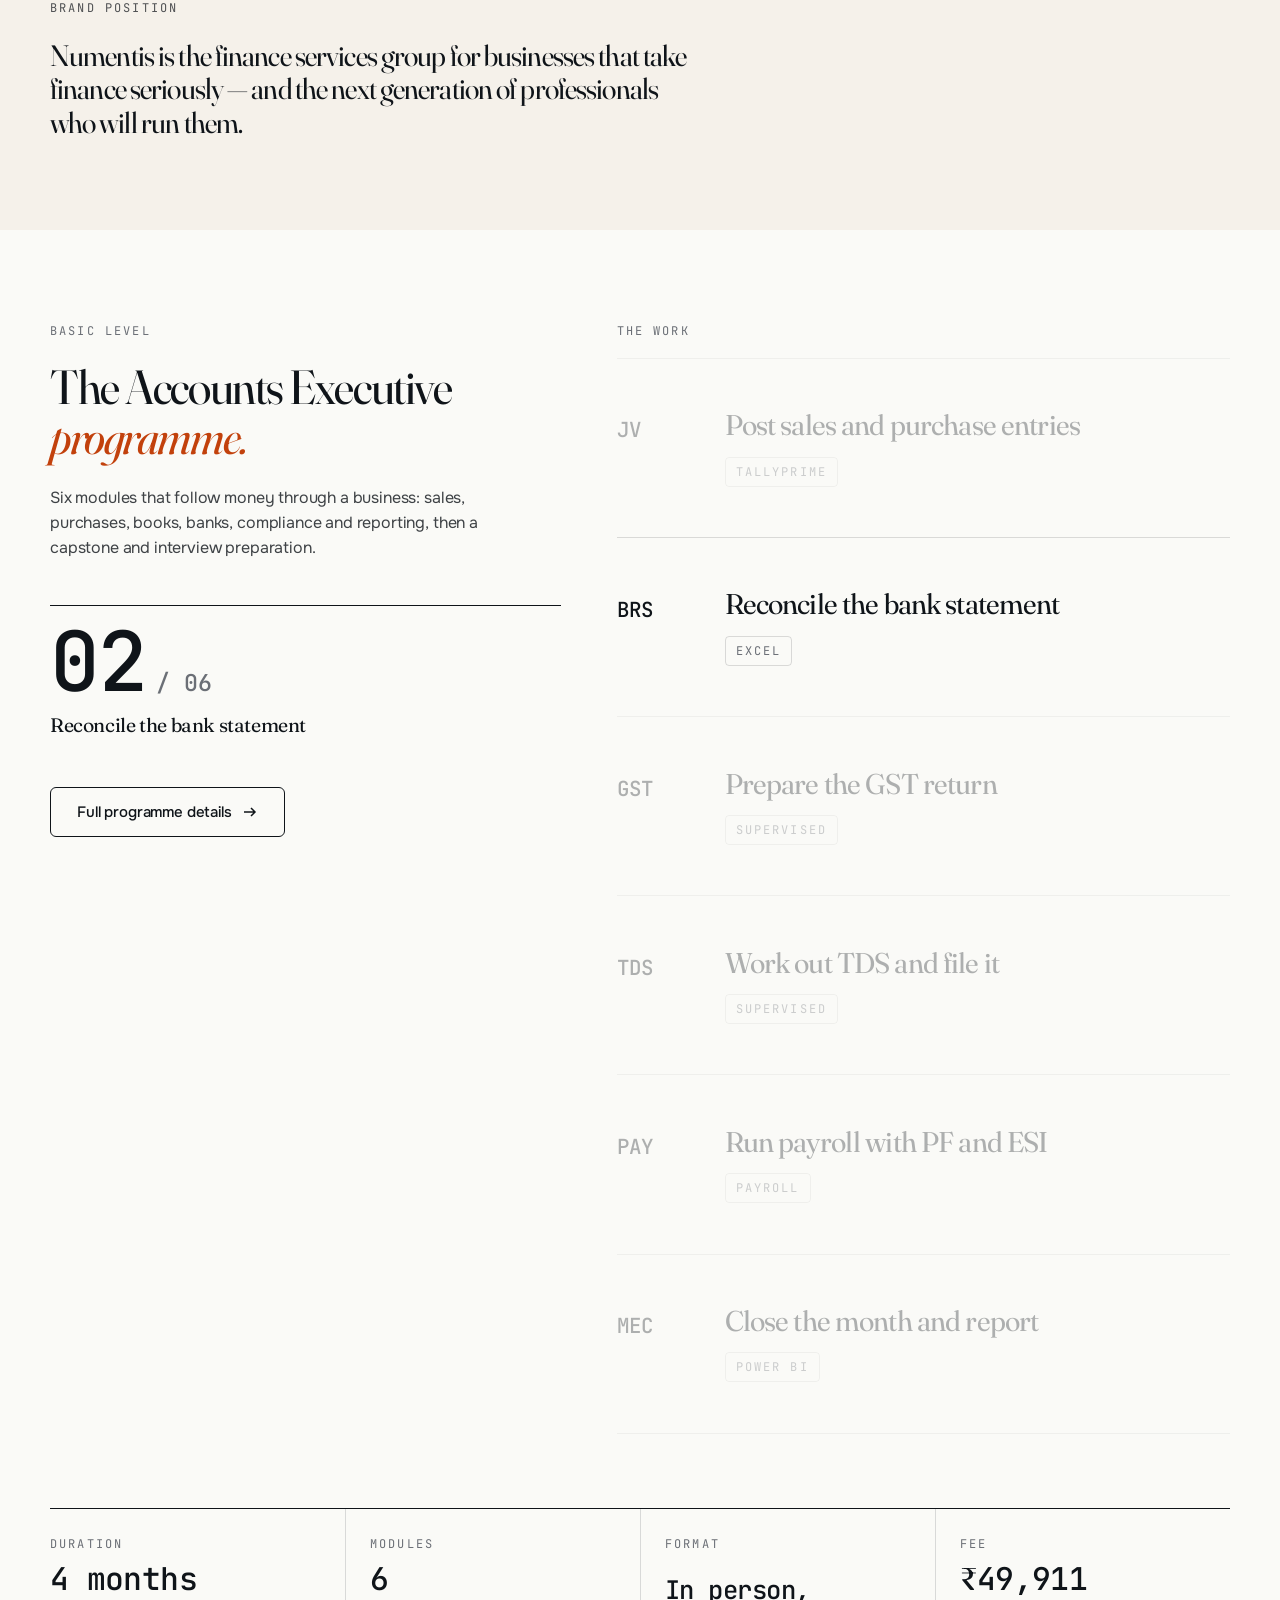
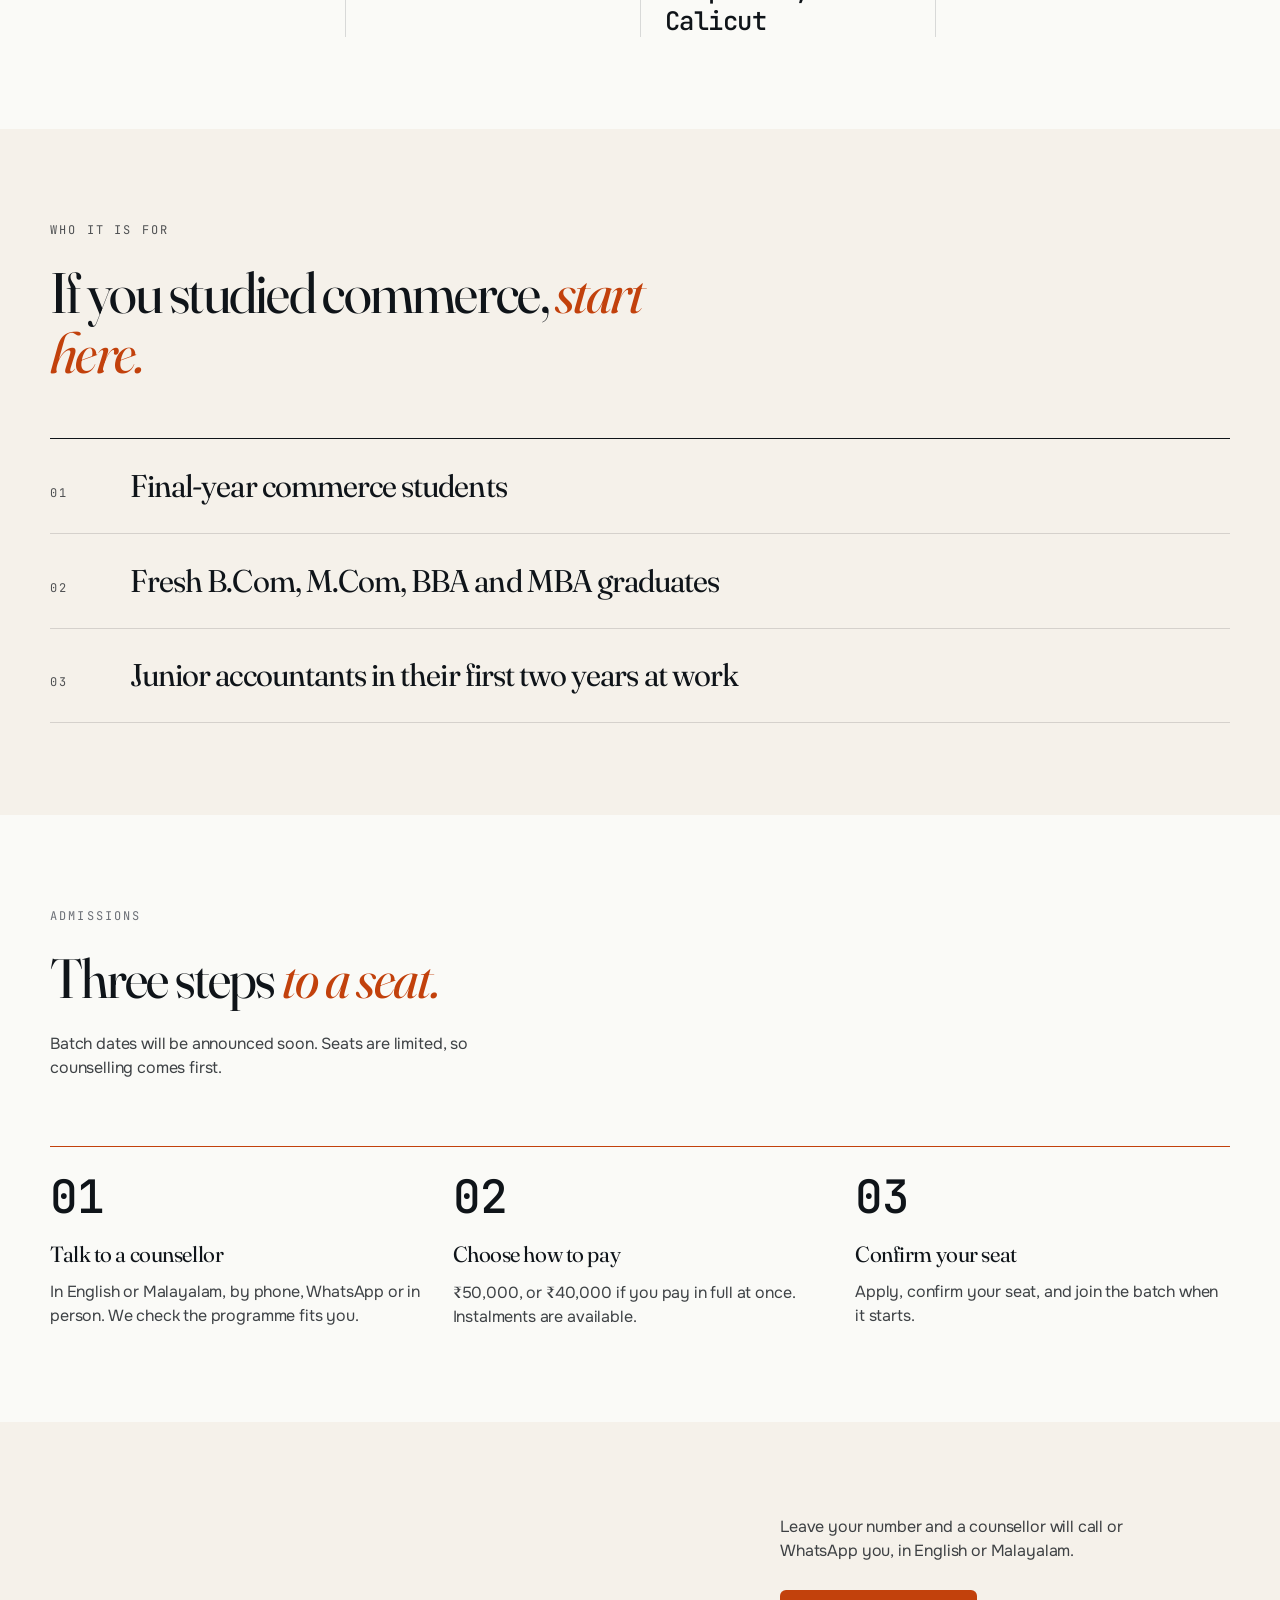
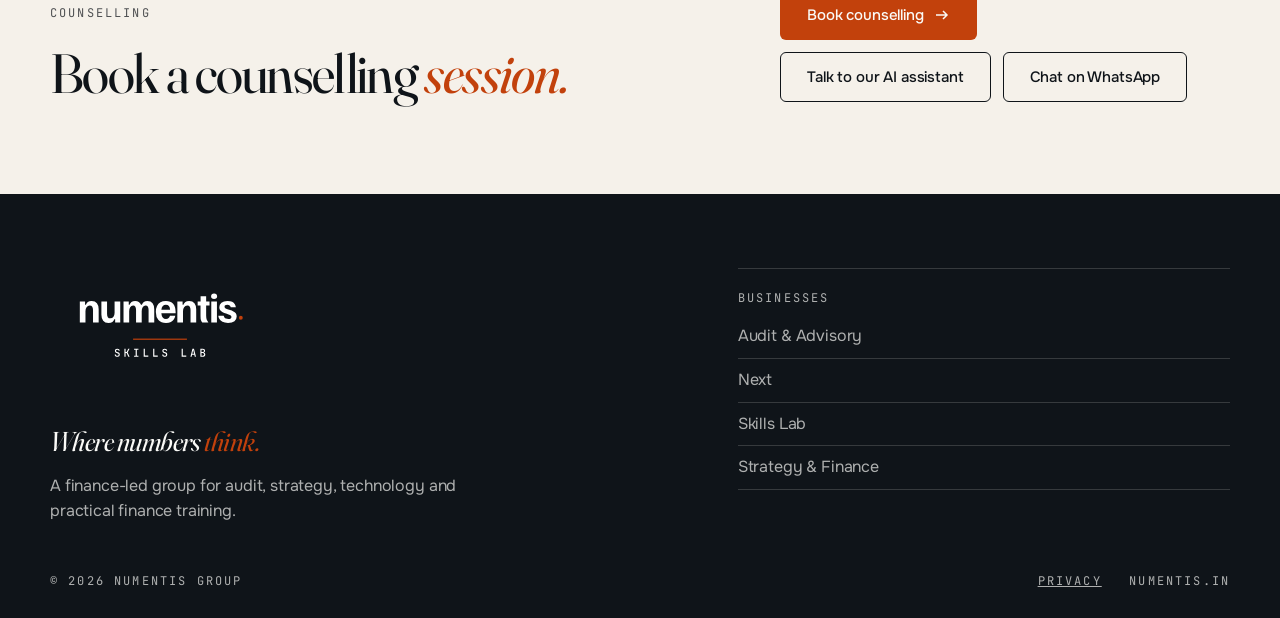
==== commit 7151de5c: "Speed: transform-only hero spotlight paused off screen, grain under it, 1.5 KB rupee font, year-long" ====
--- a/index.html
+++ b/index.html
@@ -13,7 +13,7 @@
 <link rel="apple-touch-icon" href="/assets/apple-touch-icon.png">
 <link rel="preload" href="/assets/fonts/fraunces-normal.woff2" as="font" type="font/woff2" crossorigin>
 <link rel="preload" href="/assets/fonts/onest.woff2" as="font" type="font/woff2" crossorigin>
-<link rel="stylesheet" href="/assets/site.css?v=8aded7d3a1">
+<link rel="stylesheet" href="/assets/site.css?v=ad17c948e1">
 </head>
 <body>
 <a class="skip" href="#main">Skip to content</a>
@@ -130,7 +130,7 @@
 <section class="sec sec--cream cta">
   <div class="wrap cta__grid">
     <div data-r><p class="label">Counselling</p><h2>Book a counselling <em>session.</em></h2></div>
-    <div data-r style="--d:1"><p class="lead">Leave your number and a counsellor will call or WhatsApp you, in English or Malayalam.</p><a class="btn btn--primary" href="#" data-counsel>Book counselling <span class="arr" aria-hidden="true"><svg viewBox="0 0 16 16" fill="none" stroke="currentColor" stroke-width="1.5" aria-hidden="true"><path d="M2 8h11M9 4l4 4-4 4"/></svg></span></a></div>
+    <div data-r style="--d:1"><p class="lead">Leave your number and a counsellor will call or WhatsApp you, in English or Malayalam.</p><a class="btn btn--primary" href="#" data-counsel>Book counselling <span class="arr" aria-hidden="true"><svg viewBox="0 0 16 16" fill="none" stroke="currentColor" stroke-width="1.5" aria-hidden="true"><path d="M2 8h11M9 4l4 4-4 4"/></svg></span></a><div class="talk"><button type="button" class="btn btn--line" data-voice="agent_4501m89wekzhe6ys4kedff6spmjn">Talk to our AI assistant</button><a class="btn btn--line" href="https://wa.me/15551847712?text=Hi" target="_blank" rel="noopener">Chat on WhatsApp</a></div></div>
   </div>
 </section>
 
@@ -165,7 +165,7 @@
       <p class="err" role="alert"></p>
       <button class="btn btn--primary" type="submit">Book counselling</button>
     </form>
-    
+    <div class="talk"><button type="button" class="btn btn--line" data-voice="agent_4501m89wekzhe6ys4kedff6spmjn">Talk to our AI assistant</button><a class="btn btn--line" href="https://wa.me/15551847712?text=Hi" target="_blank" rel="noopener">Chat on WhatsApp</a></div>
     <div class="done" hidden>
       <div class="dlg__top"><div><p class="label">Counselling</p><h2>Thank you.</h2></div><button type="button" class="x" data-close aria-label="Close">&times;</button></div>
       <p class="s">Preview: this form is not yet connected to the lead system, so nothing was sent.</p>
@@ -173,6 +173,7 @@
   </div>
 </dialog>
 
-<script src="/assets/site.js?v=b5c5feecea" defer></script>
+<div class="dock" role="group" aria-label="Contact"><a class="dock__b" href="https://wa.me/15551847712?text=Hi" target="_blank" rel="noopener" aria-label="Chat on WhatsApp" title="Chat on WhatsApp"><svg viewBox="0 0 24 24" fill="currentColor" aria-hidden="true"><path d="M17.472 14.382c-.297-.149-1.758-.867-2.03-.967-.273-.099-.471-.148-.67.15-.197.297-.767.966-.94 1.164-.173.199-.347.223-.644.075-.297-.15-1.255-.463-2.39-1.475-.883-.788-1.48-1.761-1.653-2.059-.173-.297-.018-.458.13-.606.134-.133.298-.347.446-.52.149-.174.198-.298.298-.497.099-.198.05-.371-.025-.52-.075-.149-.669-1.612-.916-2.207-.242-.579-.487-.5-.669-.51-.173-.008-.371-.01-.57-.01-.198 0-.52.074-.792.372-.272.297-1.04 1.016-1.04 2.479 0 1.462 1.065 2.875 1.213 3.074.149.198 2.096 3.2 5.077 4.487.709.306 1.262.489 1.694.625.712.227 1.36.195 1.871.118.571-.085 1.758-.719 2.006-1.413.248-.694.248-1.289.173-1.413-.074-.124-.272-.198-.57-.347m-5.421 7.403h-.004a9.87 9.87 0 0 1-5.031-1.378l-.361-.214-3.741.982.998-3.648-.235-.374a9.86 9.86 0 0 1-1.51-5.26c.001-5.45 4.436-9.884 9.888-9.884 2.64 0 5.122 1.03 6.988 2.898a9.825 9.825 0 0 1 2.893 6.994c-.003 5.45-4.437 9.884-9.885 9.884m8.413-18.297A11.815 11.815 0 0 0 12.05 0C5.495 0 .16 5.335.157 11.892c0 2.096.547 4.142 1.588 5.945L.057 24l6.305-1.654a11.882 11.882 0 0 0 5.683 1.448h.005c6.554 0 11.89-5.335 11.893-11.893a11.821 11.821 0 0 0-3.48-8.413z"/></svg></a><button type="button" class="dock__b" data-voice="agent_4501m89wekzhe6ys4kedff6spmjn" aria-label="Talk to our AI assistant" title="Talk to our AI assistant"><svg viewBox="0 0 24 24" fill="none" stroke="currentColor" stroke-width="1.5" stroke-linejoin="round" aria-hidden="true"><path d="M22 16.92v3a2 2 0 0 1-2.18 2 19.79 19.79 0 0 1-8.63-3.07 19.5 19.5 0 0 1-6-6 19.79 19.79 0 0 1-3.07-8.67A2 2 0 0 1 4.11 2h3a2 2 0 0 1 2 1.72c.13.96.36 1.9.7 2.81a2 2 0 0 1-.45 2.11L8.09 9.91a16 16 0 0 0 6 6l1.27-1.27a2 2 0 0 1 2.11-.45c.91.34 1.85.57 2.81.7A2 2 0 0 1 22 16.92z"/></svg></button></div>
+<script src="/assets/site.js?v=e31dd27298" defer></script>
 </body>
 </html>
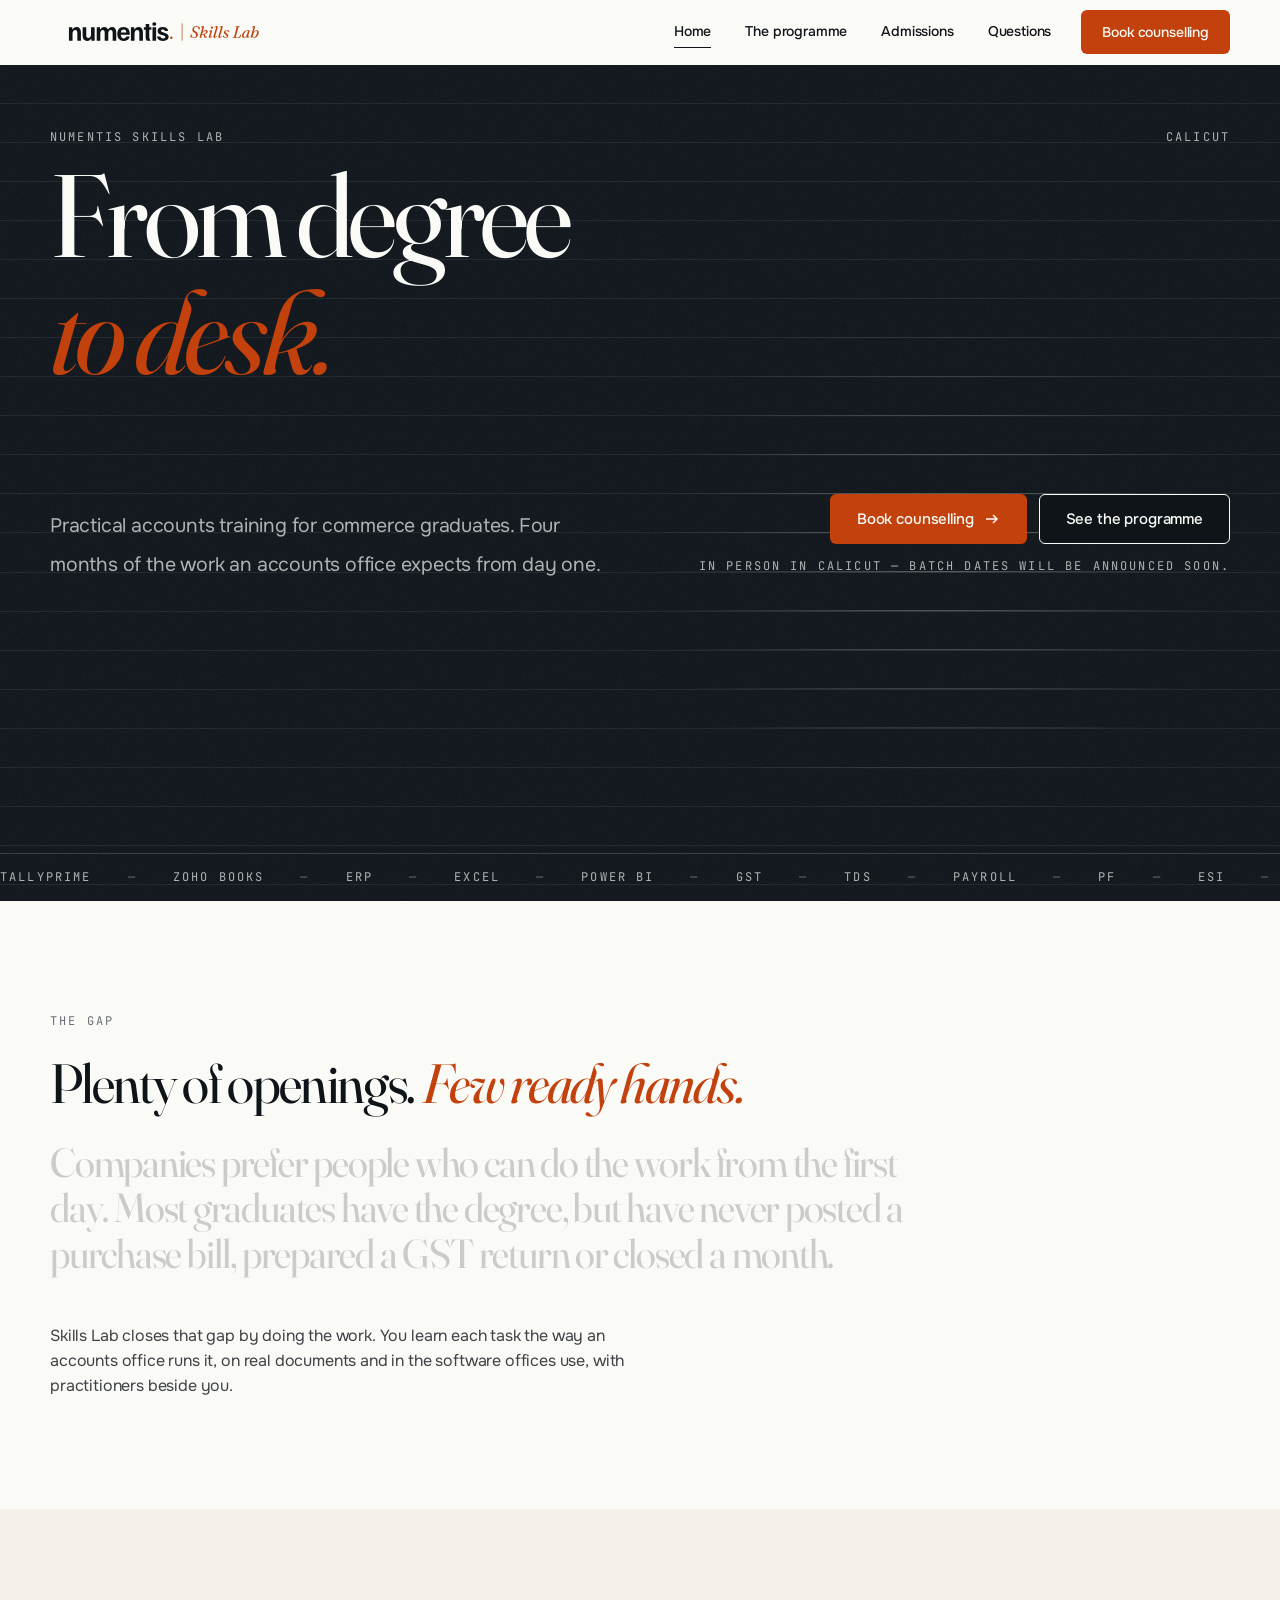
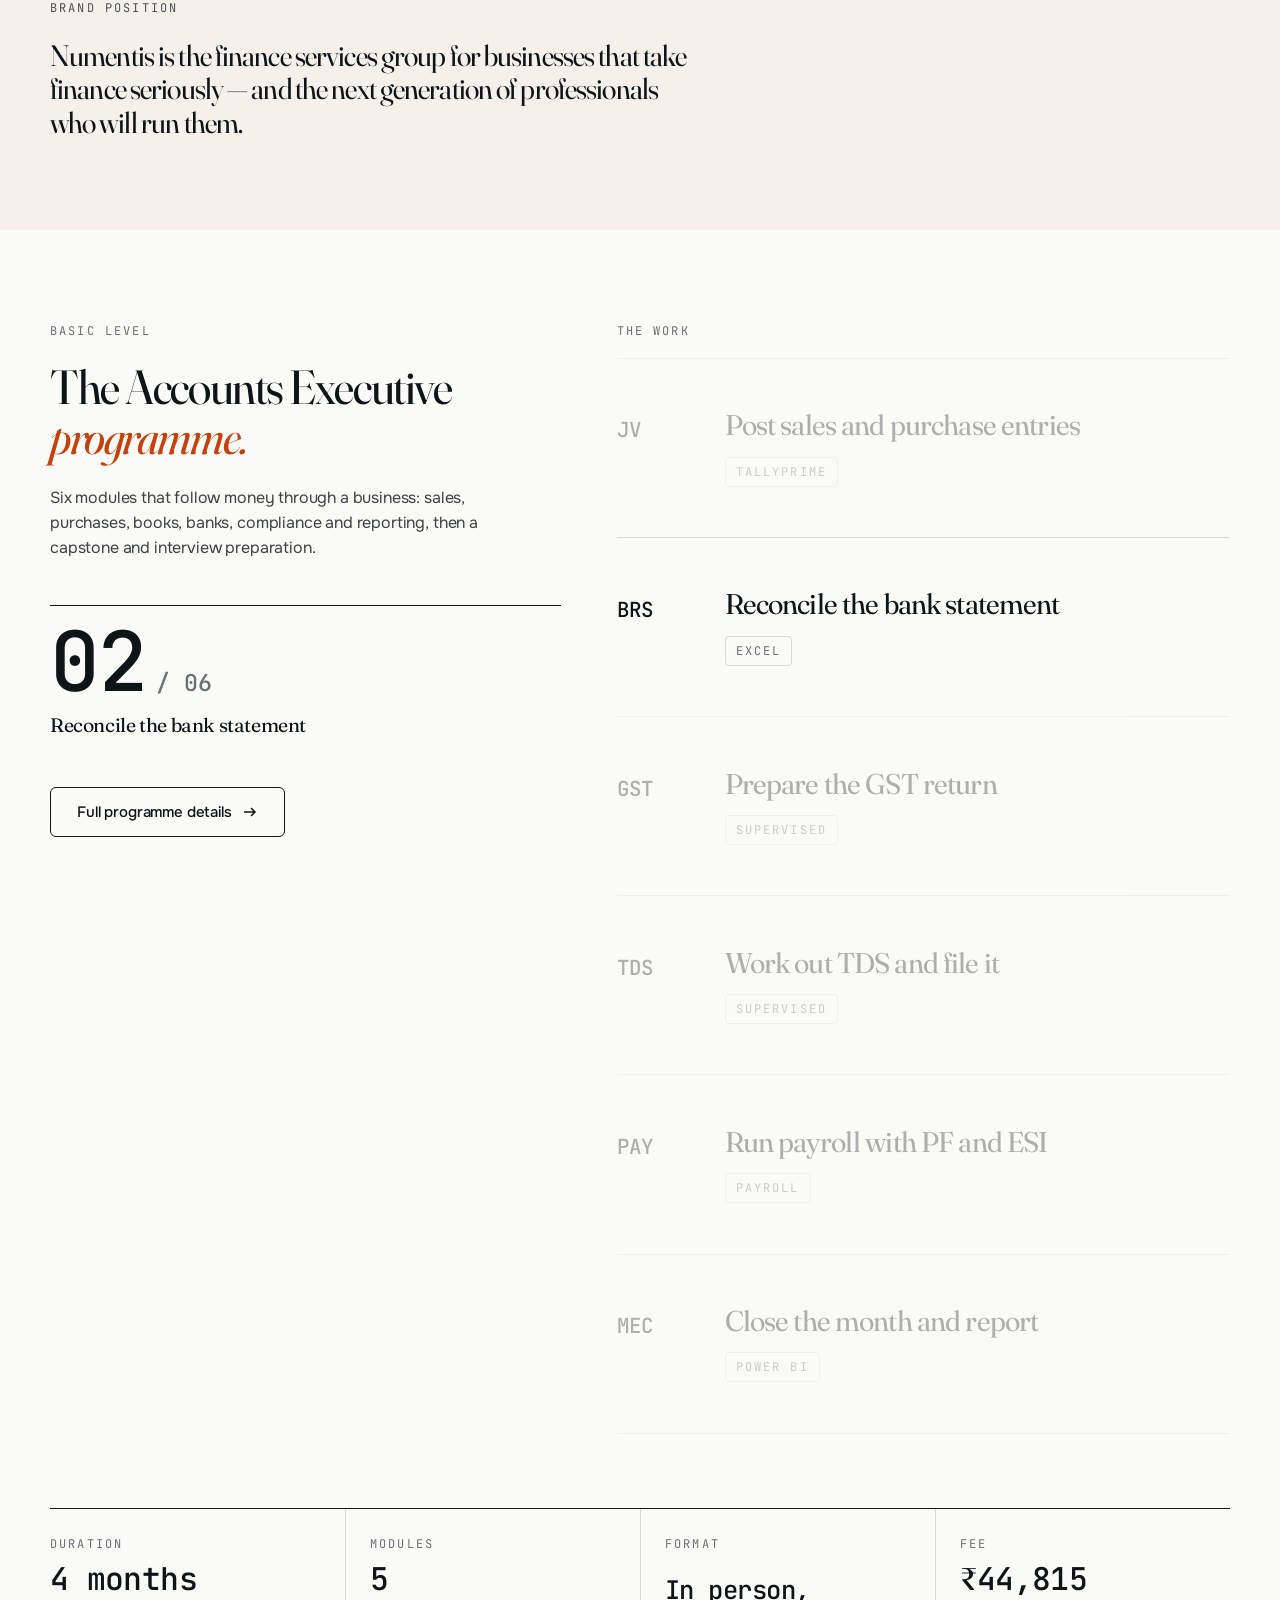
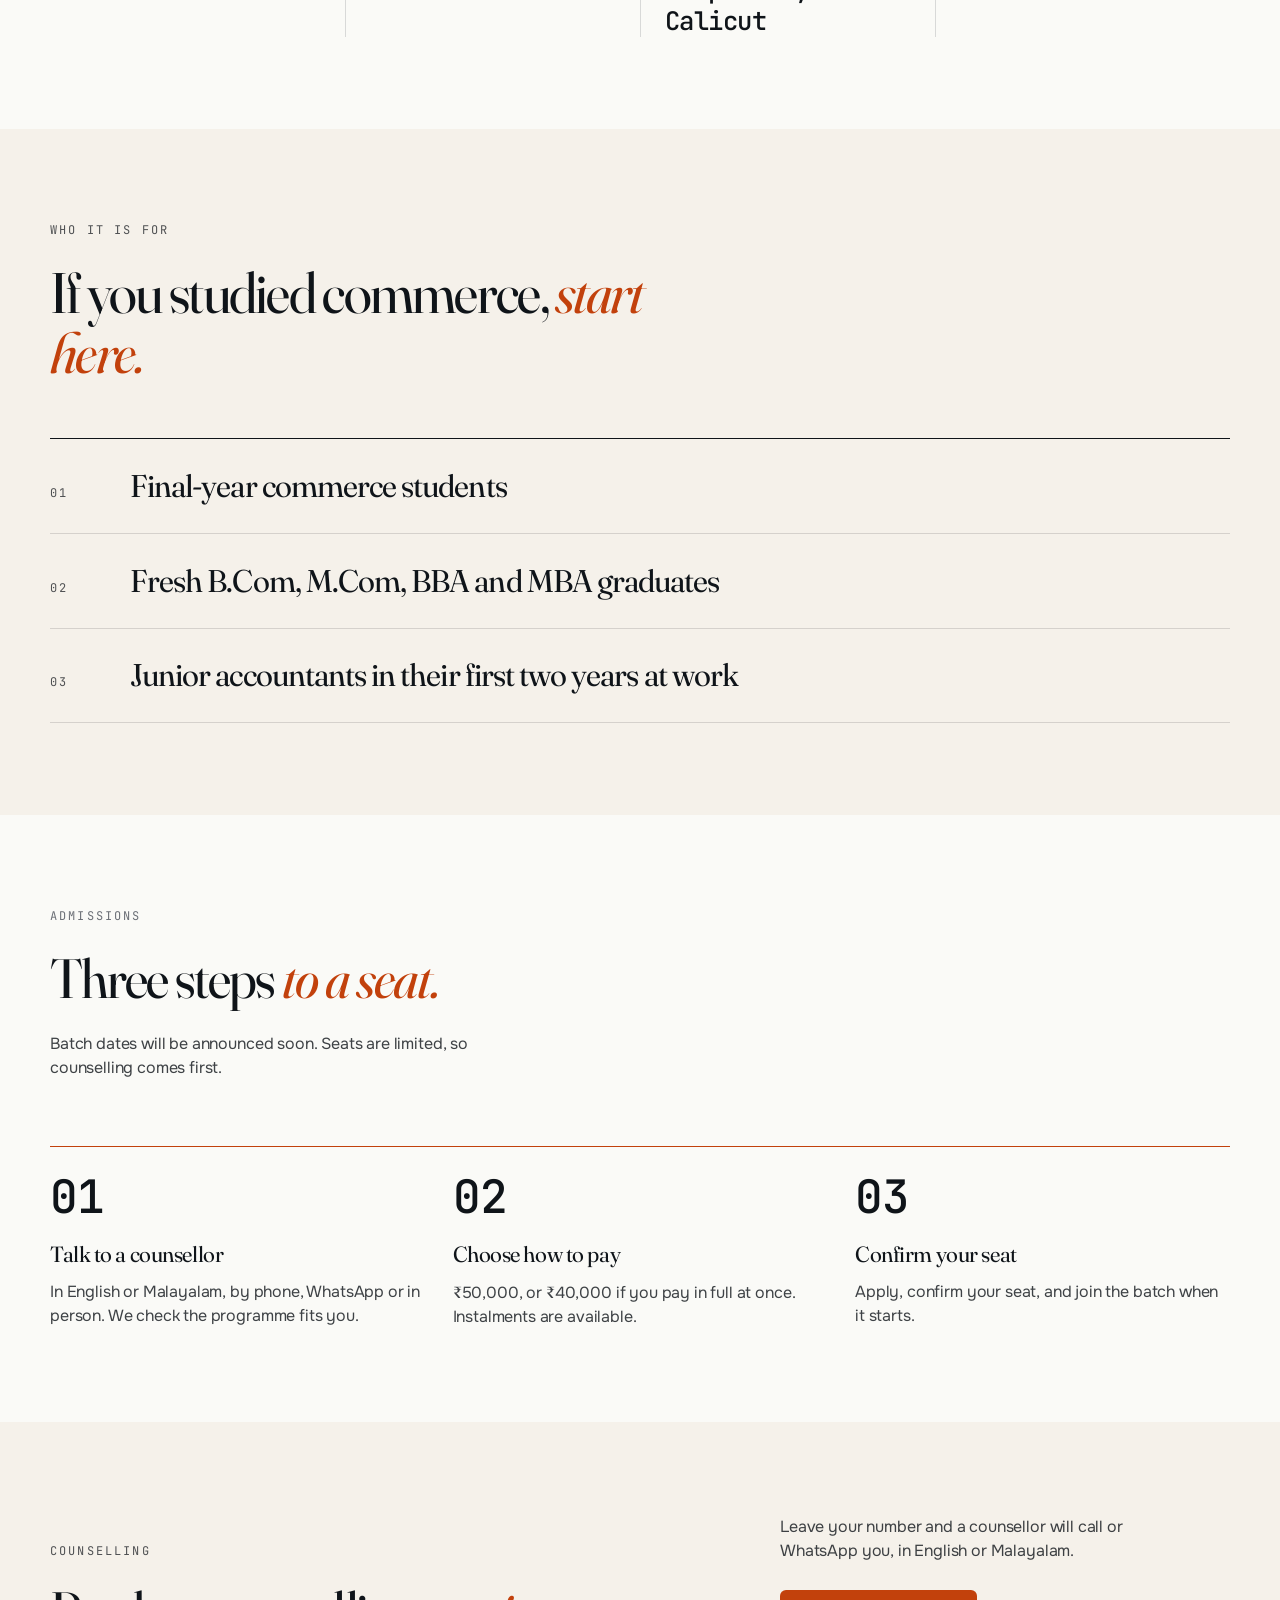
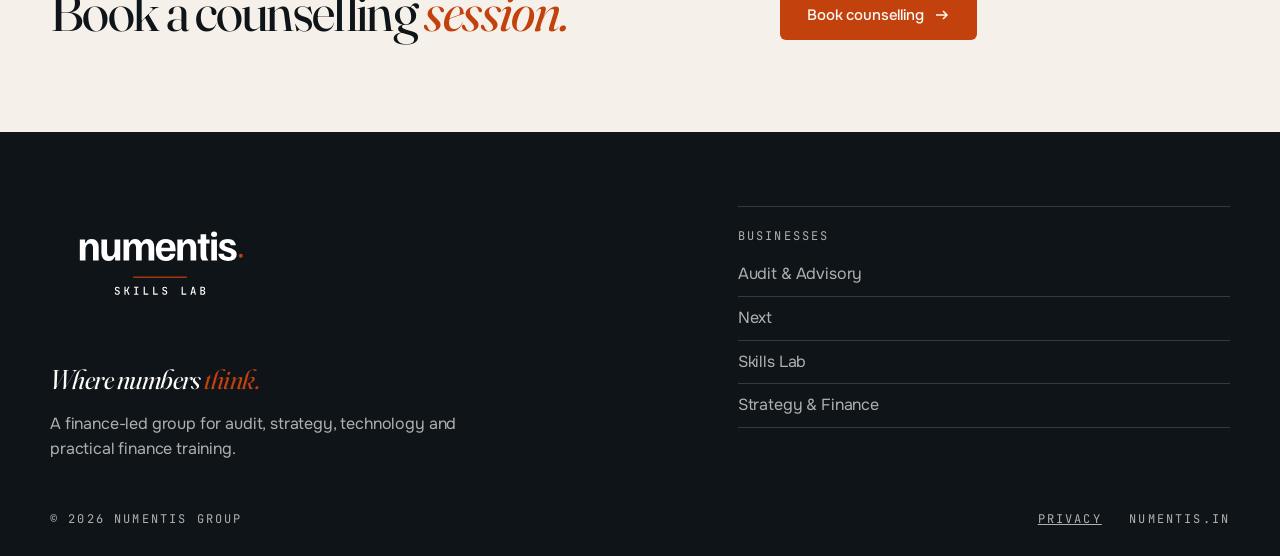
==== commit 22d39063: "Asset version tag ignores line endings Co-Authored-By: Claude Opus 5.5 <noreply@anthropic.com>" ====
--- a/index.html
+++ b/index.html
@@ -130,7 +130,7 @@
 <section class="sec sec--cream cta">
   <div class="wrap cta__grid">
     <div data-r><p class="label">Counselling</p><h2>Book a counselling <em>session.</em></h2></div>
-    <div data-r style="--d:1"><p class="lead">Leave your number and a counsellor will call or WhatsApp you, in English or Malayalam.</p><a class="btn btn--primary" href="#" data-counsel>Book counselling <span class="arr" aria-hidden="true"><svg viewBox="0 0 16 16" fill="none" stroke="currentColor" stroke-width="1.5" aria-hidden="true"><path d="M2 8h11M9 4l4 4-4 4"/></svg></span></a><div class="talk"><button type="button" class="btn btn--line" data-voice="agent_4501m89wekzhe6ys4kedff6spmjn">Talk to our AI assistant</button><a class="btn btn--line" href="https://wa.me/15551847712?text=Hi" target="_blank" rel="noopener">Chat on WhatsApp</a></div></div>
+    <div data-r style="--d:1"><p class="lead">Leave your number and a counsellor will call or WhatsApp you, in English or Malayalam.</p><a class="btn btn--primary" href="#" data-counsel>Book counselling <span class="arr" aria-hidden="true"><svg viewBox="0 0 16 16" fill="none" stroke="currentColor" stroke-width="1.5" aria-hidden="true"><path d="M2 8h11M9 4l4 4-4 4"/></svg></span></a></div>
   </div>
 </section>
 
@@ -165,7 +165,7 @@
       <p class="err" role="alert"></p>
       <button class="btn btn--primary" type="submit">Book counselling</button>
     </form>
-    <div class="talk"><button type="button" class="btn btn--line" data-voice="agent_4501m89wekzhe6ys4kedff6spmjn">Talk to our AI assistant</button><a class="btn btn--line" href="https://wa.me/15551847712?text=Hi" target="_blank" rel="noopener">Chat on WhatsApp</a></div>
+    
     <div class="done" hidden>
       <div class="dlg__top"><div><p class="label">Counselling</p><h2>Thank you.</h2></div><button type="button" class="x" data-close aria-label="Close">&times;</button></div>
       <p class="s">Preview: this form is not yet connected to the lead system, so nothing was sent.</p>
@@ -173,7 +173,6 @@
   </div>
 </dialog>
 
-<div class="dock" role="group" aria-label="Contact"><a class="dock__b" href="https://wa.me/15551847712?text=Hi" target="_blank" rel="noopener" aria-label="Chat on WhatsApp" title="Chat on WhatsApp"><svg viewBox="0 0 24 24" fill="currentColor" aria-hidden="true"><path d="M17.472 14.382c-.297-.149-1.758-.867-2.03-.967-.273-.099-.471-.148-.67.15-.197.297-.767.966-.94 1.164-.173.199-.347.223-.644.075-.297-.15-1.255-.463-2.39-1.475-.883-.788-1.48-1.761-1.653-2.059-.173-.297-.018-.458.13-.606.134-.133.298-.347.446-.52.149-.174.198-.298.298-.497.099-.198.05-.371-.025-.52-.075-.149-.669-1.612-.916-2.207-.242-.579-.487-.5-.669-.51-.173-.008-.371-.01-.57-.01-.198 0-.52.074-.792.372-.272.297-1.04 1.016-1.04 2.479 0 1.462 1.065 2.875 1.213 3.074.149.198 2.096 3.2 5.077 4.487.709.306 1.262.489 1.694.625.712.227 1.36.195 1.871.118.571-.085 1.758-.719 2.006-1.413.248-.694.248-1.289.173-1.413-.074-.124-.272-.198-.57-.347m-5.421 7.403h-.004a9.87 9.87 0 0 1-5.031-1.378l-.361-.214-3.741.982.998-3.648-.235-.374a9.86 9.86 0 0 1-1.51-5.26c.001-5.45 4.436-9.884 9.888-9.884 2.64 0 5.122 1.03 6.988 2.898a9.825 9.825 0 0 1 2.893 6.994c-.003 5.45-4.437 9.884-9.885 9.884m8.413-18.297A11.815 11.815 0 0 0 12.05 0C5.495 0 .16 5.335.157 11.892c0 2.096.547 4.142 1.588 5.945L.057 24l6.305-1.654a11.882 11.882 0 0 0 5.683 1.448h.005c6.554 0 11.89-5.335 11.893-11.893a11.821 11.821 0 0 0-3.48-8.413z"/></svg></a><button type="button" class="dock__b" data-voice="agent_4501m89wekzhe6ys4kedff6spmjn" aria-label="Talk to our AI assistant" title="Talk to our AI assistant"><svg viewBox="0 0 24 24" fill="none" stroke="currentColor" stroke-width="1.5" stroke-linejoin="round" aria-hidden="true"><path d="M22 16.92v3a2 2 0 0 1-2.18 2 19.79 19.79 0 0 1-8.63-3.07 19.5 19.5 0 0 1-6-6 19.79 19.79 0 0 1-3.07-8.67A2 2 0 0 1 4.11 2h3a2 2 0 0 1 2 1.72c.13.96.36 1.9.7 2.81a2 2 0 0 1-.45 2.11L8.09 9.91a16 16 0 0 0 6 6l1.27-1.27a2 2 0 0 1 2.11-.45c.91.34 1.85.57 2.81.7A2 2 0 0 1 22 16.92z"/></svg></button></div>
 <script src="/assets/site.js?v=e31dd27298" defer></script>
 </body>
 </html>
